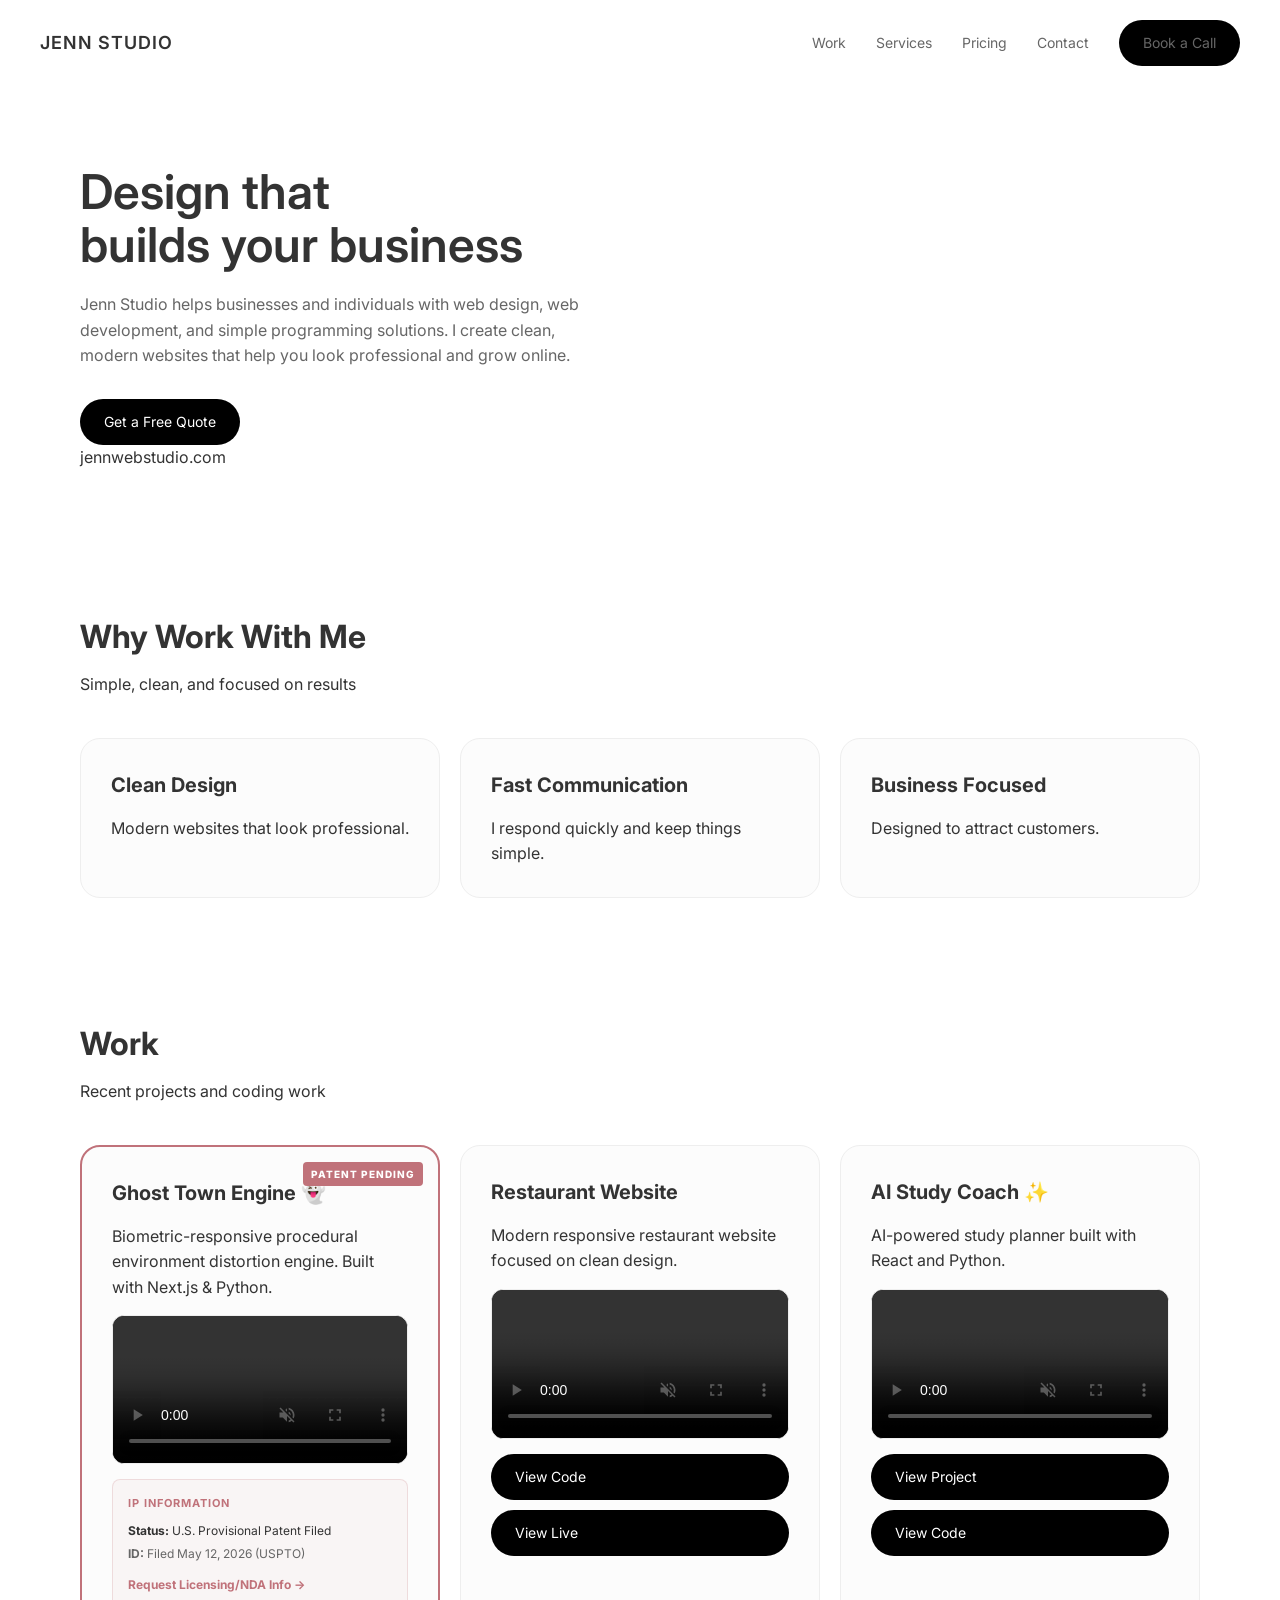
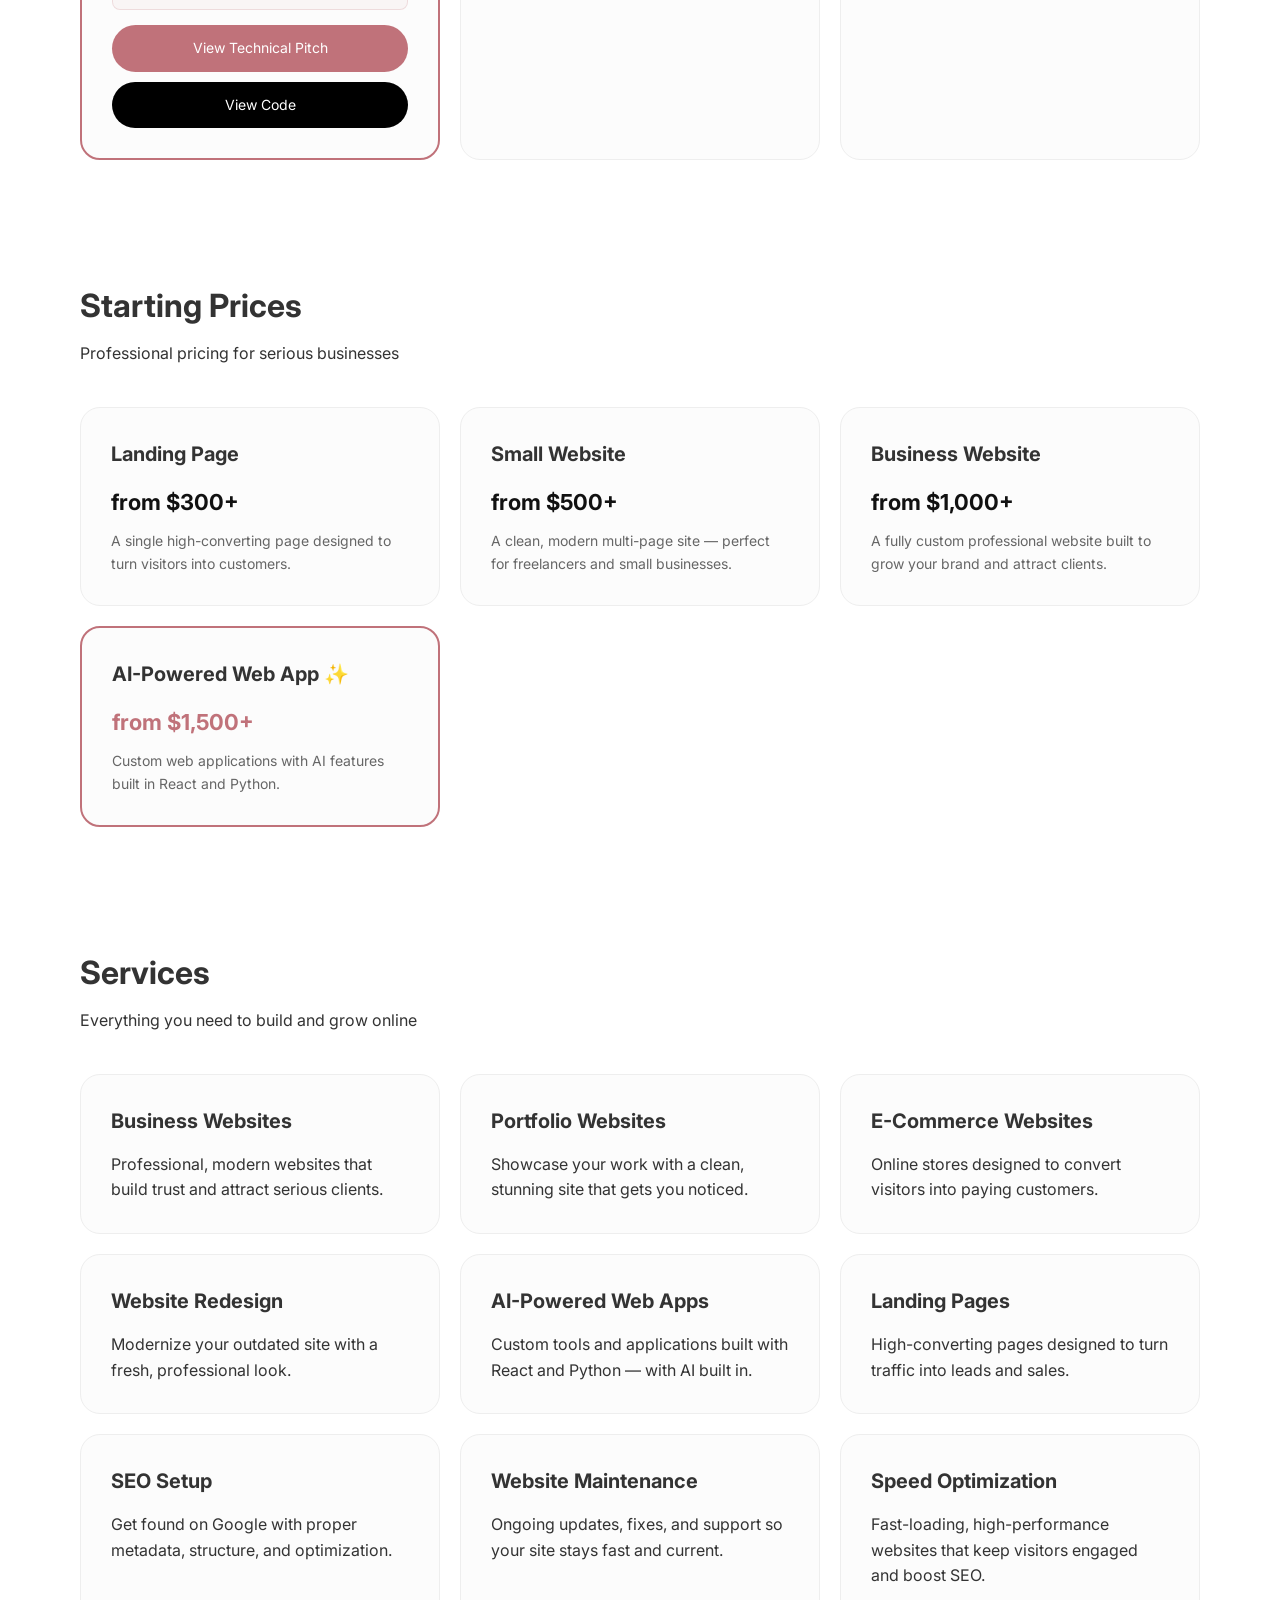
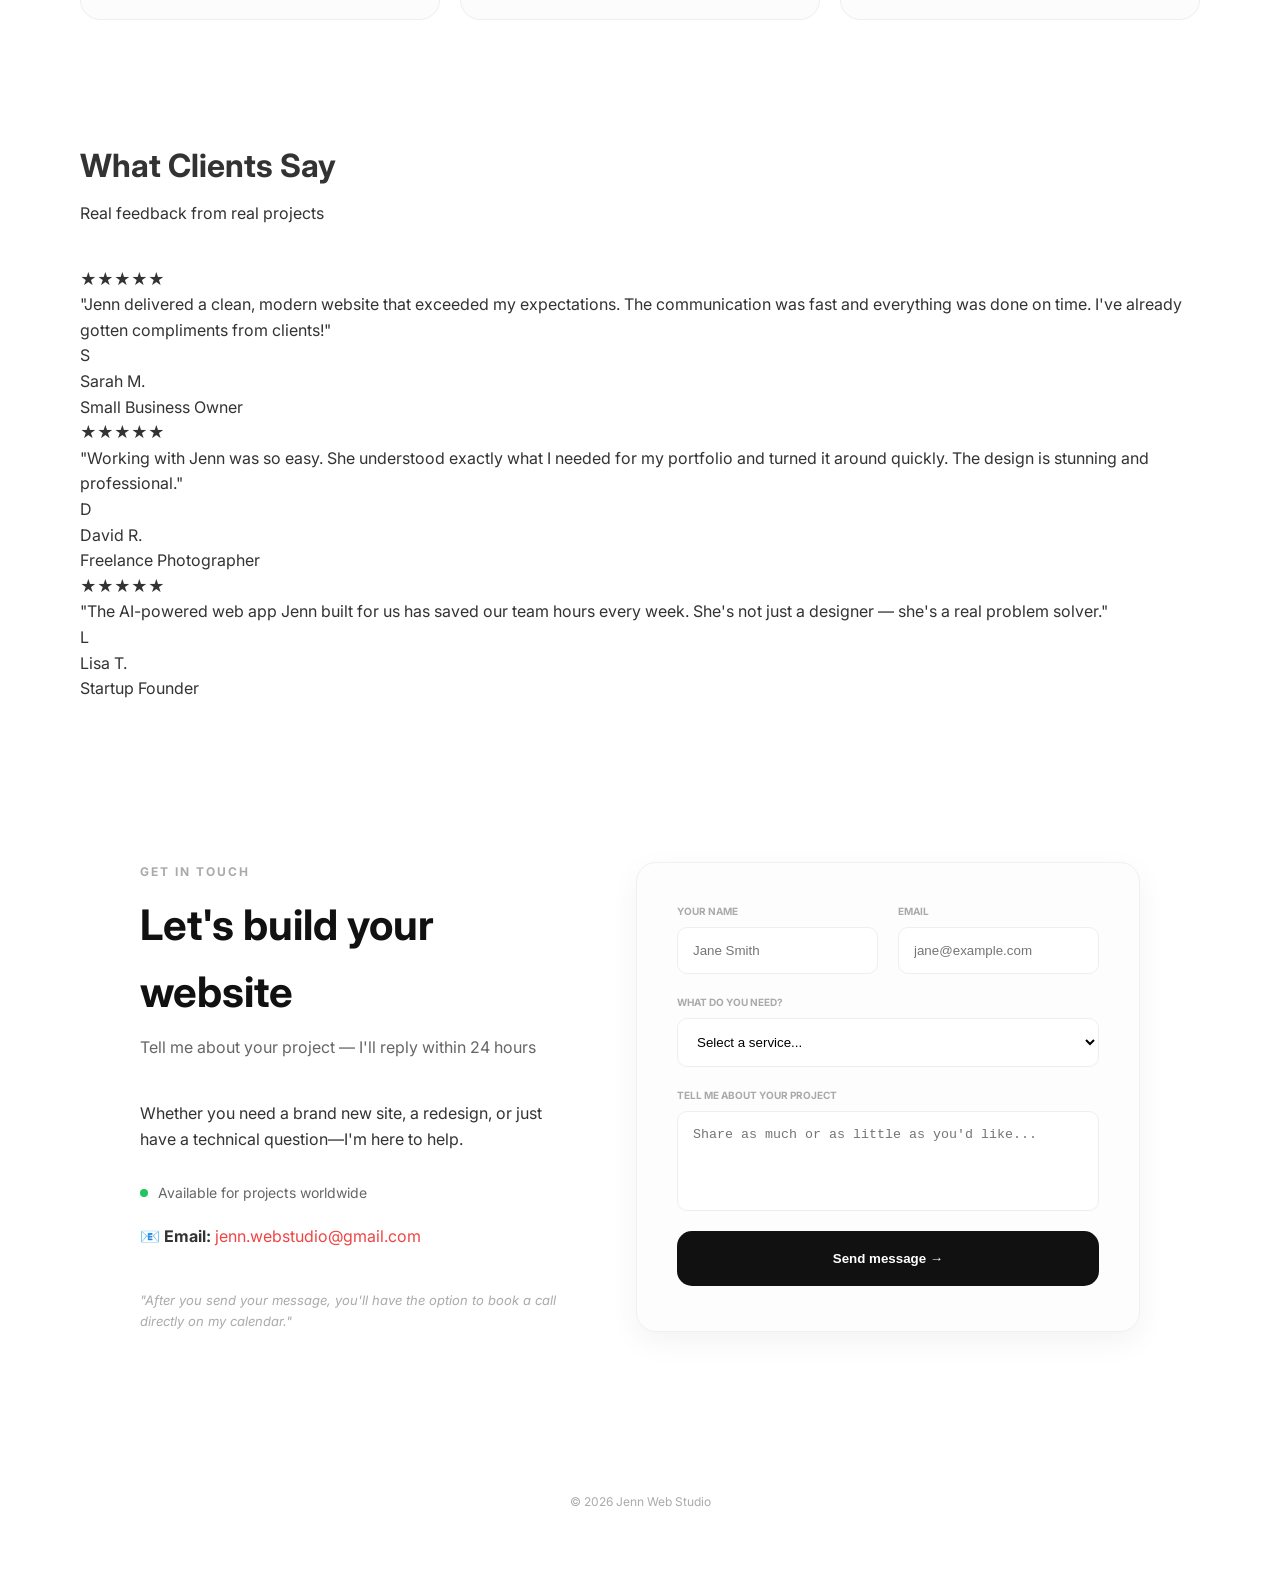
==== index.html @ c648a266 "Update index.html" ====
<!DOCTYPE html>
<html lang="en">
<head>
<meta charset="UTF-8" />
<meta name="viewport" content="width=device-width, initial-scale=1.0" />
<title>Jenn Web Studio | Freelance Web Designer</title>
<link rel="stylesheet" href="style.css" />
<link href="https://fonts.googleapis.com/css2?family=Inter:wght@300;400;500;600&display=swap" rel="stylesheet">
</head>
<body>

<header class="header">
  <nav class="nav">
    <div class="logo">JENN STUDIO</div>
    <ul class="nav-links">
      <li><a href="#work">Work</a></li>
      <li><a href="#services">Services</a></li>
      <li><a href="#pricing">Pricing</a></li>
      <li><a href="#contact">Contact</a></li>
      <!-- IMPROVED: Book a Call uses consistent btn class -->
      <li><a href="https://calendly.com/jenn-webstudio" target="_blank" class="btn btn-nav-pink">Book a Call</a></li>
    </ul>
  </nav>
</header>

<!-- IMPROVED: Hero now has a visual mockup on the right -->
<section class="hero">
  <div class="hero-left">
    <h1>Design that <br> builds your business</h1>
    <p>Jenn Studio helps businesses and individuals with web design, web development, and simple programming solutions. I create clean, modern websites that help you look professional and grow online.</p>
    <a href="#contact" class="btn">Get a Free Quote</a>
  </div>
  <div class="hero-right">
    <div class="hero-mockup">
      <div class="mockup-bar">
        <span class="dot red"></span><span class="dot yellow"></span><span class="dot green"></span>
        <span class="mockup-url">jennwebstudio.com</span>
      </div>
      <div class="mockup-body">
        <div class="mockup-nav"></div>
        <div class="mockup-hero-block">
          <div class="mockup-line long"></div>
          <div class="mockup-line medium"></div>
          <div class="mockup-line short"></div>
          <div class="mockup-btn-block"></div>
        </div>
        <div class="mockup-cards">
          <div class="mockup-card"></div>
          <div class="mockup-card accent"></div>
          <div class="mockup-card"></div>
        </div>
      </div>
    </div>
  </div>
</section>

<section class="section">
  <div class="section-header">
    <h2>Why Work With Me</h2>
    <p>Simple, clean, and focused on results</p>
  </div>
  <div class="services-grid">
    <div class="service-card"><h3>Clean Design</h3><p>Modern websites that look professional.</p></div>
    <div class="service-card"><h3>Fast Communication</h3><p>I respond quickly and keep things simple.</p></div>
    <div class="service-card"><h3>Business Focused</h3><p>Designed to attract customers.</p></div>
  </div>
</section>

<section id="work" class="section">
  <div class="section-header">
    <h2>Work</h2>
    <p>Recent projects and coding work</p>
  </div>
  <div class="services-grid">

    <!-- Ghost Town Engine -->
    <div class="service-card" style="border: 2px solid #c0727a; position: relative; display: flex; flex-direction: column; text-align: left;">
      <div style="position: absolute; top: 15px; right: 15px; background: #c0727a; color: #fff; font-size: 10px; font-weight: 800; padding: 4px 8px; border-radius: 4px; letter-spacing: 1px; z-index: 10;">
        PATENT PENDING
      </div>
      <h3>Ghost Town Engine 👻</h3>
      <p>Biometric-responsive procedural environment distortion engine. Built with Next.js & Python.</p>
      <video width="100%" height="auto" autoplay loop muted playsinline controls style="border-radius:12px; margin-top:15px; background: #000; object-fit: cover;">
        <source src="ghost-town-demo.mp4" type="video/mp4">
        Your browser does not support the video tag.
      </video>
      <div style="background: rgba(192, 114, 122, 0.05); border: 1px solid rgba(192, 114, 122, 0.2); border-radius: 8px; padding: 15px; margin-top: 15px;">
        <h4 style="color: #c0727a; font-size: 11px; text-transform: uppercase; margin-bottom: 8px; letter-spacing: 1px;">IP Information</h4>
        <p style="font-size: 12px; margin: 0; color: #333;"><strong>Status:</strong> U.S. Provisional Patent Filed</p>
        <p style="font-size: 12px; margin: 4px 0 0 0; color: #666;"><strong>ID:</strong> Filed May 12, 2026 (USPTO)</p>
        <a href="mailto:jenn.webstudio@gmail.com?subject=Inquiry: Ghost Town Engine Licensing" style="display: block; margin-top: 12px; color: #c0727a; font-size: 12px; font-weight: bold; text-decoration: none;">Request Licensing/NDA Info →</a>
      </div>
      <div style="display: flex; flex-direction: column; gap: 10px; margin-top: 15px;">
        <a href="https://canva.link/ghost-town-pitch" target="_blank" class="btn" style="background: #c0727a; color: #fff; text-align: center; display: block; width: 100%; box-sizing: border-box;">View Technical Pitch</a>
        <a href="https://github.com/jenniferweldon22-dot/ghost-town-engine" target="_blank" class="btn" style="text-align: center; display: block; width: 100%; box-sizing: border-box;">View Code</a>
      </div>
    </div>

    <!-- Restaurant Website -->
    <div class="service-card">
      <h3>Restaurant Website</h3>
      <p>Modern responsive restaurant website focused on clean design.</p>
      <video width="100%" autoplay loop muted playsinline controls style="border-radius:12px; margin-top:15px; background: #000;">
        <source src="images/the-well-demo.mp4" type="video/mp4">
        Your browser does not support the video tag.
      </video>
      <div style="display: flex; flex-direction: column; gap: 10px; margin-top: 15px;">
        <a href="https://github.com/jenniferweldon22-dot/restaurant-template" target="_blank" class="btn">View Code</a>
        <a href="https://jenniferweldon22-dot.github.io/restaurant-template" target="_blank" class="btn">View Live</a>
      </div>
    </div>

    <!-- AI Study Coach -->
    <div class="service-card">
      <h3>AI Study Coach ✨</h3>
      <p>AI-powered study planner built with React and Python.</p>
      <video width="100%" autoplay loop muted playsinline controls style="border-radius:12px; margin-top:15px; background: #000;">
        <source src="images/ai-study-coach-demo.mp4" type="video/mp4">
        Your browser does not support the video tag.
      </video>
      <div style="display: flex; flex-direction: column; gap: 10px; margin-top: 15px;">
        <a href="https://bridge-learn-ai.vercel.app" target="_blank" class="btn">View Project</a>
        <a href="https://github.com/jenniferweldon22-dot/AI-study-coach" target="_blank" class="btn">View Code</a>
      </div>
    </div>

  </div>
</section>

<section id="pricing" class="section">
  <div class="section-header">
    <h2>Starting Prices</h2>
    <p>Professional pricing for serious businesses</p>
  </div>
  <div class="services-grid">
    <div class="service-card">
      <h3>Landing Page</h3>
      <p style="font-size: 22px; font-weight: 700; color: #111; margin: 10px 0;">from $300+</p>
      <p style="color: #666; font-size: 14px;">A single high-converting page designed to turn visitors into customers.</p>
    </div>
    <div class="service-card">
      <h3>Small Website</h3>
      <p style="font-size: 22px; font-weight: 700; color: #111; margin: 10px 0;">from $500+</p>
      <p style="color: #666; font-size: 14px;">A clean, modern multi-page site — perfect for freelancers and small businesses.</p>
    </div>
    <div class="service-card">
      <h3>Business Website</h3>
      <p style="font-size: 22px; font-weight: 700; color: #111; margin: 10px 0;">from $1,000+</p>
      <p style="color: #666; font-size: 14px;">A fully custom professional website built to grow your brand and attract clients.</p>
    </div>
    <div class="service-card" style="border: 2px solid #c0727a;">
      <h3>AI-Powered Web App ✨</h3>
      <p style="font-size: 22px; font-weight: 700; color: #c0727a; margin: 10px 0;">from $1,500+</p>
      <p style="color: #666; font-size: 14px;">Custom web applications with AI features built in React and Python.</p>
    </div>
  </div>
</section>

<section id="services" class="section">
  <div class="section-header">
    <h2>Services</h2>
    <p>Everything you need to build and grow online</p>
  </div>
  <!-- IMPROVED: 9 cards so grid stays balanced (3x3) -->
  <div class="services-grid">
    <div class="service-card">
      <h3>Business Websites</h3>
      <p>Professional, modern websites that build trust and attract serious clients.</p>
    </div>
    <div class="service-card">
      <h3>Portfolio Websites</h3>
      <p>Showcase your work with a clean, stunning site that gets you noticed.</p>
    </div>
    <div class="service-card">
      <h3>E-Commerce Websites</h3>
      <p>Online stores designed to convert visitors into paying customers.</p>
    </div>
    <div class="service-card">
      <h3>Website Redesign</h3>
      <p>Modernize your outdated site with a fresh, professional look.</p>
    </div>
    <div class="service-card">
      <h3>AI-Powered Web Apps</h3>
      <p>Custom tools and applications built with React and Python — with AI built in.</p>
    </div>
    <div class="service-card">
      <h3>Landing Pages</h3>
      <p>High-converting pages designed to turn traffic into leads and sales.</p>
    </div>
    <div class="service-card">
      <h3>SEO Setup</h3>
      <p>Get found on Google with proper metadata, structure, and optimization.</p>
    </div>
    <div class="service-card">
      <h3>Website Maintenance</h3>
      <p>Ongoing updates, fixes, and support so your site stays fast and current.</p>
    </div>
    <!-- IMPROVED: 9th card to balance the grid -->
    <div class="service-card">
      <h3>Speed Optimization</h3>
      <p>Fast-loading, high-performance websites that keep visitors engaged and boost SEO.</p>
    </div>
  </div>
</section>

<!-- IMPROVED: Testimonials section -->
<section class="section testimonials-section">
  <div class="section-header">
    <h2>What Clients Say</h2>
    <p>Real feedback from real projects</p>
  </div>
  <div class="testimonials-grid">
    <div class="testimonial-card">
      <div class="stars">★★★★★</div>
      <p class="testimonial-text">"Jenn delivered a clean, modern website that exceeded my expectations. The communication was fast and everything was done on time. I've already gotten compliments from clients!"</p>
      <div class="testimonial-author">
        <div class="author-avatar">S</div>
        <div>
          <p class="author-name">Sarah M.</p>
          <p class="author-role">Small Business Owner</p>
        </div>
      </div>
    </div>
    <div class="testimonial-card">
      <div class="stars">★★★★★</div>
      <p class="testimonial-text">"Working with Jenn was so easy. She understood exactly what I needed for my portfolio and turned it around quickly. The design is stunning and professional."</p>
      <div class="testimonial-author">
        <div class="author-avatar">D</div>
        <div>
          <p class="author-name">David R.</p>
          <p class="author-role">Freelance Photographer</p>
        </div>
      </div>
    </div>
    <div class="testimonial-card">
      <div class="stars">★★★★★</div>
      <p class="testimonial-text">"The AI-powered web app Jenn built for us has saved our team hours every week. She's not just a designer — she's a real problem solver."</p>
      <div class="testimonial-author">
        <div class="author-avatar">L</div>
        <div>
          <p class="author-name">Lisa T.</p>
          <p class="author-role">Startup Founder</p>
        </div>
      </div>
    </div>
  </div>
</section>

<section id="contact" class="section" style="background-color: #fff; padding: 100px 20px;">
  <div style="max-width: 1000px; margin: 0 auto; display: grid; grid-template-columns: 1fr 1fr; gap: 60px; text-align: left;">
    <div>
      <p style="text-transform: uppercase; font-size: 12px; font-weight: bold; color: #aaa; letter-spacing: 2px;">Get in touch</p>
      <h2 style="font-size: 42px; margin: 10px 0; color: #111;">Let's build your website</h2>
      <p style="color: #666; margin-bottom: 40px;">Tell me about your project — I'll reply within 24 hours</p>
      <p style="line-height: 1.6; color: #333; margin-bottom: 30px;">Whether you need a brand new site, a redesign, or just have a technical question—I'm here to help.</p>
      <div style="display: flex; align-items: center; gap: 10px; margin-bottom: 20px;">
        <span style="display: inline-block; width: 8px; height: 8px; background: #22c55e; border-radius: 50%;"></span>
        <p style="font-size: 14px; color: #666;">Available for projects worldwide</p>
      </div>
      <p><strong>📧 Email:</strong> <a href="mailto:jenn.webstudio@gmail.com" style="color: #ef4444; text-decoration: none;">jenn.webstudio@gmail.com</a></p>
      <p style="font-style: italic; color: #aaa; font-size: 13px; margin-top: 40px;">"After you send your message, you'll have the option to book a call directly on my calendar."</p>
    </div>

    <div style="background: #fdfdfd; padding: 40px; border-radius: 20px; box-shadow: 0 10px 30px rgba(0,0,0,0.05); border: 1px solid #f0f0f0;">

      <div id="form-success" style="display: none; text-align: center; padding: 40px 20px;">
        <div style="font-size: 48px; margin-bottom: 16px;">✅</div>
        <h3 style="color: #111; margin-bottom: 10px;">Message Sent!</h3>
        <p style="color: #666; margin-bottom: 24px;">Thank you! Your message has been sent. I'll get back to you within 24 hours.</p>
        <a href="https://calendly.com/jenn-webstudio" target="_blank" class="btn" style="background: #c0727a; color: #fff; font-weight: 700; display: inline-block; padding: 14px 28px; border-radius: 12px; text-decoration: none;">📅 Book a Call While You Wait</a>
      </div>

      <form id="contact-form" style="display: flex; flex-direction: column; gap: 20px;">
        <div style="display: grid; grid-template-columns: 1fr 1fr; gap: 20px;">
          <div style="display: flex; flex-direction: column; gap: 8px;">
            <label style="font-size: 10px; text-transform: uppercase; font-weight: bold; color: #aaa;">Your Name</label>
            <input type="text" placeholder="Jane Smith" style="padding: 15px; border-radius: 10px; border: 1px solid #eee; background: #fff;">
          </div>
          <div style="display: flex; flex-direction: column; gap: 8px;">
            <label style="font-size: 10px; text-transform: uppercase; font-weight: bold; color: #aaa;">Email</label>
            <input type="email" placeholder="jane@example.com" style="padding: 15px; border-radius: 10px; border: 1px solid #eee; background: #fff;">
          </div>
        </div>
        <div style="display: flex; flex-direction: column; gap: 8px;">
          <label style="font-size: 10px; text-transform: uppercase; font-weight: bold; color: #aaa;">What do you need?</label>
          <select style="padding: 15px; border-radius: 10px; border: 1px solid #eee; background: #fff;">
            <option>Select a service...</option>
            <option>Business Website</option>
            <option>Portfolio Website</option>
            <option>E-Commerce Website</option>
            <option>Website Redesign</option>
            <option>AI-Powered Web App</option>
            <option>Landing Page</option>
            <option>SEO Setup</option>
            <option>Website Maintenance</option>
            <option>Speed Optimization</option>
            <option>Consultation</option>
          </select>
        </div>
        <div style="display: flex; flex-direction: column; gap: 8px;">
          <label style="font-size: 10px; text-transform: uppercase; font-weight: bold; color: #aaa;">Tell me about your project</label>
          <textarea placeholder="Share as much or as little as you'd like..." style="padding: 15px; border-radius: 10px; border: 1px solid #eee; background: #fff; height: 100px; resize: none;"></textarea>
        </div>
        <button type="submit" style="background: #111; color: #fff; padding: 20px; border-radius: 15px; border: none; font-weight: bold; cursor: pointer; display: flex; align-items: center; justify-content: center; gap: 10px;">
          Send message →
        </button>
      </form>
    </div>
  </div>
</section>

<footer style="padding: 60px; text-align:center; color:#aaa; font-size:12px;">
  © 2026 Jenn Web Studio
</footer>

<script>
  document.getElementById('contact-form').addEventListener('submit', function(e) {
    e.preventDefault();
    document.getElementById('contact-form').style.display = 'none';
    document.getElementById('form-success').style.display = 'block';
  });
</script>

</body>
</html>
---- style.css ----
/* RESET & BASE STYLES */
* {
  margin: 0;
  padding: 0;
  box-sizing: border-box;
}

body {
  font-family: 'Inter', sans-serif;
  line-height: 1.6;
  color: #333;
  background-color: #fff;
}

/* NAVIGATION */
.header {
  padding: 20px 40px;
  background: white;
}

.nav {
  display: flex;
  justify-content: space-between;
  align-items: center;
  max-width: 1200px;
  margin: 0 auto;
}

.logo {
  font-weight: 600;
  font-size: 18px;
  letter-spacing: 1px;
}

.nav-links {
  display: flex;
  list-style: none;
  gap: 30px;
  align-items: center;
}

.nav-links a {
  text-decoration: none;
  color: #666;
  font-size: 14px;
}

/* HERO SECTION */
.hero {
  padding: 80px 40px;
  max-width: 1200px;
  margin: 0 auto;
}

.hero h1 {
  font-size: 48px;
  font-weight: 600;
  margin-bottom: 20px;
  line-height: 1.1;
}

.hero p {
  font-size: 16px;
  color: #666;
  max-width: 500px;
  margin-bottom: 30px;
}

/* BUTTONS */
.btn {
  display: inline-block;
  padding: 12px 24px;
  background: #000;
  color: #fff;
  text-decoration: none;
  border-radius: 50px;
  font-size: 14px;
  transition: opacity 0.2s;
}

.btn:hover {
  opacity: 0.8;
}

.btn-pink {
  display: inline-block;
  padding: 12px 24px;
  background: #c0727a;
  color: #fff;
  text-decoration: none;
  border-radius: 50px;
  font-size: 14px;
  font-weight: 700;
  transition: opacity 0.2s;
  border: none;
  cursor: pointer;
}

.btn-pink:hover {
  opacity: 0.85;
}

/* SECTIONS */
.section {
  padding: 60px 40px;
  max-width: 1200px;
  margin: 0 auto;
}

.section-header {
  margin-bottom: 40px;
}

.section-header h2 {
  font-size: 32px;
  margin-bottom: 10px;
}

/* GRID & CARDS */
.services-grid {
  display: grid;
  grid-template-columns: repeat(auto-fit, minmax(300px, 1fr));
  gap: 20px;
}

.service-card {
  padding: 30px;
  background: #fcfcfc;
  border: 1px solid #eee;
  border-radius: 20px;
}

.service-card h3 {
  margin-bottom: 15px;
  font-size: 20px;
}

/* FEATURED CARD (Ghost Town) */
.service-card.featured {
  border: 2px solid #c0727a;
}

/* PATENT BADGE */
.patent-badge {
  position: absolute;
  top: 15px;
  right: 15px;
  background: #c0727a;
  color: #fff;
  font-size: 10px;
  font-weight: 800;
  padding: 4px 8px;
  border-radius: 4px;
  letter-spacing: 1px;
  z-index: 10;
}

/* IP INFORMATION BOX */
.ip-box {
  background: rgba(192, 114, 122, 0.05);
  border: 1px solid rgba(192, 114, 122, 0.2);
  border-radius: 8px;
  padding: 15px;
  margin-top: 15px;
}

.ip-box h4 {
  color: #c0727a;
  font-size: 11px;
  text-transform: uppercase;
  margin-bottom: 8px;
  letter-spacing: 1px;
}

.ip-box p {
  font-size: 12px;
  margin: 0;
  color: #333;
}

.ip-box p + p {
  margin-top: 4px;
  color: #666;
}

.ip-box a {
  display: block;
  margin-top: 12px;
  color: #c0727a;
  font-size: 12px;
  font-weight: bold;
  text-decoration: none;
}

.ip-box a:hover {
  text-decoration: underline;
}

/* VIDEO/IMAGE BOX */
video, img {
  border-radius: 12px;
  border: 1px solid #eee;
  display: block;
}

/* CONTACT BOX */
.contact-box {
  background: #f9f9f9;
  padding: 40px;
  border-radius: 24px;
  text-align: center;
}

.contact-box a {
  color: #000;
  text-decoration: none;
}

/* FORM SUCCESS MESSAGE */
#form-success {
  text-align: center;
  padding: 40px 20px;
}

#form-success h3 {
  color: #111;
  margin-bottom: 10px;
}

#form-success p {
  color: #666;
  margin-bottom: 24px;
}
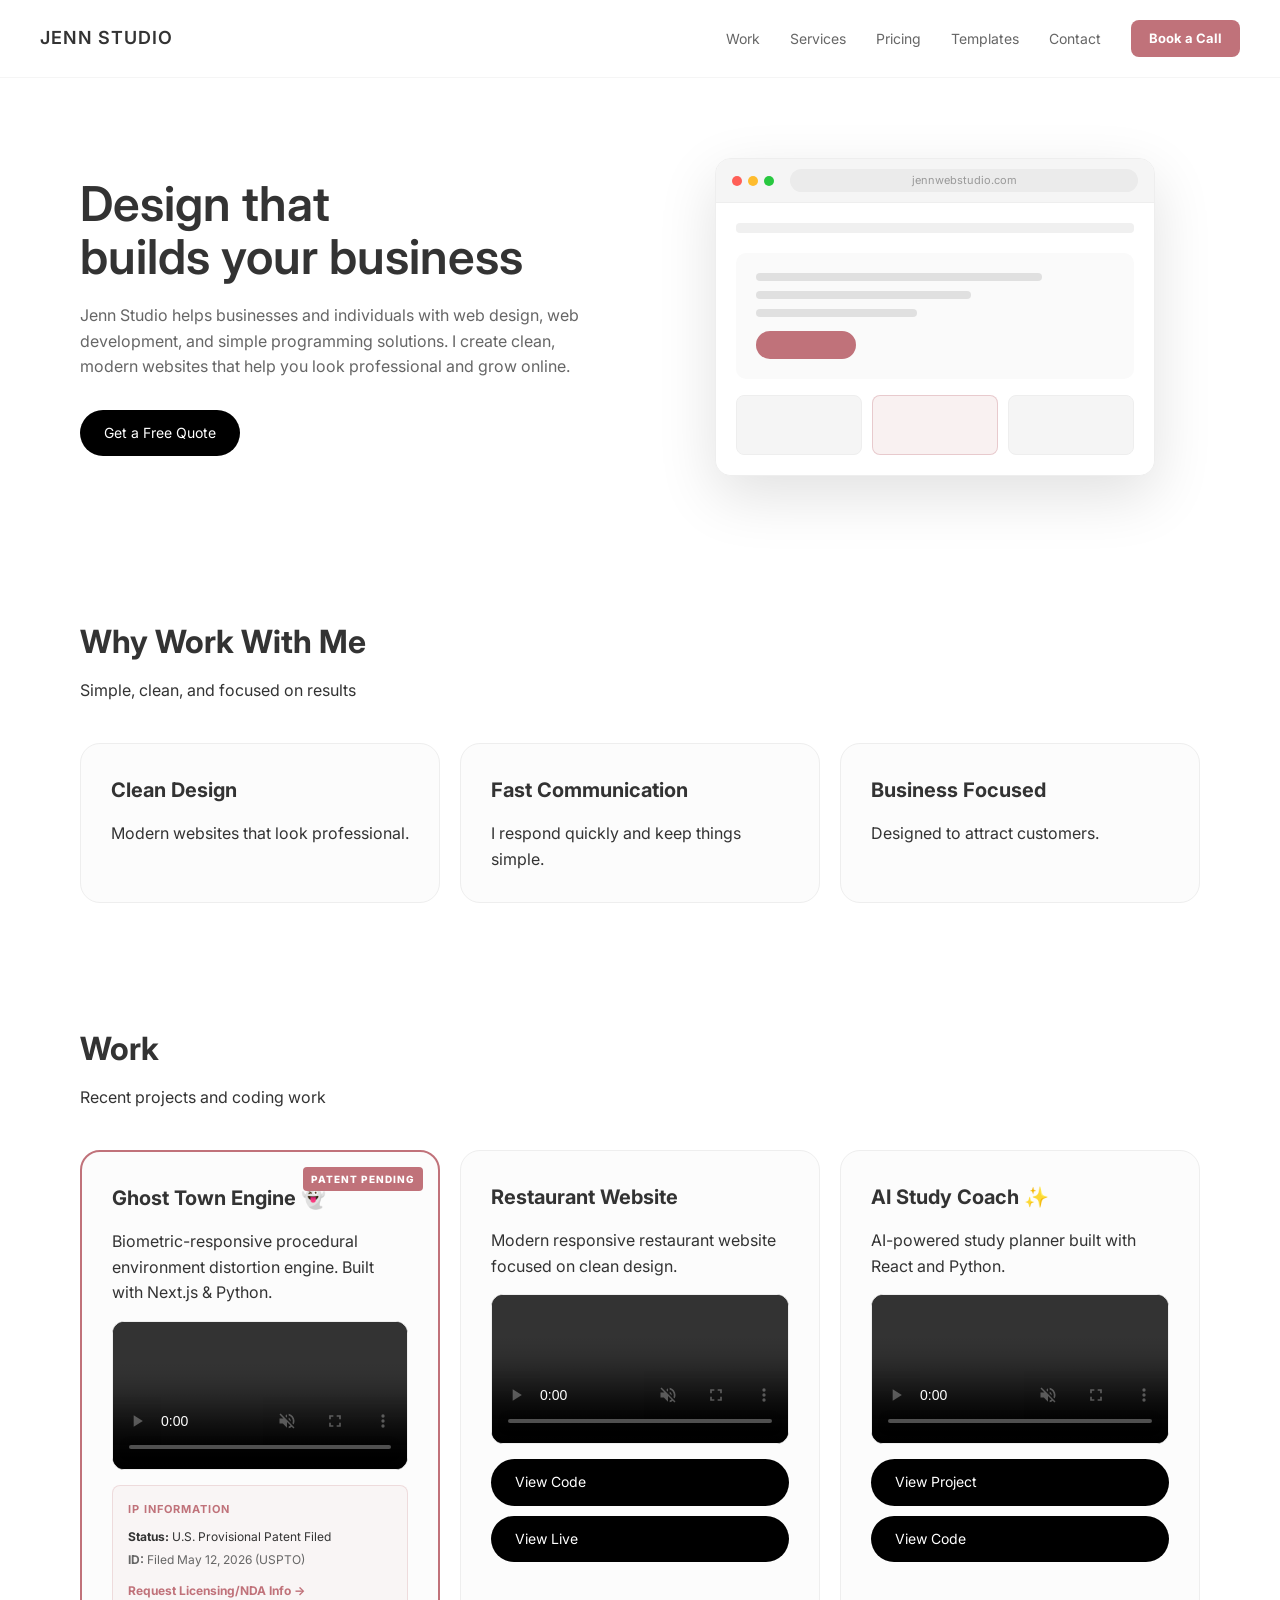
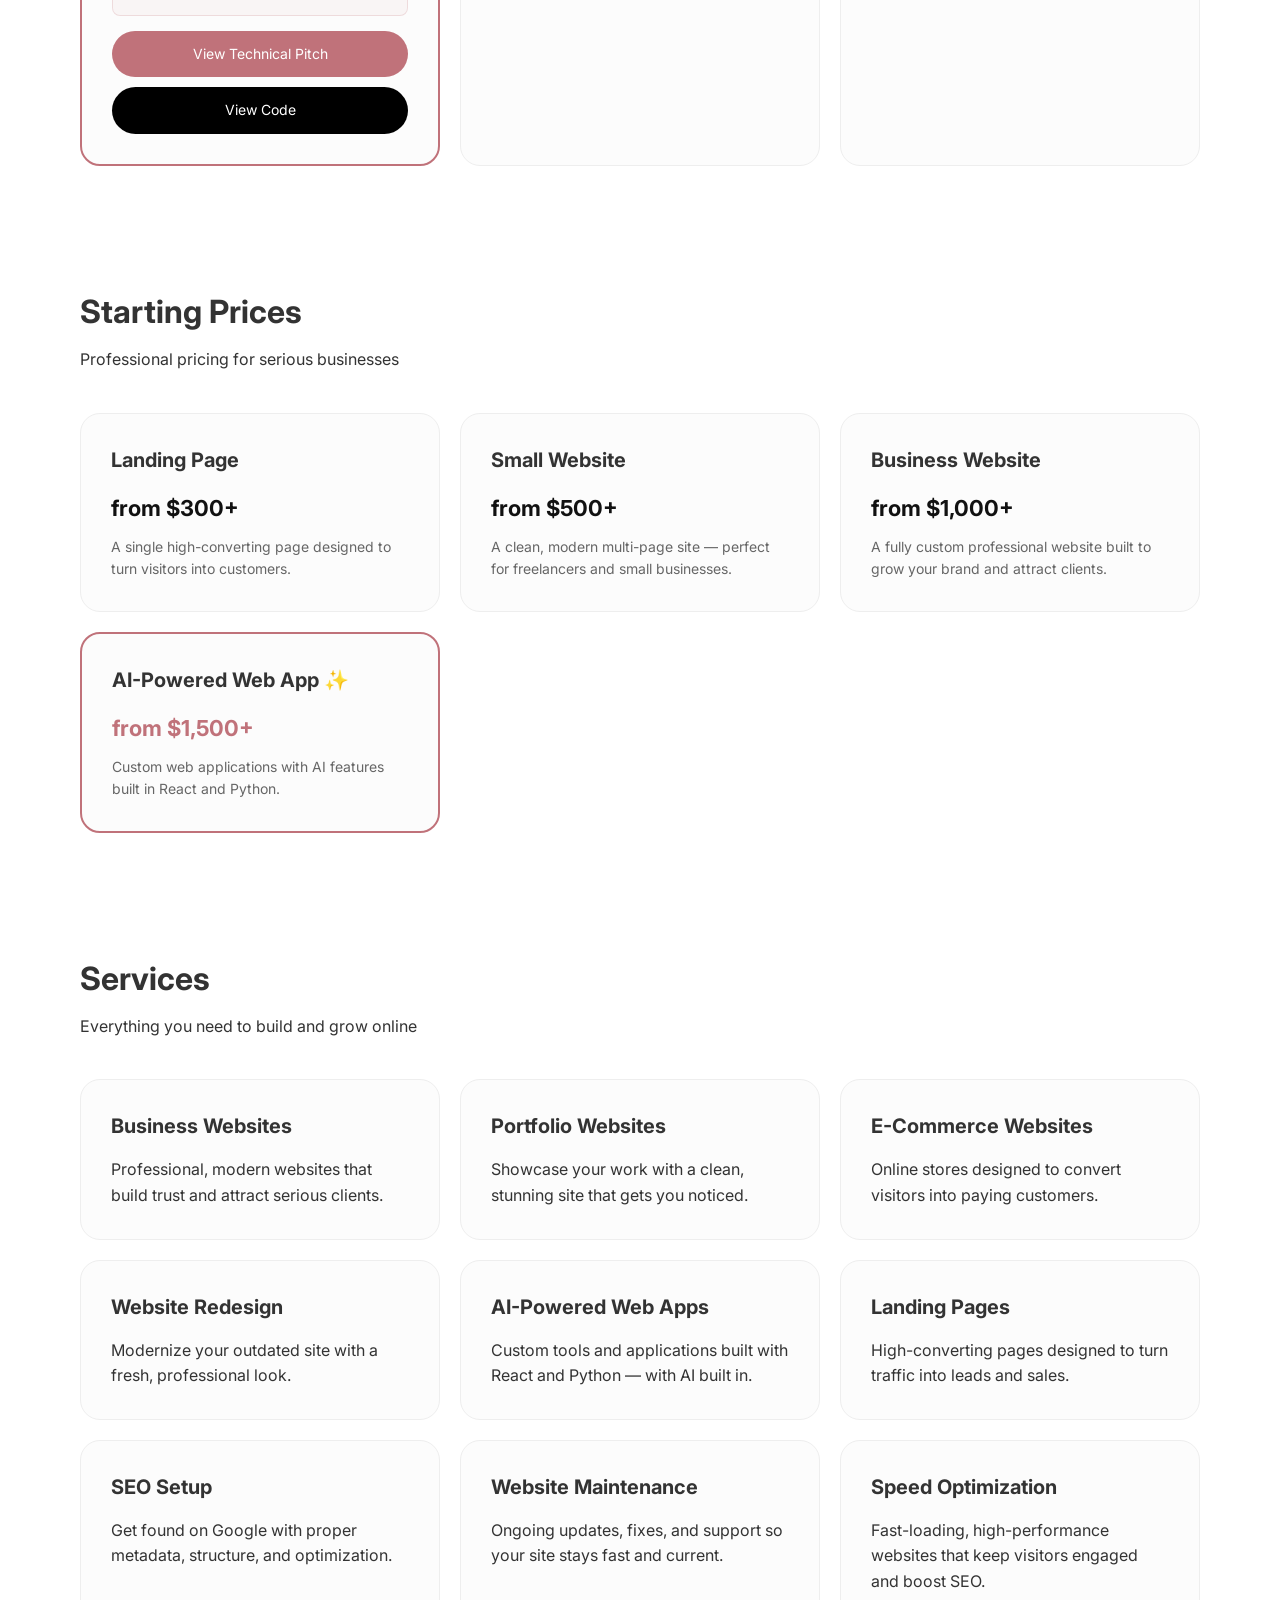
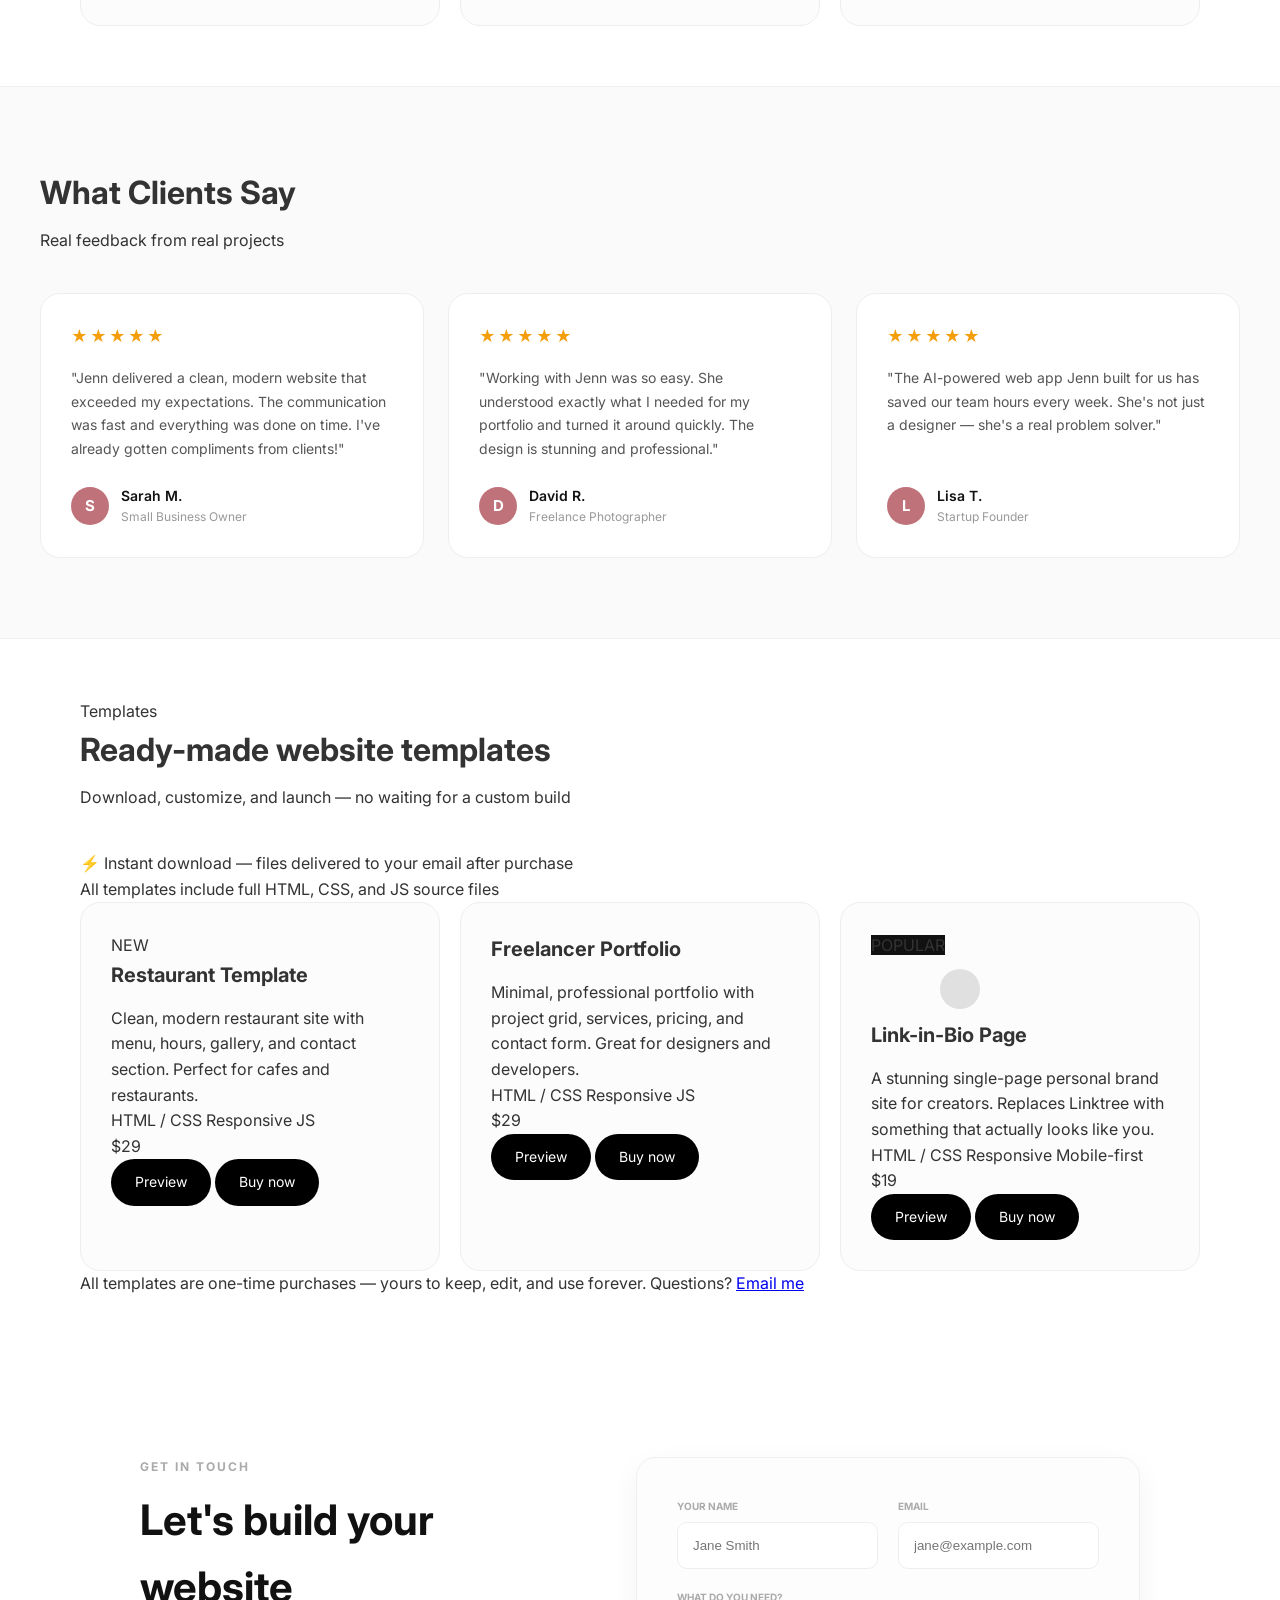
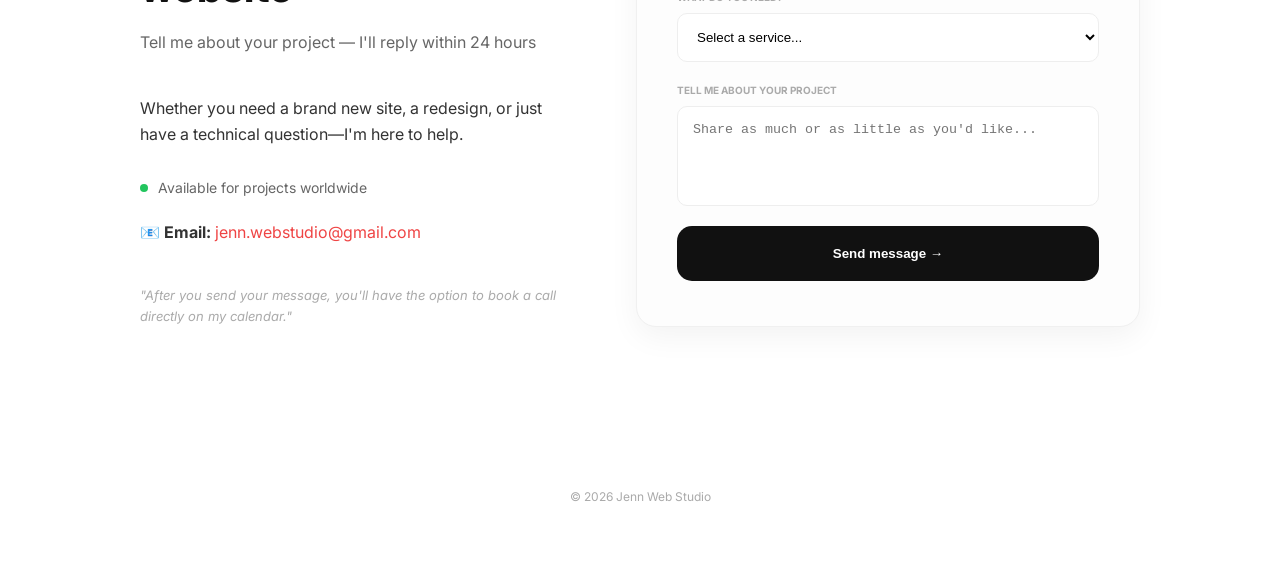
==== commit 83d9b657: "Update index.html" ====
--- a/index.html
+++ b/index.html
@@ -16,14 +16,13 @@
       <li><a href="#work">Work</a></li>
       <li><a href="#services">Services</a></li>
       <li><a href="#pricing">Pricing</a></li>
+      <li><a href="#templates">Templates</a></li>
       <li><a href="#contact">Contact</a></li>
-      <!-- IMPROVED: Book a Call uses consistent btn class -->
       <li><a href="https://calendly.com/jenn-webstudio" target="_blank" class="btn btn-nav-pink">Book a Call</a></li>
     </ul>
   </nav>
 </header>
 
-<!-- IMPROVED: Hero now has a visual mockup on the right -->
 <section class="hero">
   <div class="hero-left">
     <h1>Design that <br> builds your business</h1>
@@ -73,7 +72,6 @@
   </div>
   <div class="services-grid">
 
-    <!-- Ghost Town Engine -->
     <div class="service-card" style="border: 2px solid #c0727a; position: relative; display: flex; flex-direction: column; text-align: left;">
       <div style="position: absolute; top: 15px; right: 15px; background: #c0727a; color: #fff; font-size: 10px; font-weight: 800; padding: 4px 8px; border-radius: 4px; letter-spacing: 1px; z-index: 10;">
         PATENT PENDING
@@ -96,7 +94,6 @@
       </div>
     </div>
 
-    <!-- Restaurant Website -->
     <div class="service-card">
       <h3>Restaurant Website</h3>
       <p>Modern responsive restaurant website focused on clean design.</p>
@@ -110,7 +107,6 @@
       </div>
     </div>
 
-    <!-- AI Study Coach -->
     <div class="service-card">
       <h3>AI Study Coach ✨</h3>
       <p>AI-powered study planner built with React and Python.</p>
@@ -161,7 +157,6 @@
     <h2>Services</h2>
     <p>Everything you need to build and grow online</p>
   </div>
-  <!-- IMPROVED: 9 cards so grid stays balanced (3x3) -->
   <div class="services-grid">
     <div class="service-card">
       <h3>Business Websites</h3>
@@ -195,7 +190,6 @@
       <h3>Website Maintenance</h3>
       <p>Ongoing updates, fixes, and support so your site stays fast and current.</p>
     </div>
-    <!-- IMPROVED: 9th card to balance the grid -->
     <div class="service-card">
       <h3>Speed Optimization</h3>
       <p>Fast-loading, high-performance websites that keep visitors engaged and boost SEO.</p>
@@ -203,7 +197,6 @@
   </div>
 </section>
 
-<!-- IMPROVED: Testimonials section -->
 <section class="section testimonials-section">
   <div class="section-header">
     <h2>What Clients Say</h2>
@@ -245,6 +238,135 @@
     </div>
   </div>
 </section>
+
+<!-- ===================== TEMPLATES SECTION ===================== -->
+<section id="templates" class="section templates-section">
+  <div class="templates-inner">
+    <div class="section-header">
+      <p class="templates-label">Templates</p>
+      <h2>Ready-made website templates</h2>
+      <p>Download, customize, and launch — no waiting for a custom build</p>
+    </div>
+
+    <div class="templates-banner">
+      <div class="templates-banner-text">
+        <p class="templates-banner-title">⚡ Instant download — files delivered to your email after purchase</p>
+        <p class="templates-banner-sub">All templates include full HTML, CSS, and JS source files</p>
+      </div>
+    </div>
+
+    <div class="services-grid">
+
+      <!-- Template 1: Restaurant -->
+      <div class="service-card template-card">
+        <div class="template-preview">
+          <span class="template-badge">NEW</span>
+          <div class="template-mockup">
+            <div class="t-mock-nav"></div>
+            <div class="t-mock-hero">
+              <div class="t-mock-line" style="width:75%"></div>
+              <div class="t-mock-line" style="width:55%"></div>
+              <div class="t-mock-cta"></div>
+            </div>
+            <div class="t-mock-cards">
+              <div class="t-mock-card"></div>
+              <div class="t-mock-card"></div>
+              <div class="t-mock-card"></div>
+            </div>
+          </div>
+        </div>
+        <div class="template-body">
+          <h3>Restaurant Template</h3>
+          <p>Clean, modern restaurant site with menu, hours, gallery, and contact section. Perfect for cafes and restaurants.</p>
+          <div class="template-tags">
+            <span class="template-tag">HTML / CSS</span>
+            <span class="template-tag">Responsive</span>
+            <span class="template-tag">JS</span>
+          </div>
+          <div class="template-footer">
+            <span class="template-price">$29</span>
+            <div class="template-actions">
+              <a href="https://jenniferweldon22-dot.github.io/restaurant-template" target="_blank" class="btn btn-outline-sm">Preview</a>
+              <a href="https://buy.stripe.com/5kQ7sKgVo52C97h8Ax1gs00" target="_blank" class="btn btn-pink-sm">Buy now</a>
+            </div>
+          </div>
+        </div>
+      </div>
+
+      <!-- Template 2: Freelancer Portfolio -->
+      <div class="service-card template-card">
+        <div class="template-preview template-preview-alt">
+          <div class="template-mockup">
+            <div class="t-mock-nav"></div>
+            <div class="t-mock-hero">
+              <div class="t-mock-line" style="width:80%"></div>
+              <div class="t-mock-line" style="width:60%"></div>
+              <div class="t-mock-line" style="width:45%"></div>
+              <div class="t-mock-cta"></div>
+            </div>
+            <div class="t-mock-cards">
+              <div class="t-mock-card"></div>
+              <div class="t-mock-card"></div>
+              <div class="t-mock-card"></div>
+            </div>
+          </div>
+        </div>
+        <div class="template-body">
+          <h3>Freelancer Portfolio</h3>
+          <p>Minimal, professional portfolio with project grid, services, pricing, and contact form. Great for designers and developers.</p>
+          <div class="template-tags">
+            <span class="template-tag">HTML / CSS</span>
+            <span class="template-tag">Responsive</span>
+            <span class="template-tag">JS</span>
+          </div>
+          <div class="template-footer">
+            <span class="template-price">$29</span>
+            <div class="template-actions">
+              <a href="#" target="_blank" class="btn btn-outline-sm">Preview</a>
+              <a href="YOUR_STRIPE_LINK_FREELANCER" target="_blank" class="btn btn-pink-sm">Buy now</a>
+            </div>
+          </div>
+        </div>
+      </div>
+
+      <!-- Template 3: Link-in-Bio -->
+      <div class="service-card template-card">
+        <div class="template-preview">
+          <span class="template-badge" style="background:#111;">POPULAR</span>
+          <div class="template-mockup" style="max-width:60%;">
+            <div class="t-mock-nav" style="width:40%; margin:0 auto 10px;"></div>
+            <div style="width:40px; height:40px; border-radius:50%; background:#e0e0e0; margin:0 auto 8px;"></div>
+            <div class="t-mock-line" style="width:60%; margin:0 auto 5px;"></div>
+            <div class="t-mock-line" style="width:45%; margin:0 auto 10px;"></div>
+            <div class="t-mock-link-btn"></div>
+            <div class="t-mock-link-btn"></div>
+            <div class="t-mock-link-btn"></div>
+          </div>
+        </div>
+        <div class="template-body">
+          <h3>Link-in-Bio Page</h3>
+          <p>A stunning single-page personal brand site for creators. Replaces Linktree with something that actually looks like you.</p>
+          <div class="template-tags">
+            <span class="template-tag">HTML / CSS</span>
+            <span class="template-tag">Responsive</span>
+            <span class="template-tag">Mobile-first</span>
+          </div>
+          <div class="template-footer">
+            <span class="template-price">$19</span>
+            <div class="template-actions">
+              <a href="#" target="_blank" class="btn btn-outline-sm">Preview</a>
+              <a href="YOUR_STRIPE_LINK_LINKINBIO" target="_blank" class="btn btn-pink-sm">Buy now</a>
+            </div>
+          </div>
+        </div>
+      </div>
+
+    </div>
+
+    <p class="templates-note">All templates are one-time purchases — yours to keep, edit, and use forever. Questions? <a href="mailto:jenn.webstudio@gmail.com">Email me</a></p>
+  </div>
+</section>
+<!-- ===================== END TEMPLATES ===================== -->
 
 <section id="contact" class="section" style="background-color: #fff; padding: 100px 20px;">
   <div style="max-width: 1000px; margin: 0 auto; display: grid; grid-template-columns: 1fr 1fr; gap: 60px; text-align: left;">
@@ -323,4 +445,3 @@
 
 </body>
 </html>
-
--- a/style.css
+++ b/style.css
@@ -16,6 +16,10 @@
 .header {
   padding: 20px 40px;
   background: white;
+  position: sticky;
+  top: 0;
+  z-index: 100;
+  border-bottom: 1px solid #f5f5f5;
 }
 
 .nav {
@@ -43,6 +47,24 @@
   text-decoration: none;
   color: #666;
   font-size: 14px;
+}
+
+/* Book a Call nav button */
+.btn-nav-pink {
+  padding: 8px 18px !important;
+  font-size: 13px !important;
+  background: #c0727a !important;
+  color: #fff !important;
+  border-radius: 8px !important;
+  font-weight: 700 !important;
+  text-decoration: none !important;
+  white-space: nowrap;
+  display: inline-block;
+  transition: opacity 0.2s;
+}
+
+.btn-nav-pink:hover {
+  opacity: 0.85;
 }
 
 /* HERO SECTION */
@@ -50,6 +72,10 @@
   padding: 80px 40px;
   max-width: 1200px;
   margin: 0 auto;
+  display: grid;
+  grid-template-columns: 1fr 1fr;
+  gap: 60px;
+  align-items: center;
 }
 
 .hero h1 {
@@ -64,6 +90,108 @@
   color: #666;
   max-width: 500px;
   margin-bottom: 30px;
+}
+
+/* HERO MOCKUP */
+.hero-right {
+  display: flex;
+  justify-content: center;
+  align-items: center;
+}
+
+.hero-mockup {
+  width: 100%;
+  max-width: 440px;
+  background: #fff;
+  border-radius: 16px;
+  box-shadow: 0 20px 60px rgba(0,0,0,0.12);
+  overflow: hidden;
+  border: 1px solid #eee;
+}
+
+.mockup-bar {
+  background: #f5f5f5;
+  padding: 10px 16px;
+  display: flex;
+  align-items: center;
+  gap: 6px;
+  border-bottom: 1px solid #eee;
+}
+
+.dot {
+  width: 10px;
+  height: 10px;
+  border-radius: 50%;
+  display: inline-block;
+}
+.dot.red    { background: #ff5f57; }
+.dot.yellow { background: #febc2e; }
+.dot.green  { background: #28c840; }
+
+.mockup-url {
+  margin-left: 10px;
+  font-size: 11px;
+  color: #999;
+  background: #ebebeb;
+  padding: 3px 12px;
+  border-radius: 20px;
+  flex: 1;
+  text-align: center;
+}
+
+.mockup-body {
+  padding: 20px;
+  background: #fff;
+}
+
+.mockup-nav {
+  height: 10px;
+  background: #f0f0f0;
+  border-radius: 4px;
+  margin-bottom: 20px;
+}
+
+.mockup-hero-block {
+  background: #fafafa;
+  border-radius: 10px;
+  padding: 20px;
+  margin-bottom: 16px;
+}
+
+.mockup-line {
+  height: 8px;
+  background: #e0e0e0;
+  border-radius: 4px;
+  margin-bottom: 10px;
+}
+.mockup-line.long   { width: 80%; }
+.mockup-line.medium { width: 60%; }
+.mockup-line.short  { width: 45%; }
+
+.mockup-btn-block {
+  width: 100px;
+  height: 28px;
+  background: #c0727a;
+  border-radius: 20px;
+  margin-top: 14px;
+}
+
+.mockup-cards {
+  display: grid;
+  grid-template-columns: repeat(3, 1fr);
+  gap: 10px;
+}
+
+.mockup-card {
+  height: 60px;
+  background: #f5f5f5;
+  border-radius: 8px;
+  border: 1px solid #eee;
+}
+
+.mockup-card.accent {
+  background: rgba(192, 114, 122, 0.1);
+  border-color: rgba(192, 114, 122, 0.3);
 }
 
 /* BUTTONS */
@@ -119,7 +247,7 @@
 /* GRID & CARDS */
 .services-grid {
   display: grid;
-  grid-template-columns: repeat(auto-fit, minmax(300px, 1fr));
+  grid-template-columns: repeat(3, 1fr);
   gap: 20px;
 }
 
@@ -230,4 +358,199 @@
 #form-success p {
   color: #666;
   margin-bottom: 24px;
-}+}
+
+/* TESTIMONIALS SECTION */
+.testimonials-section {
+  background: #fafafa;
+  max-width: 100%;
+  padding: 80px 40px;
+  border-top: 1px solid #f0f0f0;
+  border-bottom: 1px solid #f0f0f0;
+}
+
+.testimonials-section .section-header {
+  max-width: 1200px;
+  margin: 0 auto 40px auto;
+}
+
+.testimonials-grid {
+  display: grid;
+  grid-template-columns: repeat(3, 1fr);
+  gap: 24px;
+  max-width: 1200px;
+  margin: 0 auto;
+}
+
+.testimonial-card {
+  background: #fff;
+  border: 1px solid #eee;
+  border-radius: 20px;
+  padding: 30px;
+  display: flex;
+  flex-direction: column;
+  gap: 16px;
+}
+
+.stars {
+  color: #f59e0b;
+  font-size: 16px;
+  letter-spacing: 2px;
+}
+
+.testimonial-text {
+  font-size: 14px;
+  color: #555;
+  line-height: 1.7;
+  flex: 1;
+}
+
+.testimonial-author {
+  display: flex;
+  align-items: center;
+  gap: 12px;
+  margin-top: 8px;
+}
+
+.author-avatar {
+  width: 38px;
+  height: 38px;
+  background: #c0727a;
+  color: #fff;
+  border-radius: 50%;
+  display: flex;
+  align-items: center;
+  justify-content: center;
+  font-weight: 700;
+  font-size: 15px;
+  flex-shrink: 0;
+}
+
+.author-name {
+  font-weight: 600;
+  font-size: 14px;
+  color: #111;
+  margin: 0;
+}
+
+.author-role {
+  font-size: 12px;
+  color: #999;
+  margin: 0;
+}
+
+/* ================================
+   RESPONSIVE — TABLET (max 900px)
+   ================================ */
+@media (max-width: 900px) {
+  .hero {
+    grid-template-columns: 1fr;
+    padding: 50px 30px;
+    gap: 30px;
+  }
+
+  .hero-right {
+    display: none;
+  }
+
+  .services-grid {
+    grid-template-columns: repeat(2, 1fr);
+  }
+
+  .testimonials-grid {
+    grid-template-columns: repeat(2, 1fr);
+  }
+
+  .section {
+    padding: 50px 30px;
+  }
+
+  .testimonials-section {
+    padding: 60px 30px;
+  }
+}
+
+/* ================================
+   RESPONSIVE — MOBILE (max 600px)
+   ================================ */
+@media (max-width: 600px) {
+  /* Header & Nav */
+  .header {
+    padding: 14px 16px;
+  }
+
+  .nav-links {
+    gap: 10px;
+  }
+
+  .nav-links a {
+    font-size: 11px;
+  }
+
+  .btn-nav-pink {
+    padding: 6px 10px !important;
+    font-size: 11px !important;
+  }
+
+  /* Hide Services & Pricing links on small screens to prevent overflow */
+  .nav-links li:nth-child(2),
+  .nav-links li:nth-child(3) {
+    display: none;
+  }
+
+  /* Hero */
+  .hero {
+    padding: 30px 16px;
+    grid-template-columns: 1fr;
+  }
+
+  .hero h1 {
+    font-size: 28px;
+  }
+
+  .hero p {
+    font-size: 14px;
+  }
+
+  /* Sections */
+  .section {
+    padding: 40px 16px;
+  }
+
+  .section-header h2 {
+    font-size: 26px;
+  }
+
+  /* Grids — single column */
+  .services-grid {
+    grid-template-columns: 1fr;
+  }
+
+  .testimonials-grid {
+    grid-template-columns: 1fr;
+  }
+
+  .testimonials-section {
+    padding: 40px 16px;
+  }
+
+  /* Contact section — stack vertically */
+  #contact > div {
+    grid-template-columns: 1fr !important;
+    gap: 30px !important;
+  }
+
+  #contact h2 {
+    font-size: 28px !important;
+  }
+
+  /* Form name/email row — stack on mobile */
+  #contact-form > div:first-child {
+    grid-template-columns: 1fr !important;
+  }
+
+  /* Cards */
+  .service-card {
+    padding: 20px;
+  }
+}
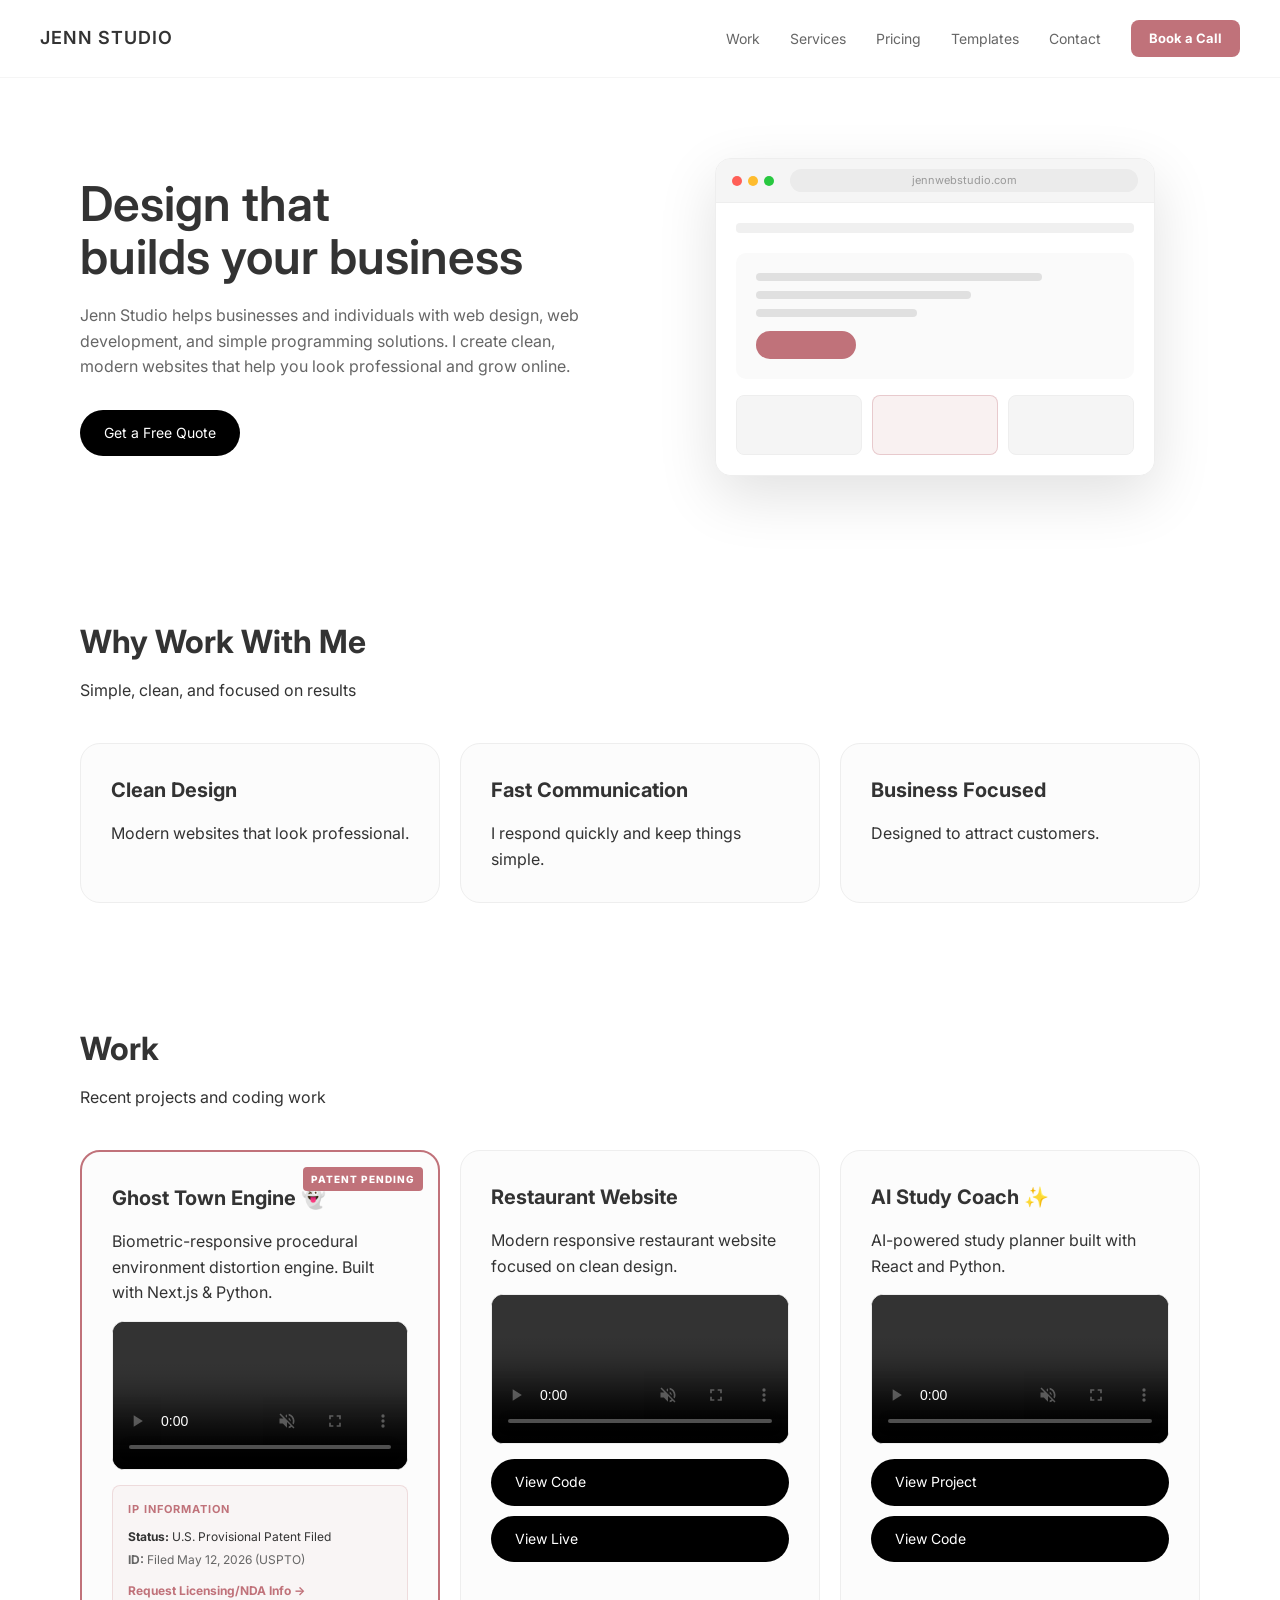
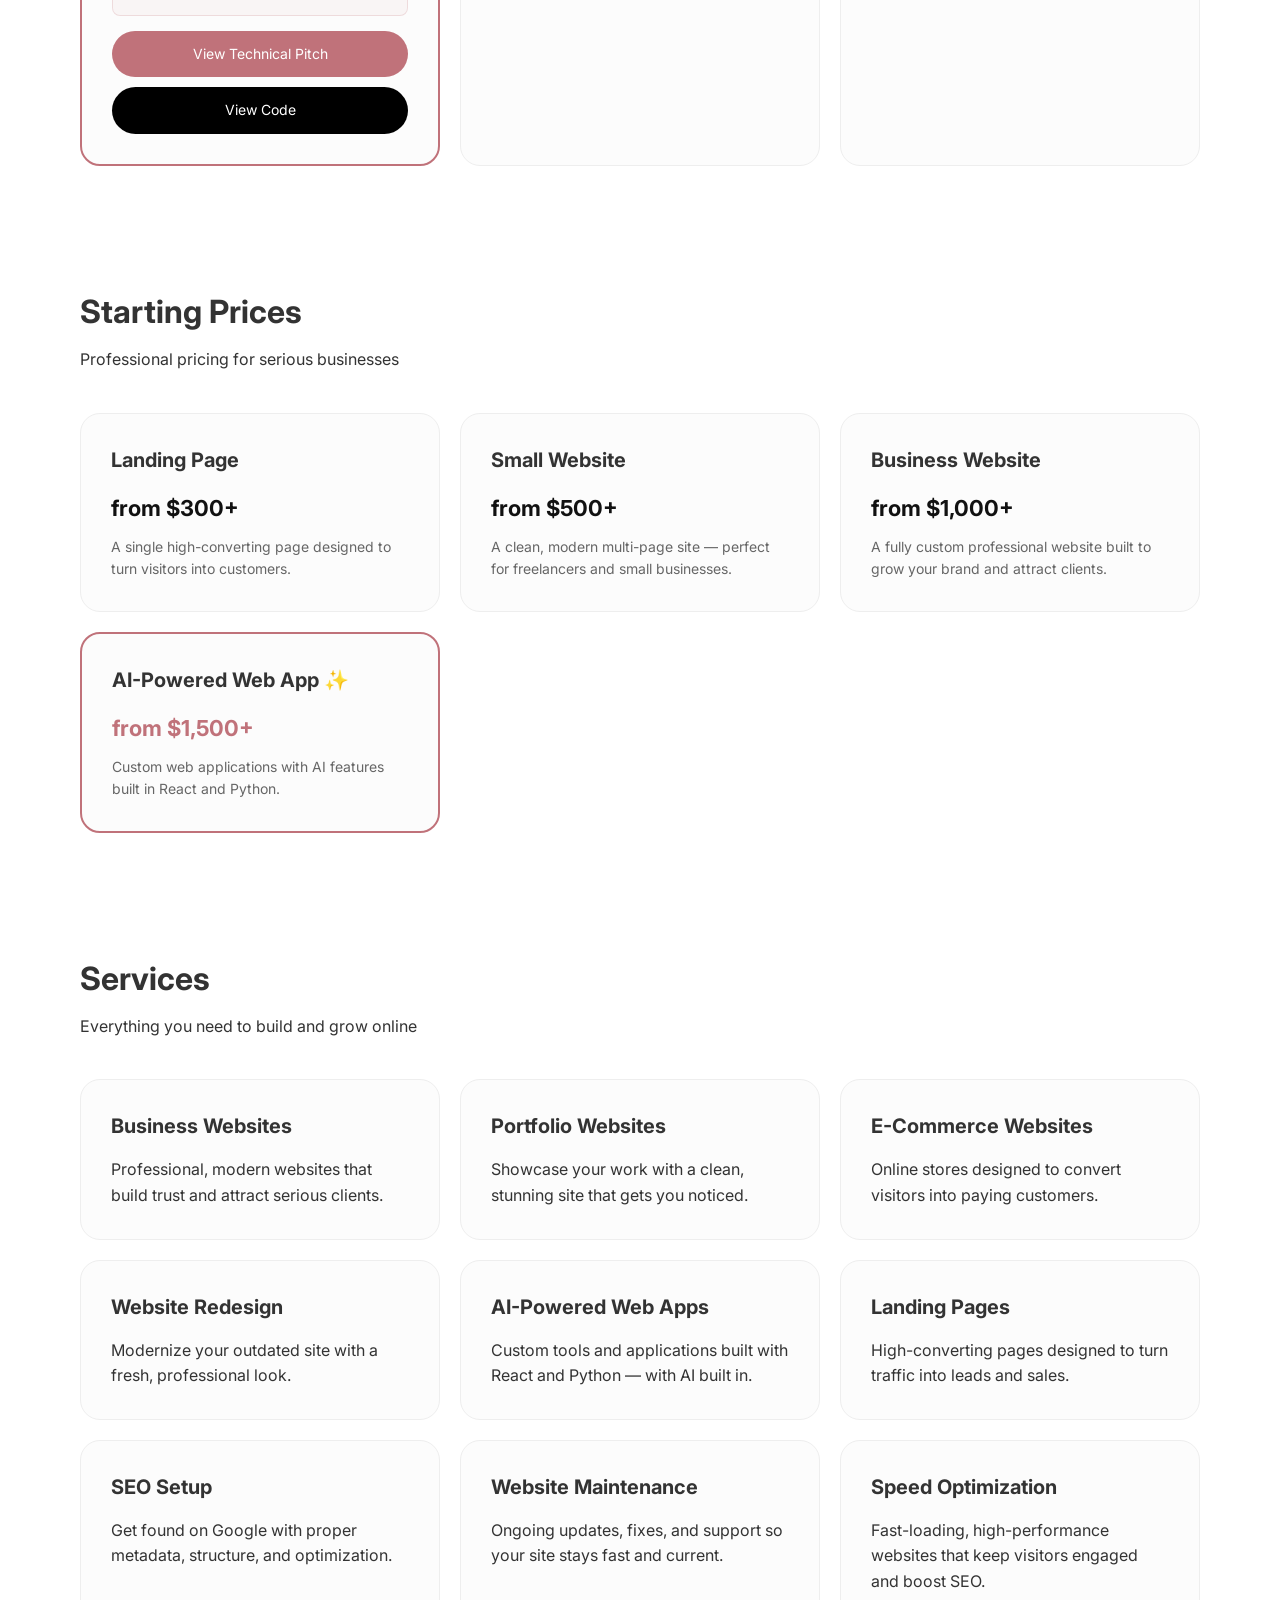
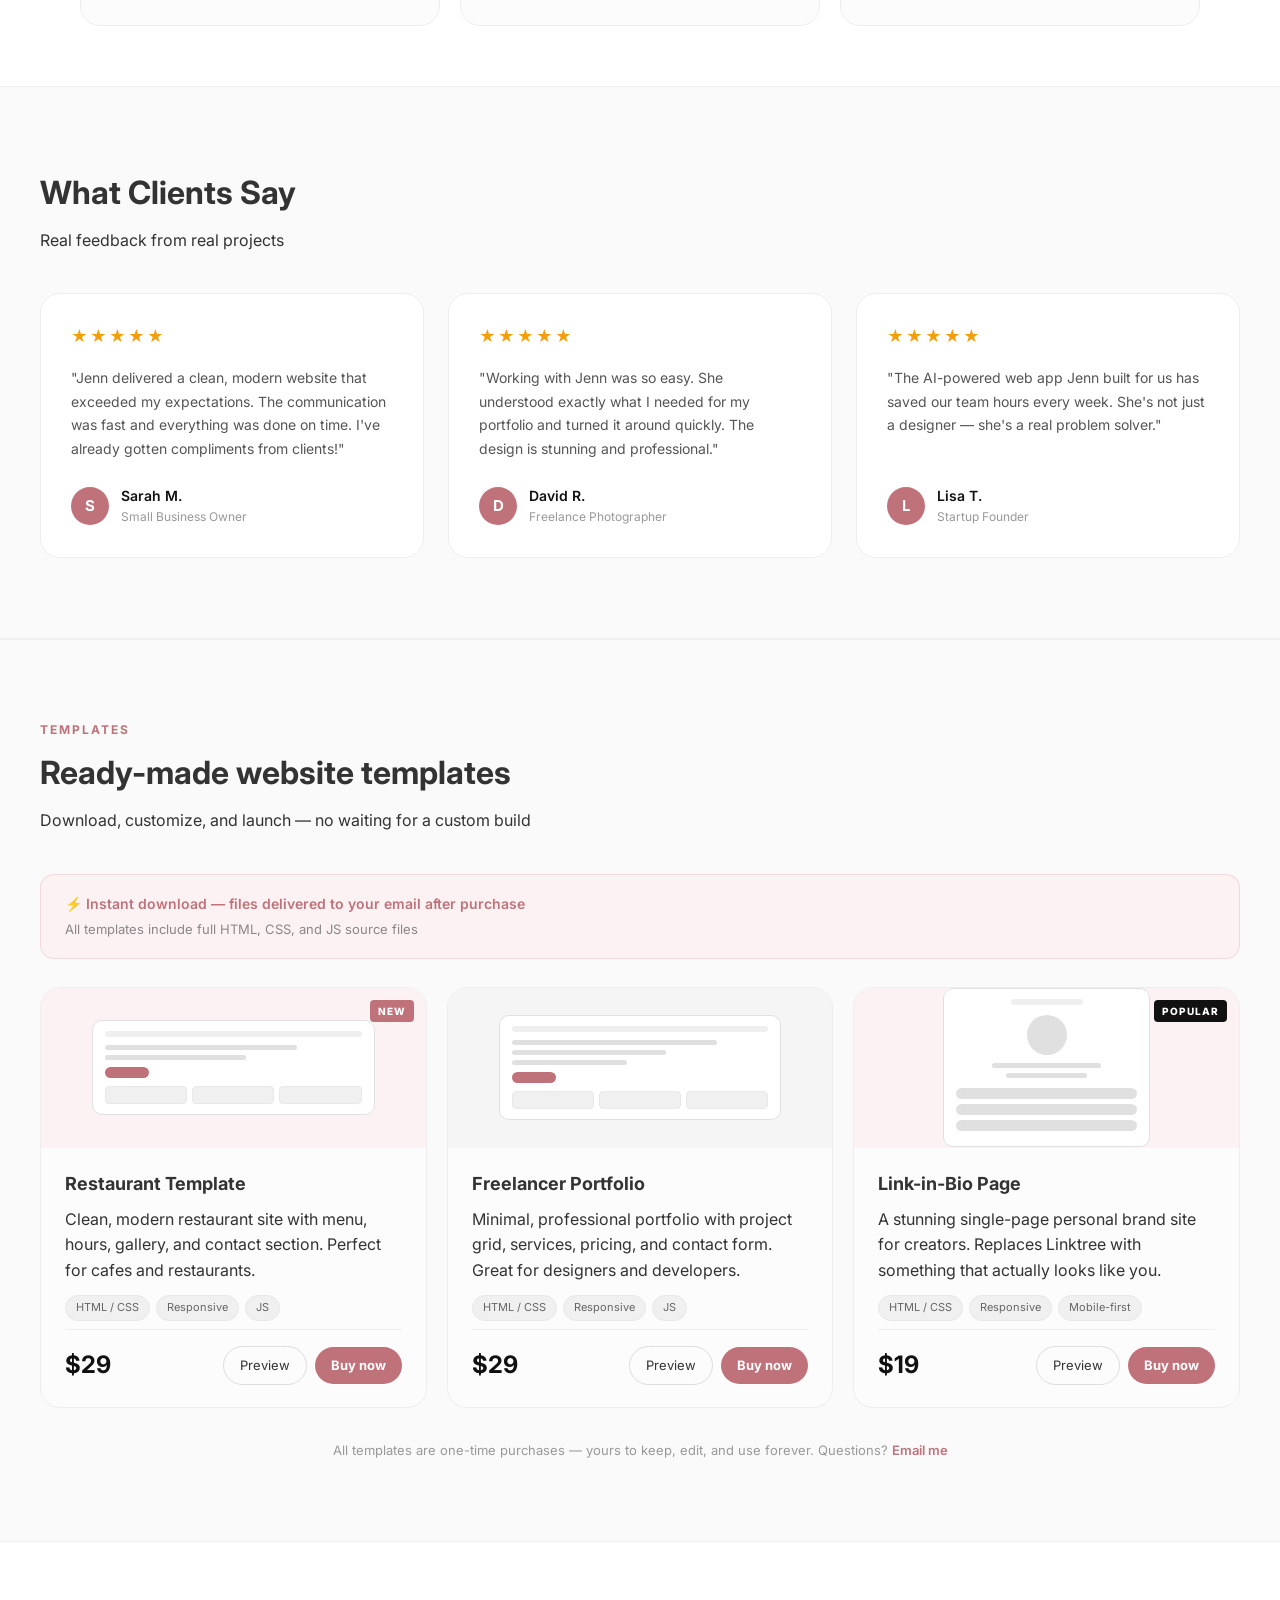
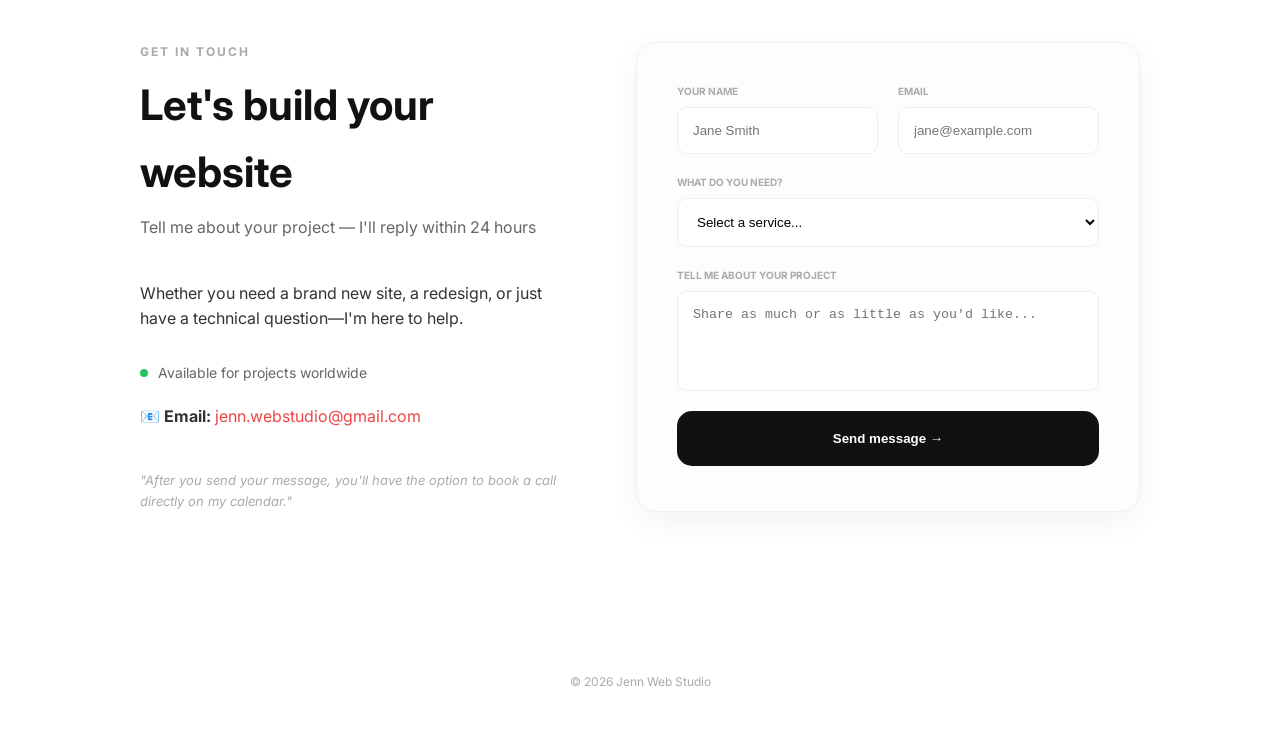
==== commit 6de872f8: "Update index.html" ====
--- a/index.html
+++ b/index.html
@@ -3,7 +3,59 @@
 <head>
 <meta charset="UTF-8" />
 <meta name="viewport" content="width=device-width, initial-scale=1.0" />
-<title>Jenn Web Studio | Freelance Web Designer</title>
+
+<!-- Primary Meta Tags -->
+<title>Jenn Web Studio | Freelance Web Designer & Developer</title>
+<meta name="title" content="Jenn Web Studio | Freelance Web Designer & Developer" />
+<meta name="description" content="Clean, modern websites and AI-powered web apps for businesses and individuals. Custom web design, portfolios, e-commerce, and ready-made templates from $19. Get a free quote." />
+<meta name="keywords" content="freelance web designer, web developer, custom websites, website templates, AI web apps, landing pages, portfolio websites, restaurant website template, freelancer portfolio template" />
+<meta name="author" content="Jenn Web Studio" />
+<meta name="robots" content="index, follow" />
+<link rel="canonical" href="https://www.jennwebstudio.com/" />
+
+<!-- Open Graph / Facebook -->
+<meta property="og:type" content="website" />
+<meta property="og:url" content="https://www.jennwebstudio.com/" />
+<meta property="og:title" content="Jenn Web Studio | Freelance Web Designer & Developer" />
+<meta property="og:description" content="Clean, modern websites and AI-powered web apps for businesses and individuals. Custom web design and ready-made templates from $19." />
+<meta property="og:site_name" content="Jenn Web Studio" />
+
+<!-- Twitter -->
+<meta property="twitter:card" content="summary_large_image" />
+<meta property="twitter:url" content="https://www.jennwebstudio.com/" />
+<meta property="twitter:title" content="Jenn Web Studio | Freelance Web Designer & Developer" />
+<meta property="twitter:description" content="Clean, modern websites and AI-powered web apps for businesses and individuals. Custom web design and ready-made templates from $19." />
+
+<!-- Structured Data: Local Business / Professional Service -->
+<script type="application/ld+json">
+{
+  "@context": "https://schema.org",
+  "@type": "ProfessionalService",
+  "name": "Jenn Web Studio",
+  "description": "Freelance web design, web development, and AI-powered web applications. Custom websites and ready-made templates for businesses and individuals.",
+  "url": "https://www.jennwebstudio.com",
+  "email": "jenn.webstudio@gmail.com",
+  "priceRange": "$19 - $1500+",
+  "areaServed": "Worldwide",
+  "serviceType": [
+    "Web Design",
+    "Web Development",
+    "AI-Powered Web Apps",
+    "Landing Pages",
+    "E-Commerce Websites",
+    "Website Templates",
+    "SEO Setup",
+    "Website Maintenance"
+  ],
+  "offers": {
+    "@type": "AggregateOffer",
+    "lowPrice": "19",
+    "highPrice": "1500",
+    "priceCurrency": "USD"
+  }
+}
+</script>
+
 <link rel="stylesheet" href="style.css" />
 <link href="https://fonts.googleapis.com/css2?family=Inter:wght@300;400;500;600&display=swap" rel="stylesheet">
 </head>
--- a/style.css
+++ b/style.css
@@ -225,6 +225,44 @@
 }
 
 .btn-pink:hover {
+  opacity: 0.85;
+}
+
+/* Small button variants for template cards */
+.btn-outline-sm {
+  display: inline-block;
+  padding: 8px 16px;
+  background: transparent;
+  color: #333;
+  text-decoration: none;
+  border-radius: 50px;
+  font-size: 13px;
+  border: 1px solid #ddd;
+  transition: all 0.2s;
+  white-space: nowrap;
+}
+
+.btn-outline-sm:hover {
+  background: #f5f5f5;
+  opacity: 1;
+}
+
+.btn-pink-sm {
+  display: inline-block;
+  padding: 8px 16px;
+  background: #c0727a;
+  color: #fff;
+  text-decoration: none;
+  border-radius: 50px;
+  font-size: 13px;
+  font-weight: 700;
+  border: none;
+  transition: opacity 0.2s;
+  cursor: pointer;
+  white-space: nowrap;
+}
+
+.btn-pink-sm:hover {
   opacity: 0.85;
 }
 
@@ -440,6 +478,217 @@
 }
 
 /* ================================
+   TEMPLATES SECTION
+   ================================ */
+.templates-section {
+  background: #fafafa;
+  max-width: 100%;
+  padding: 80px 40px;
+  border-top: 1px solid #f0f0f0;
+  border-bottom: 1px solid #f0f0f0;
+}
+
+.templates-inner {
+  max-width: 1200px;
+  margin: 0 auto;
+}
+
+.templates-label {
+  text-transform: uppercase;
+  font-size: 12px;
+  font-weight: 700;
+  color: #c0727a;
+  letter-spacing: 2px;
+  margin-bottom: 8px;
+}
+
+.templates-banner {
+  background: #fdf2f3;
+  border: 1px solid rgba(192, 114, 122, 0.2);
+  border-radius: 14px;
+  padding: 18px 24px;
+  margin-bottom: 28px;
+  display: flex;
+  align-items: center;
+}
+
+.templates-banner-title {
+  font-size: 14px;
+  color: #c0727a;
+  font-weight: 600;
+  margin-bottom: 4px;
+}
+
+.templates-banner-sub {
+  font-size: 13px;
+  color: #888;
+  margin: 0;
+}
+
+/* Template cards override base service-card padding */
+.template-card {
+  padding: 0;
+  overflow: hidden;
+  display: flex;
+  flex-direction: column;
+}
+
+/* Coloured preview area at top of each card */
+.template-preview {
+  background: #fdf2f3;
+  height: 160px;
+  display: flex;
+  align-items: center;
+  justify-content: center;
+  position: relative;
+  padding: 20px;
+}
+
+.template-preview-alt {
+  background: #f5f5f5;
+}
+
+/* NEW / POPULAR badge */
+.template-badge {
+  position: absolute;
+  top: 12px;
+  right: 12px;
+  background: #c0727a;
+  color: #fff;
+  font-size: 10px;
+  font-weight: 800;
+  padding: 3px 8px;
+  border-radius: 4px;
+  letter-spacing: 1px;
+}
+
+/* Mini browser mockup inside preview */
+.template-mockup {
+  width: 82%;
+  background: #fff;
+  border-radius: 10px;
+  border: 1px solid #e0e0e0;
+  padding: 10px 12px;
+}
+
+.t-mock-nav {
+  height: 6px;
+  background: #efefef;
+  border-radius: 3px;
+  margin-bottom: 8px;
+}
+
+.t-mock-hero {
+  margin-bottom: 8px;
+}
+
+.t-mock-line {
+  height: 5px;
+  background: #e0e0e0;
+  border-radius: 3px;
+  margin-bottom: 5px;
+}
+
+.t-mock-cta {
+  width: 44px;
+  height: 11px;
+  background: #c0727a;
+  border-radius: 20px;
+  margin-top: 7px;
+}
+
+.t-mock-cards {
+  display: grid;
+  grid-template-columns: repeat(3, 1fr);
+  gap: 5px;
+}
+
+.t-mock-card {
+  height: 18px;
+  background: #f0f0f0;
+  border-radius: 4px;
+  border: 1px solid #e8e8e8;
+}
+
+.t-mock-link-btn {
+  height: 11px;
+  background: #e0e0e0;
+  border-radius: 20px;
+  margin-bottom: 5px;
+}
+
+/* Card body */
+.template-body {
+  padding: 22px 24px;
+  display: flex;
+  flex-direction: column;
+  gap: 8px;
+  flex: 1;
+}
+
+.template-body h3 {
+  margin-bottom: 0;
+  font-size: 18px;
+}
+
+/* Tags */
+.template-tags {
+  display: flex;
+  gap: 6px;
+  flex-wrap: wrap;
+  margin-top: 4px;
+}
+
+.template-tag {
+  font-size: 11px;
+  background: #f0f0f0;
+  color: #666;
+  padding: 3px 10px;
+  border-radius: 20px;
+  border: 1px solid #e8e8e8;
+}
+
+/* Price + buttons row */
+.template-footer {
+  display: flex;
+  align-items: center;
+  justify-content: space-between;
+  margin-top: auto;
+  padding-top: 16px;
+  border-top: 1px solid #eee;
+}
+
+.template-price {
+  font-size: 24px;
+  font-weight: 700;
+  color: #111;
+}
+
+.template-actions {
+  display: flex;
+  gap: 8px;
+  align-items: center;
+}
+
+/* Note at the bottom of templates section */
+.templates-note {
+  text-align: center;
+  margin-top: 32px;
+  font-size: 13px;
+  color: #999;
+}
+
+.templates-note a {
+  color: #c0727a;
+  text-decoration: none;
+  font-weight: 600;
+}
+
+.templates-note a:hover {
+  text-decoration: underline;
+}
+
+/* ================================
    RESPONSIVE — TABLET (max 900px)
    ================================ */
 @media (max-width: 900px) {
@@ -468,6 +717,10 @@
   .testimonials-section {
     padding: 60px 30px;
   }
+
+  .templates-section {
+    padding: 60px 30px;
+  }
 }
 
 /* ================================
@@ -492,9 +745,10 @@
     font-size: 11px !important;
   }
 
-  /* Hide Services & Pricing links on small screens to prevent overflow */
+  /* Hide Services, Pricing & Templates links on small screens to prevent overflow */
   .nav-links li:nth-child(2),
-  .nav-links li:nth-child(3) {
+  .nav-links li:nth-child(3),
+  .nav-links li:nth-child(4) {
     display: none;
   }
 
@@ -534,6 +788,10 @@
     padding: 40px 16px;
   }
 
+  .templates-section {
+    padding: 40px 16px;
+  }
+
   /* Contact section — stack vertically */
   #contact > div {
     grid-template-columns: 1fr !important;
@@ -553,4 +811,15 @@
   .service-card {
     padding: 20px;
   }
-}
+
+  /* Template card body needs its own padding override */
+  .template-card {
+    padding: 0;
+  }
+
+  .template-footer {
+    flex-direction: column;
+    align-items: flex-start;
+    gap: 12px;
+  }
+}
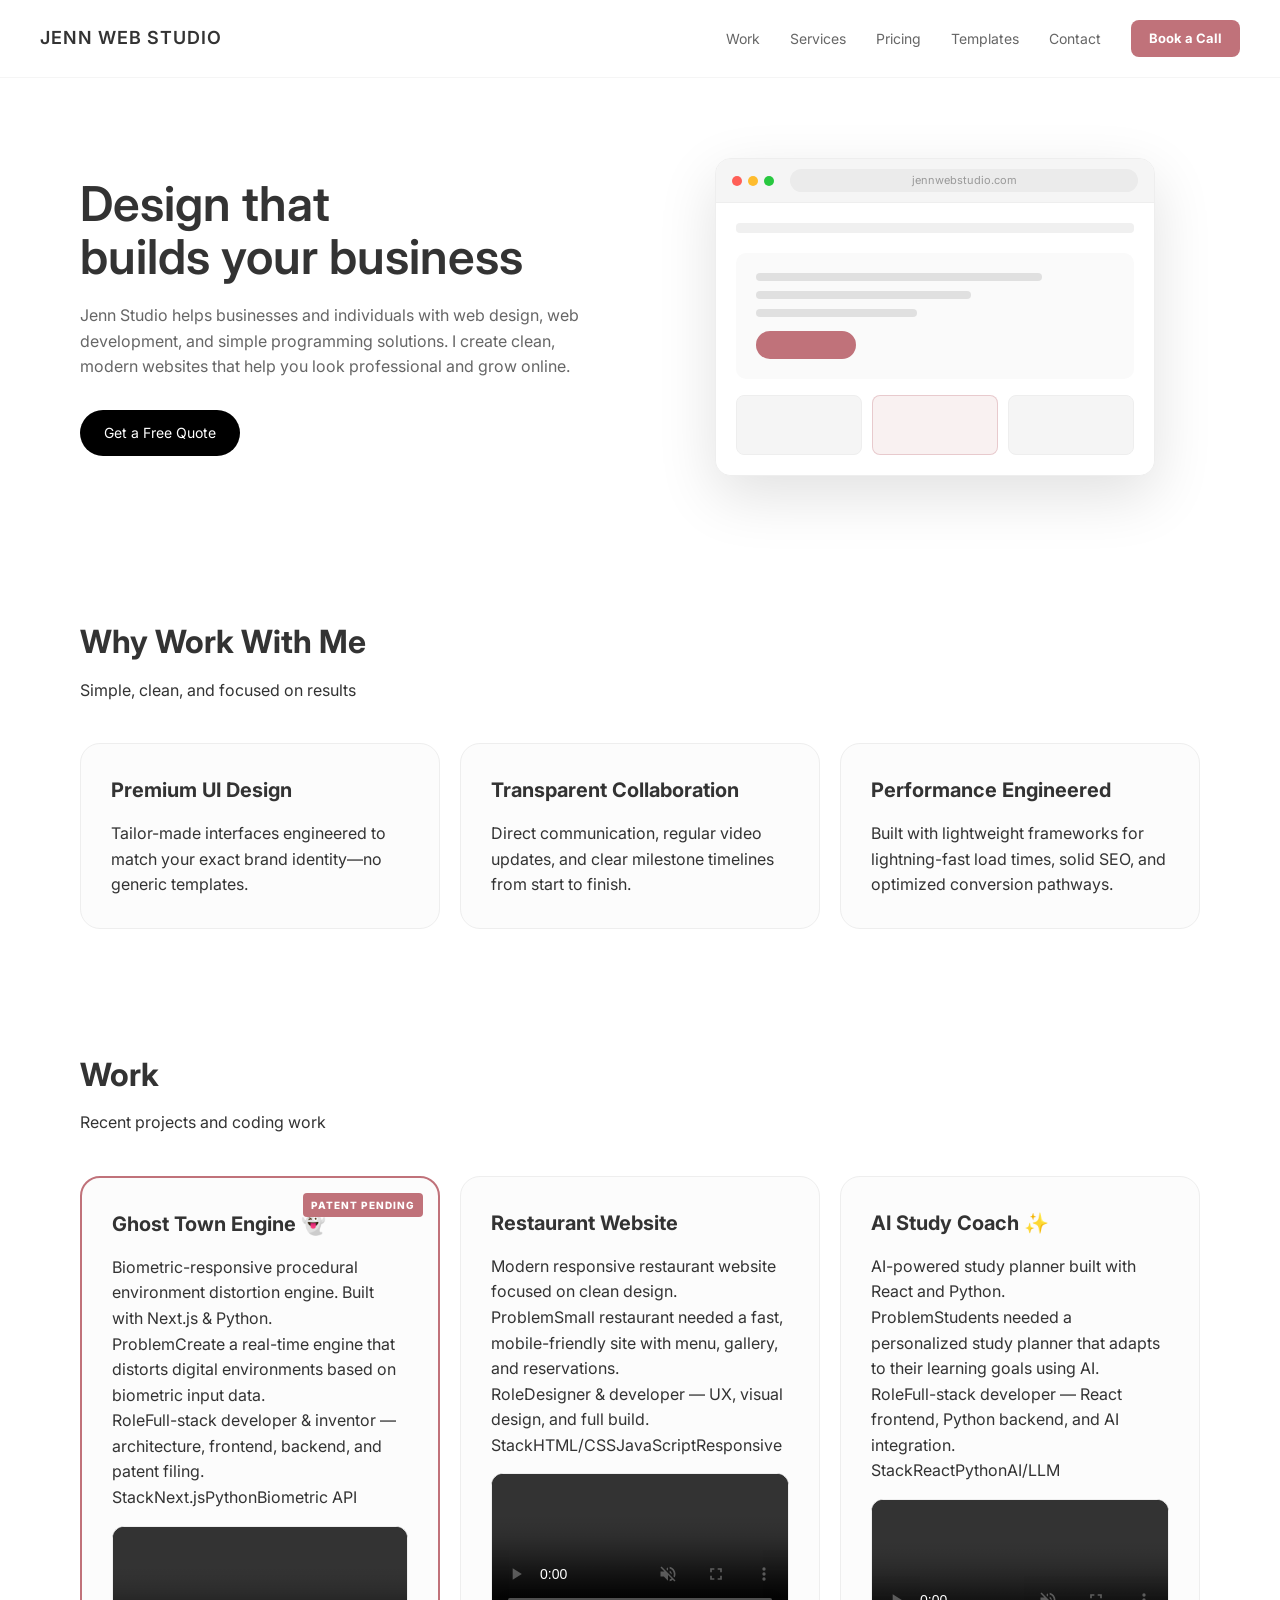
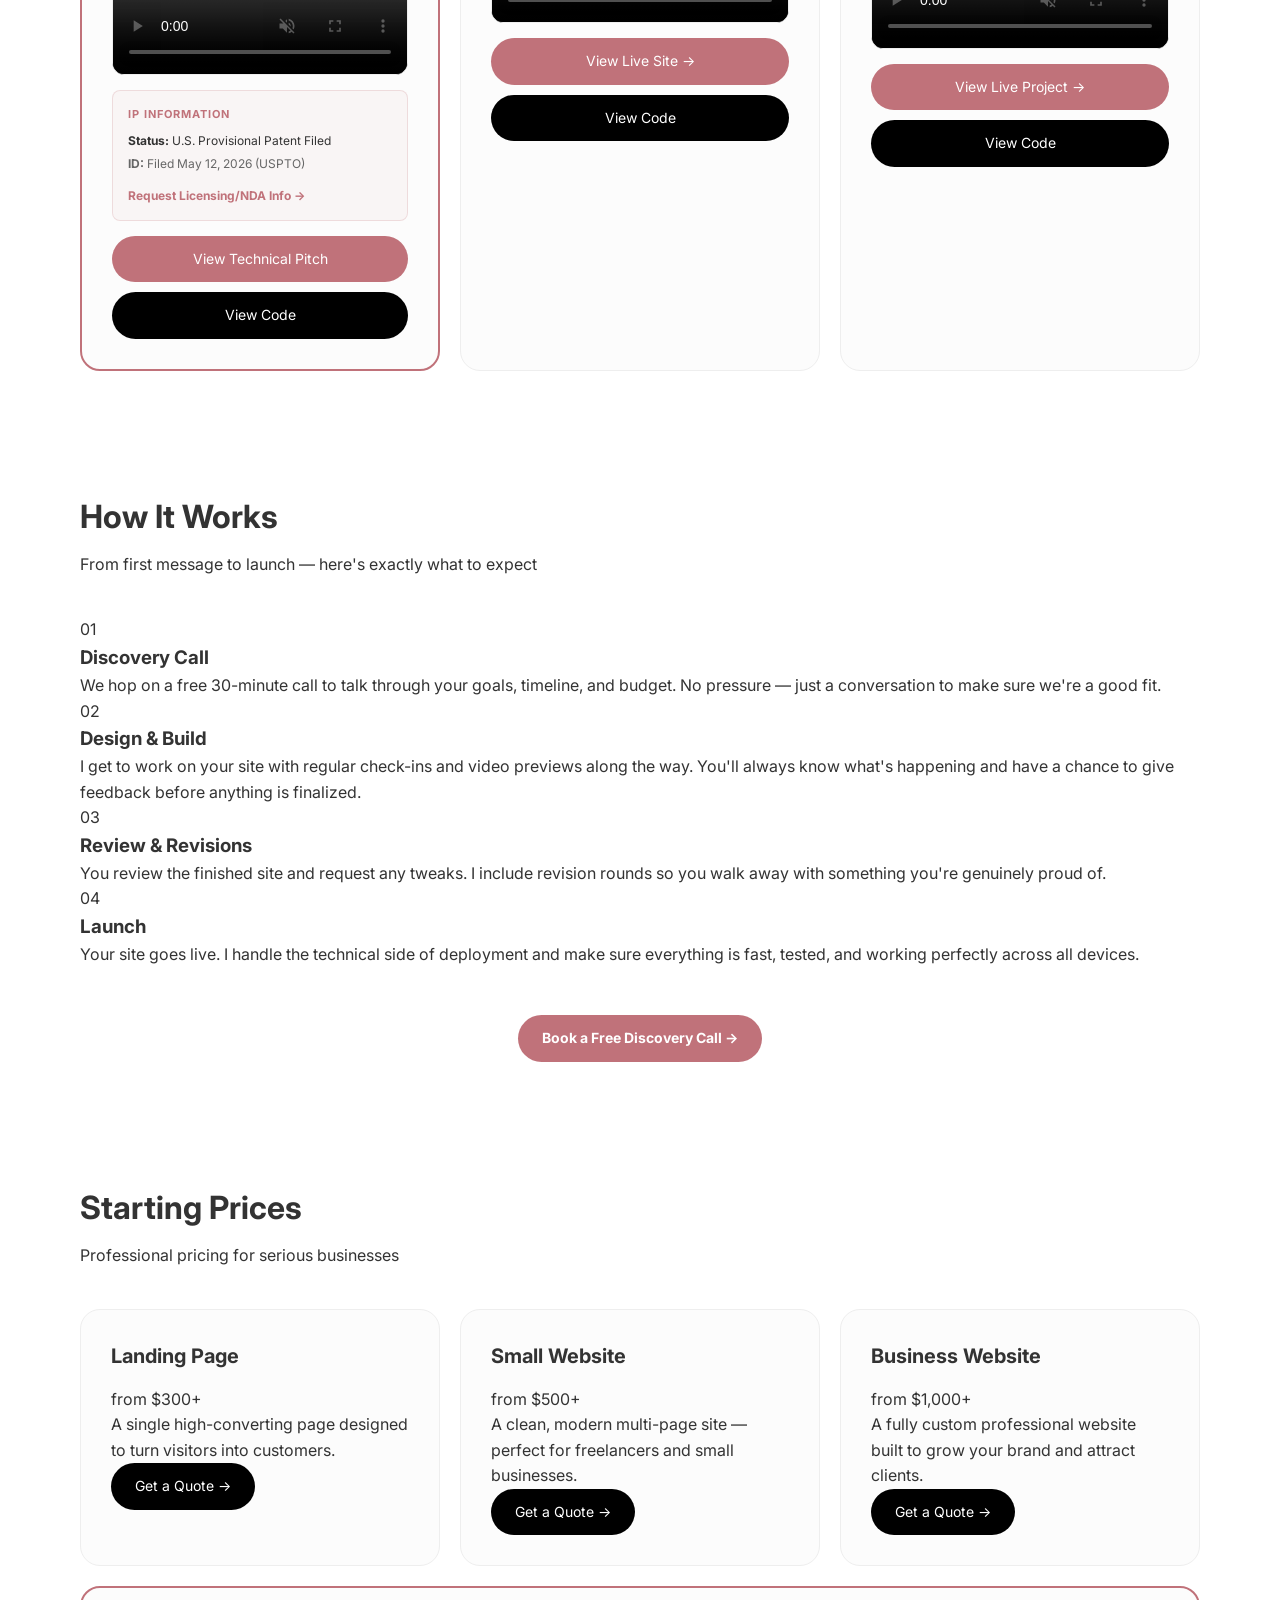
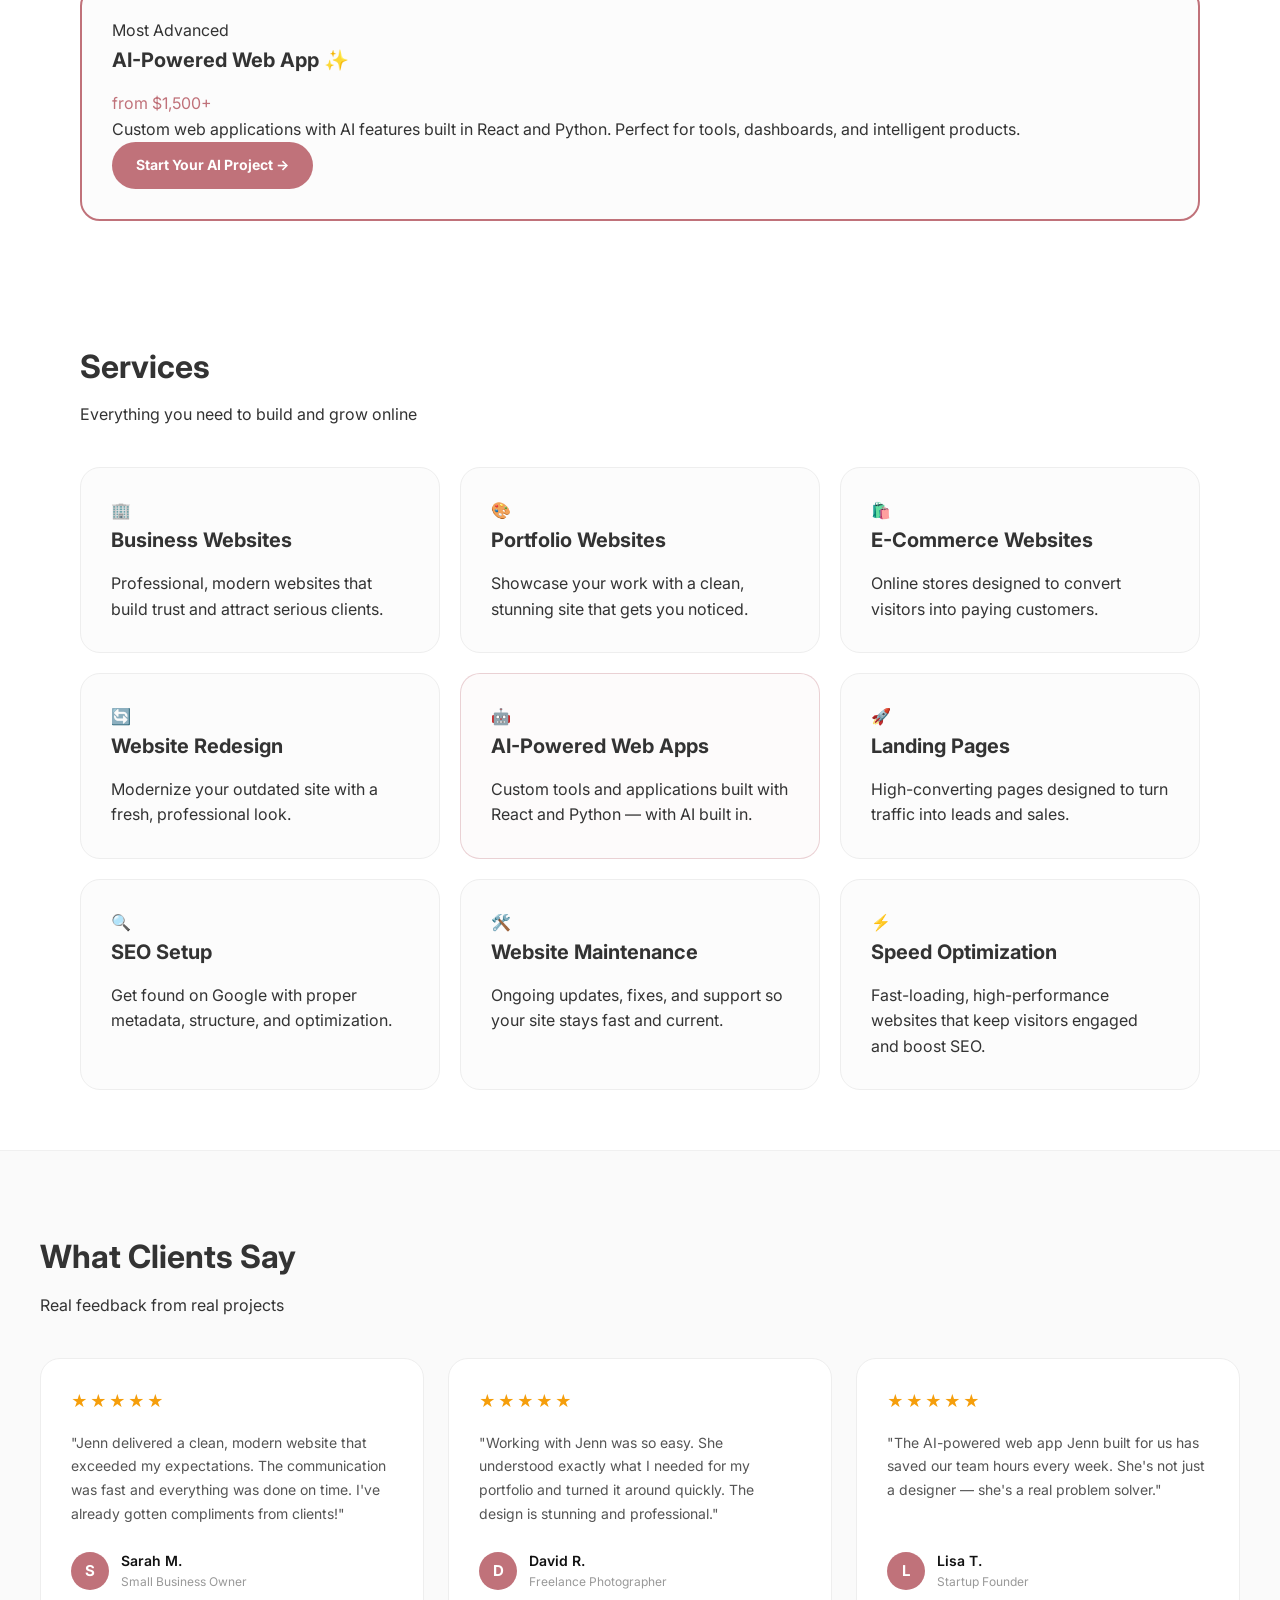
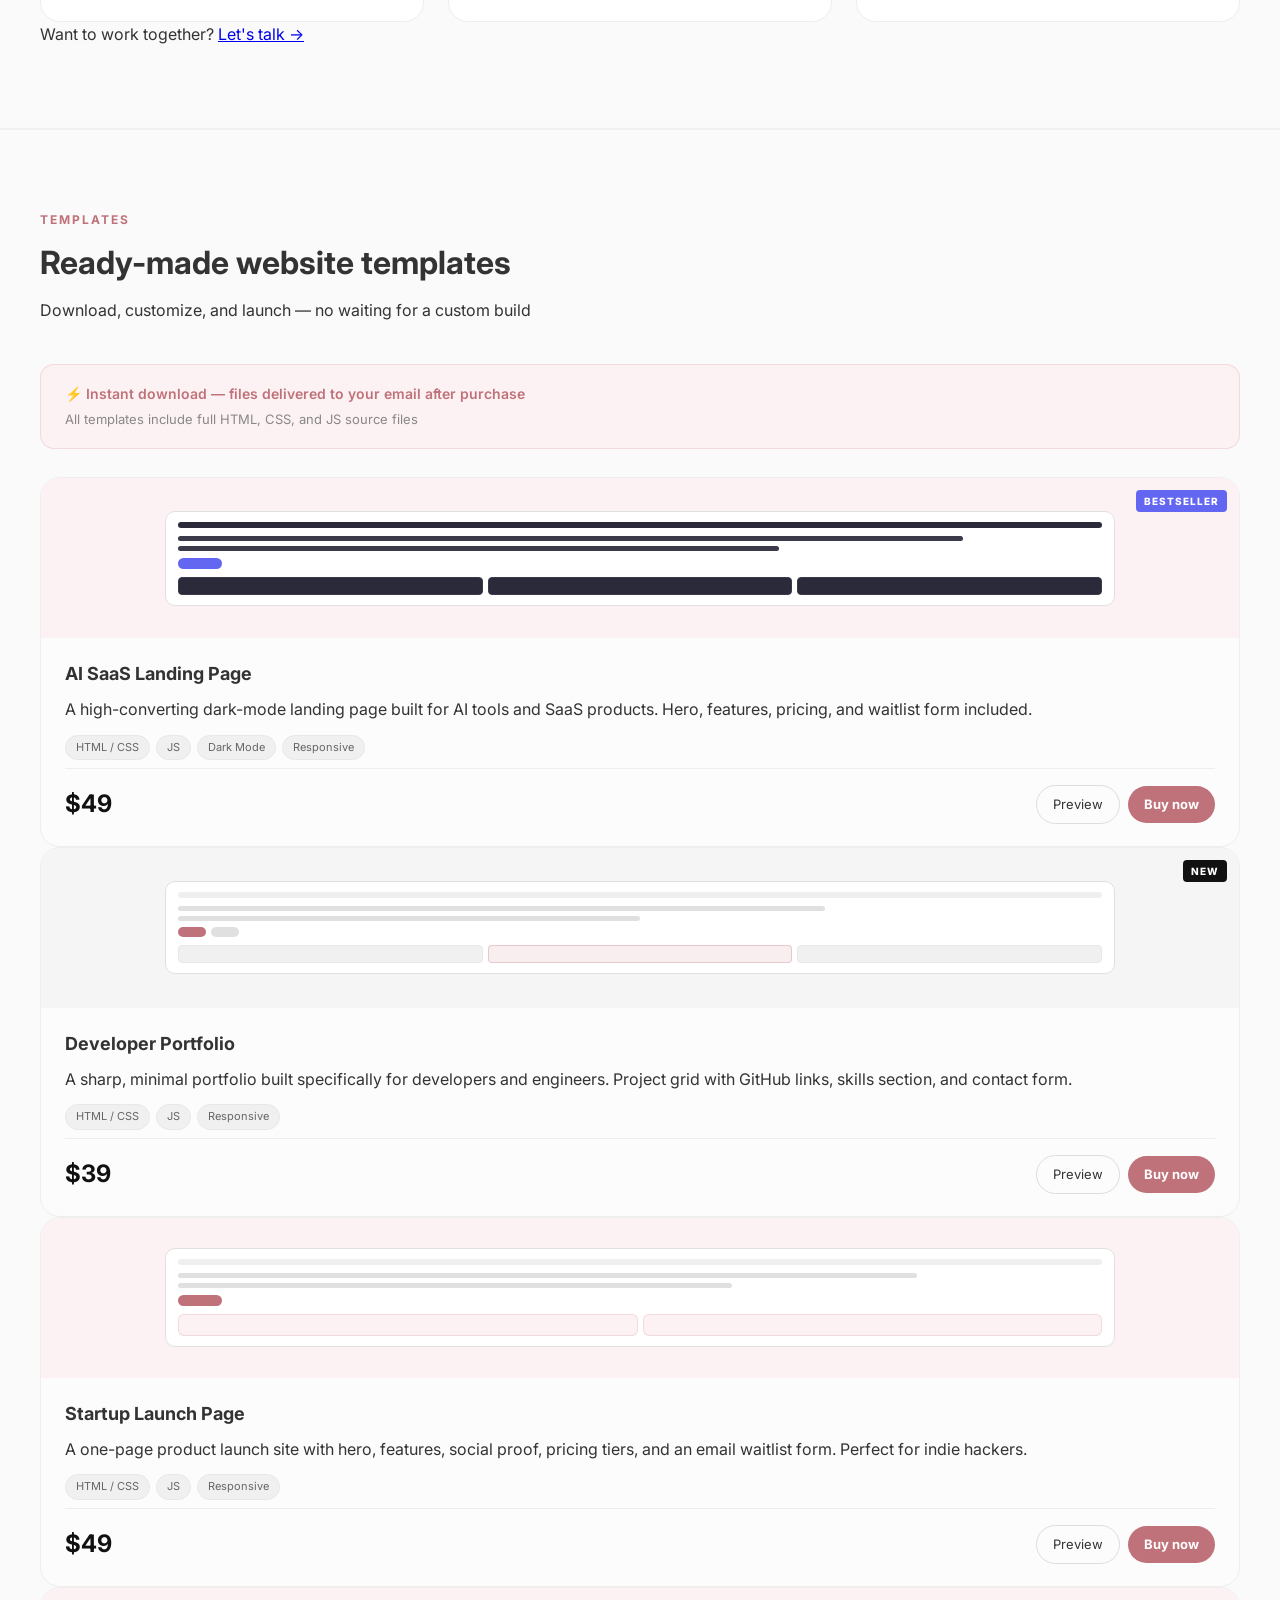
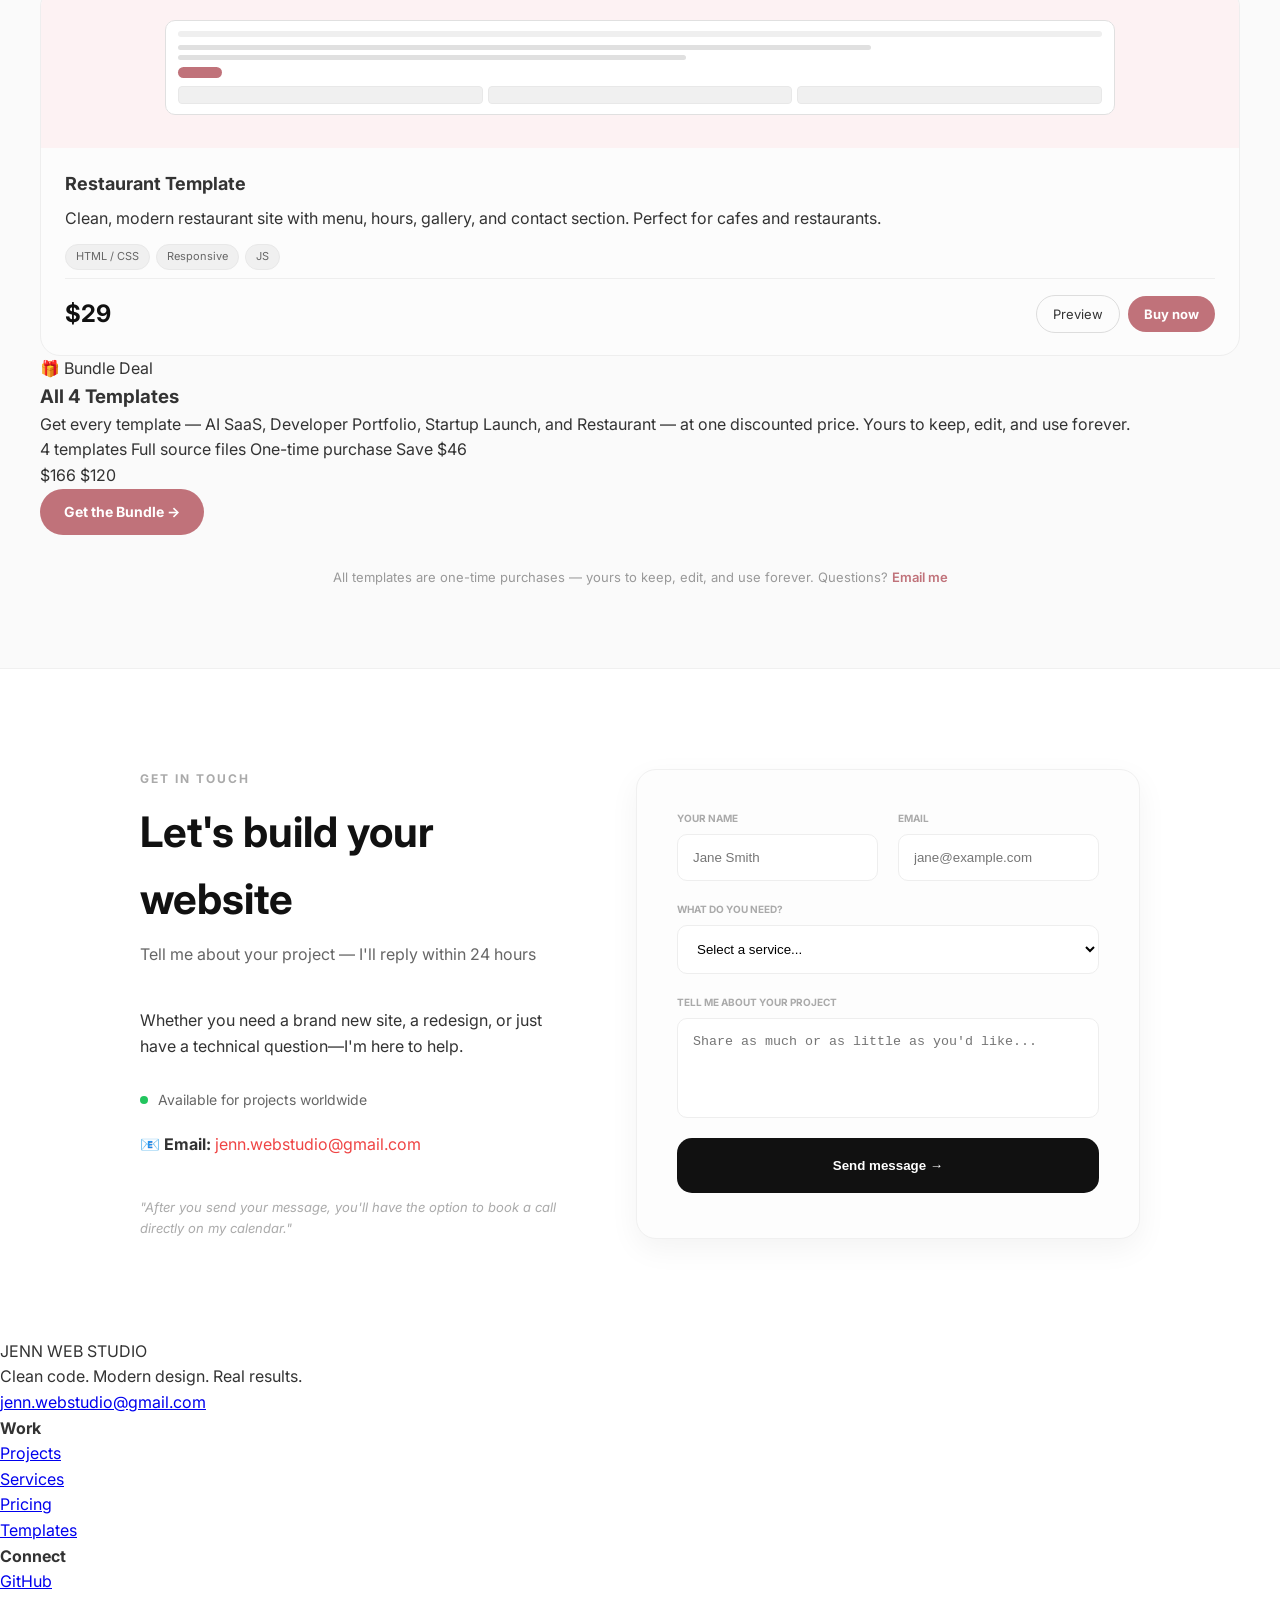
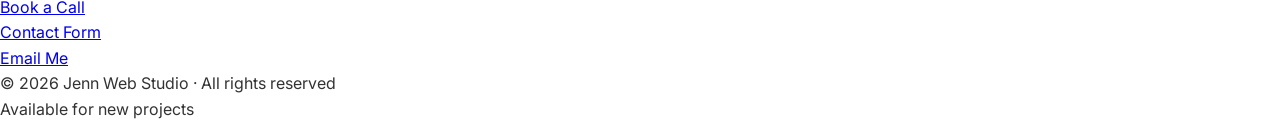
==== commit aacf166d: "Update index.html" ====
--- a/index.html
+++ b/index.html
@@ -3,8 +3,6 @@
 <head>
 <meta charset="UTF-8" />
 <meta name="viewport" content="width=device-width, initial-scale=1.0" />
-
-<!-- Primary Meta Tags -->
 <title>Jenn Web Studio | Freelance Web Designer & Developer</title>
 <meta name="title" content="Jenn Web Studio | Freelance Web Designer & Developer" />
 <meta name="description" content="Clean, modern websites and AI-powered web apps for businesses and individuals. Custom web design, portfolios, e-commerce, and ready-made templates from $19. Get a free quote." />
@@ -12,21 +10,15 @@
 <meta name="author" content="Jenn Web Studio" />
 <meta name="robots" content="index, follow" />
 <link rel="canonical" href="https://www.jennwebstudio.com/" />
-
-<!-- Open Graph / Facebook -->
 <meta property="og:type" content="website" />
 <meta property="og:url" content="https://www.jennwebstudio.com/" />
 <meta property="og:title" content="Jenn Web Studio | Freelance Web Designer & Developer" />
 <meta property="og:description" content="Clean, modern websites and AI-powered web apps for businesses and individuals. Custom web design and ready-made templates from $19." />
 <meta property="og:site_name" content="Jenn Web Studio" />
-
-<!-- Twitter -->
 <meta property="twitter:card" content="summary_large_image" />
 <meta property="twitter:url" content="https://www.jennwebstudio.com/" />
 <meta property="twitter:title" content="Jenn Web Studio | Freelance Web Designer & Developer" />
 <meta property="twitter:description" content="Clean, modern websites and AI-powered web apps for businesses and individuals. Custom web design and ready-made templates from $19." />
-
-<!-- Structured Data: Local Business / Professional Service -->
 <script type="application/ld+json">
 {
   "@context": "https://schema.org",
@@ -37,33 +29,19 @@
   "email": "jenn.webstudio@gmail.com",
   "priceRange": "$19 - $1500+",
   "areaServed": "Worldwide",
-  "serviceType": [
-    "Web Design",
-    "Web Development",
-    "AI-Powered Web Apps",
-    "Landing Pages",
-    "E-Commerce Websites",
-    "Website Templates",
-    "SEO Setup",
-    "Website Maintenance"
-  ],
-  "offers": {
-    "@type": "AggregateOffer",
-    "lowPrice": "19",
-    "highPrice": "1500",
-    "priceCurrency": "USD"
-  }
+  "serviceType": ["Web Design","Web Development","AI-Powered Web Apps","Landing Pages","E-Commerce Websites","Website Templates","SEO Setup","Website Maintenance"],
+  "offers": {"@type":"AggregateOffer","lowPrice":"19","highPrice":"1500","priceCurrency":"USD"}
 }
 </script>
-
 <link rel="stylesheet" href="style.css" />
 <link href="https://fonts.googleapis.com/css2?family=Inter:wght@300;400;500;600&display=swap" rel="stylesheet">
 </head>
 <body>
 
+<!-- ===================== HEADER ===================== -->
 <header class="header">
   <nav class="nav">
-    <div class="logo">JENN STUDIO</div>
+    <div class="logo">JENN WEB STUDIO</div>
     <ul class="nav-links">
       <li><a href="#work">Work</a></li>
       <li><a href="#services">Services</a></li>
@@ -75,13 +53,21 @@
   </nav>
 </header>
 
+<!-- ===================== HERO — #1: real project screenshot swap-ready ===================== -->
 <section class="hero">
   <div class="hero-left">
-    <h1>Design that <br> builds your business</h1>
+    <h1>Design that<br>builds your business</h1>
     <p>Jenn Studio helps businesses and individuals with web design, web development, and simple programming solutions. I create clean, modern websites that help you look professional and grow online.</p>
     <a href="#contact" class="btn">Get a Free Quote</a>
   </div>
   <div class="hero-right">
+    <!--
+      #1 HERO IMAGE:
+      Replace the mockup below with a real screenshot of your best project.
+      Swap out the mockup div for:
+        <img src="images/your-project-screenshot.png" alt="Project screenshot" class="hero-screenshot" />
+      The .hero-screenshot class is already defined in style.css.
+    -->
     <div class="hero-mockup">
       <div class="mockup-bar">
         <span class="dot red"></span><span class="dot yellow"></span><span class="dot green"></span>
@@ -105,18 +91,29 @@
   </div>
 </section>
 
+<!-- WHY WORK WITH ME -->
 <section class="section">
   <div class="section-header">
     <h2>Why Work With Me</h2>
     <p>Simple, clean, and focused on results</p>
   </div>
   <div class="services-grid">
-    <div class="service-card"><h3>Clean Design</h3><p>Modern websites that look professional.</p></div>
-    <div class="service-card"><h3>Fast Communication</h3><p>I respond quickly and keep things simple.</p></div>
-    <div class="service-card"><h3>Business Focused</h3><p>Designed to attract customers.</p></div>
-  </div>
-</section>
-
+    <div class="service-card">
+      <h3>Premium UI Design</h3>
+      <p>Tailor-made interfaces engineered to match your exact brand identity—no generic templates.</p>
+    </div>
+    <div class="service-card">
+      <h3>Transparent Collaboration</h3>
+      <p>Direct communication, regular video updates, and clear milestone timelines from start to finish.</p>
+    </div>
+    <div class="service-card">
+      <h3>Performance Engineered</h3>
+      <p>Built with lightweight frameworks for lightning-fast load times, solid SEO, and optimized conversion pathways.</p>
+    </div>
+  </div>
+</section>
+
+<!-- ===================== WORK — #6: expanded case studies ===================== -->
 <section id="work" class="section">
   <div class="section-header">
     <h2>Work</h2>
@@ -125,16 +122,20 @@
   <div class="services-grid">
 
     <div class="service-card" style="border: 2px solid #c0727a; position: relative; display: flex; flex-direction: column; text-align: left;">
-      <div style="position: absolute; top: 15px; right: 15px; background: #c0727a; color: #fff; font-size: 10px; font-weight: 800; padding: 4px 8px; border-radius: 4px; letter-spacing: 1px; z-index: 10;">
-        PATENT PENDING
-      </div>
+      <div style="position: absolute; top: 15px; right: 15px; background: #c0727a; color: #fff; font-size: 10px; font-weight: 800; padding: 4px 8px; border-radius: 4px; letter-spacing: 1px; z-index: 10;">PATENT PENDING</div>
       <h3>Ghost Town Engine 👻</h3>
       <p>Biometric-responsive procedural environment distortion engine. Built with Next.js & Python.</p>
+      <!-- Case study details -->
+      <div class="case-study-meta">
+        <div class="case-study-row"><span class="case-label">Problem</span><span>Create a real-time engine that distorts digital environments based on biometric input data.</span></div>
+        <div class="case-study-row"><span class="case-label">Role</span><span>Full-stack developer & inventor — architecture, frontend, backend, and patent filing.</span></div>
+        <div class="case-study-row"><span class="case-label">Stack</span><span class="tech-tags"><span class="tech-tag">Next.js</span><span class="tech-tag">Python</span><span class="tech-tag">Biometric API</span></span></div>
+      </div>
       <video width="100%" height="auto" autoplay loop muted playsinline controls style="border-radius:12px; margin-top:15px; background: #000; object-fit: cover;">
         <source src="ghost-town-demo.mp4" type="video/mp4">
         Your browser does not support the video tag.
       </video>
-      <div style="background: rgba(192, 114, 122, 0.05); border: 1px solid rgba(192, 114, 122, 0.2); border-radius: 8px; padding: 15px; margin-top: 15px;">
+      <div style="background: rgba(192,114,122,0.05); border: 1px solid rgba(192,114,122,0.2); border-radius: 8px; padding: 15px; margin-top: 15px;">
         <h4 style="color: #c0727a; font-size: 11px; text-transform: uppercase; margin-bottom: 8px; letter-spacing: 1px;">IP Information</h4>
         <p style="font-size: 12px; margin: 0; color: #333;"><strong>Status:</strong> U.S. Provisional Patent Filed</p>
         <p style="font-size: 12px; margin: 4px 0 0 0; color: #666;"><strong>ID:</strong> Filed May 12, 2026 (USPTO)</p>
@@ -146,109 +147,185 @@
       </div>
     </div>
 
-    <div class="service-card">
+    <div class="service-card" style="display: flex; flex-direction: column;">
       <h3>Restaurant Website</h3>
       <p>Modern responsive restaurant website focused on clean design.</p>
+      <div class="case-study-meta">
+        <div class="case-study-row"><span class="case-label">Problem</span><span>Small restaurant needed a fast, mobile-friendly site with menu, gallery, and reservations.</span></div>
+        <div class="case-study-row"><span class="case-label">Role</span><span>Designer & developer — UX, visual design, and full build.</span></div>
+        <div class="case-study-row"><span class="case-label">Stack</span><span class="tech-tags"><span class="tech-tag">HTML/CSS</span><span class="tech-tag">JavaScript</span><span class="tech-tag">Responsive</span></span></div>
+      </div>
       <video width="100%" autoplay loop muted playsinline controls style="border-radius:12px; margin-top:15px; background: #000;">
         <source src="images/the-well-demo.mp4" type="video/mp4">
         Your browser does not support the video tag.
       </video>
       <div style="display: flex; flex-direction: column; gap: 10px; margin-top: 15px;">
-        <a href="https://github.com/jenniferweldon22-dot/restaurant-template" target="_blank" class="btn">View Code</a>
-        <a href="https://jenniferweldon22-dot.github.io/restaurant-template" target="_blank" class="btn">View Live</a>
-      </div>
-    </div>
-
-    <div class="service-card">
+        <a href="https://jenniferweldon22-dot.github.io/restaurant-template" target="_blank" class="btn" style="background: #c0727a; color: #fff; text-align: center;">View Live Site →</a>
+        <a href="https://github.com/jenniferweldon22-dot/restaurant-template" target="_blank" class="btn" style="text-align: center;">View Code</a>
+      </div>
+    </div>
+
+    <div class="service-card" style="display: flex; flex-direction: column;">
       <h3>AI Study Coach ✨</h3>
       <p>AI-powered study planner built with React and Python.</p>
+      <div class="case-study-meta">
+        <div class="case-study-row"><span class="case-label">Problem</span><span>Students needed a personalized study planner that adapts to their learning goals using AI.</span></div>
+        <div class="case-study-row"><span class="case-label">Role</span><span>Full-stack developer — React frontend, Python backend, and AI integration.</span></div>
+        <div class="case-study-row"><span class="case-label">Stack</span><span class="tech-tags"><span class="tech-tag">React</span><span class="tech-tag">Python</span><span class="tech-tag">AI/LLM</span></span></div>
+      </div>
       <video width="100%" autoplay loop muted playsinline controls style="border-radius:12px; margin-top:15px; background: #000;">
         <source src="images/ai-study-coach-demo.mp4" type="video/mp4">
         Your browser does not support the video tag.
       </video>
       <div style="display: flex; flex-direction: column; gap: 10px; margin-top: 15px;">
-        <a href="https://bridge-learn-ai.vercel.app" target="_blank" class="btn">View Project</a>
-        <a href="https://github.com/jenniferweldon22-dot/AI-study-coach" target="_blank" class="btn">View Code</a>
-      </div>
-    </div>
-
-  </div>
-</section>
-
+        <a href="https://bridge-learn-ai.vercel.app" target="_blank" class="btn" style="background: #c0727a; color: #fff; text-align: center;">View Live Project →</a>
+        <a href="https://github.com/jenniferweldon22-dot/AI-study-coach" target="_blank" class="btn" style="text-align: center;">View Code</a>
+      </div>
+    </div>
+
+  </div>
+</section>
+
+<!-- ===================== HOW IT WORKS — #7: new process section ===================== -->
+<section class="section process-section">
+  <div class="section-header">
+    <h2>How It Works</h2>
+    <p>From first message to launch — here's exactly what to expect</p>
+  </div>
+  <div class="process-steps">
+    <div class="process-step">
+      <div class="process-number">01</div>
+      <div class="process-content">
+        <h3>Discovery Call</h3>
+        <p>We hop on a free 30-minute call to talk through your goals, timeline, and budget. No pressure — just a conversation to make sure we're a good fit.</p>
+      </div>
+    </div>
+    <div class="process-connector"></div>
+    <div class="process-step">
+      <div class="process-number">02</div>
+      <div class="process-content">
+        <h3>Design & Build</h3>
+        <p>I get to work on your site with regular check-ins and video previews along the way. You'll always know what's happening and have a chance to give feedback before anything is finalized.</p>
+      </div>
+    </div>
+    <div class="process-connector"></div>
+    <div class="process-step">
+      <div class="process-number">03</div>
+      <div class="process-content">
+        <h3>Review & Revisions</h3>
+        <p>You review the finished site and request any tweaks. I include revision rounds so you walk away with something you're genuinely proud of.</p>
+      </div>
+    </div>
+    <div class="process-connector"></div>
+    <div class="process-step">
+      <div class="process-number">04</div>
+      <div class="process-content">
+        <h3>Launch</h3>
+        <p>Your site goes live. I handle the technical side of deployment and make sure everything is fast, tested, and working perfectly across all devices.</p>
+      </div>
+    </div>
+  </div>
+  <div style="text-align:center; margin-top: 48px;">
+    <a href="https://calendly.com/jenn-webstudio" target="_blank" class="btn btn-pink">Book a Free Discovery Call →</a>
+  </div>
+</section>
+
+<!-- ===================== PRICING — #4 & #9: CTAs on every card, AI card full-width ===================== -->
 <section id="pricing" class="section">
   <div class="section-header">
     <h2>Starting Prices</h2>
     <p>Professional pricing for serious businesses</p>
   </div>
   <div class="services-grid">
-    <div class="service-card">
+    <div class="service-card pricing-card">
       <h3>Landing Page</h3>
-      <p style="font-size: 22px; font-weight: 700; color: #111; margin: 10px 0;">from $300+</p>
-      <p style="color: #666; font-size: 14px;">A single high-converting page designed to turn visitors into customers.</p>
-    </div>
-    <div class="service-card">
+      <p class="price">from $300+</p>
+      <p class="price-desc">A single high-converting page designed to turn visitors into customers.</p>
+      <a href="#contact" class="btn btn-pricing">Get a Quote →</a>
+    </div>
+    <div class="service-card pricing-card">
       <h3>Small Website</h3>
-      <p style="font-size: 22px; font-weight: 700; color: #111; margin: 10px 0;">from $500+</p>
-      <p style="color: #666; font-size: 14px;">A clean, modern multi-page site — perfect for freelancers and small businesses.</p>
-    </div>
-    <div class="service-card">
+      <p class="price">from $500+</p>
+      <p class="price-desc">A clean, modern multi-page site — perfect for freelancers and small businesses.</p>
+      <a href="#contact" class="btn btn-pricing">Get a Quote →</a>
+    </div>
+    <div class="service-card pricing-card">
       <h3>Business Website</h3>
-      <p style="font-size: 22px; font-weight: 700; color: #111; margin: 10px 0;">from $1,000+</p>
-      <p style="color: #666; font-size: 14px;">A fully custom professional website built to grow your brand and attract clients.</p>
-    </div>
-    <div class="service-card" style="border: 2px solid #c0727a;">
-      <h3>AI-Powered Web App ✨</h3>
-      <p style="font-size: 22px; font-weight: 700; color: #c0727a; margin: 10px 0;">from $1,500+</p>
-      <p style="color: #666; font-size: 14px;">Custom web applications with AI features built in React and Python.</p>
-    </div>
-  </div>
-</section>
-
+      <p class="price">from $1,000+</p>
+      <p class="price-desc">A fully custom professional website built to grow your brand and attract clients.</p>
+      <a href="#contact" class="btn btn-pricing">Get a Quote →</a>
+    </div>
+  </div>
+  <!-- AI card full-width row on its own -->
+  <div class="pricing-ai-card service-card" style="border: 2px solid #c0727a; margin-top: 20px;">
+    <div class="pricing-ai-inner">
+      <div>
+        <div class="pricing-ai-label">Most Advanced</div>
+        <h3>AI-Powered Web App ✨</h3>
+        <p class="price" style="color: #c0727a;">from $1,500+</p>
+        <p class="price-desc">Custom web applications with AI features built in React and Python. Perfect for tools, dashboards, and intelligent products.</p>
+      </div>
+      <a href="#contact" class="btn btn-pink pricing-ai-cta">Start Your AI Project →</a>
+    </div>
+  </div>
+</section>
+
+<!-- ===================== SERVICES — #5: icons added ===================== -->
 <section id="services" class="section">
   <div class="section-header">
     <h2>Services</h2>
     <p>Everything you need to build and grow online</p>
   </div>
   <div class="services-grid">
-    <div class="service-card">
+    <div class="service-card service-card-icon">
+      <div class="service-icon">🏢</div>
       <h3>Business Websites</h3>
       <p>Professional, modern websites that build trust and attract serious clients.</p>
     </div>
-    <div class="service-card">
+    <div class="service-card service-card-icon">
+      <div class="service-icon">🎨</div>
       <h3>Portfolio Websites</h3>
       <p>Showcase your work with a clean, stunning site that gets you noticed.</p>
     </div>
-    <div class="service-card">
+    <div class="service-card service-card-icon">
+      <div class="service-icon">🛍️</div>
       <h3>E-Commerce Websites</h3>
       <p>Online stores designed to convert visitors into paying customers.</p>
     </div>
-    <div class="service-card">
+    <div class="service-card service-card-icon">
+      <div class="service-icon">🔄</div>
       <h3>Website Redesign</h3>
       <p>Modernize your outdated site with a fresh, professional look.</p>
     </div>
-    <div class="service-card">
+    <div class="service-card service-card-icon" style="border: 1px solid rgba(192,114,122,0.3); background: rgba(192,114,122,0.03);">
+      <div class="service-icon">🤖</div>
       <h3>AI-Powered Web Apps</h3>
       <p>Custom tools and applications built with React and Python — with AI built in.</p>
     </div>
-    <div class="service-card">
+    <div class="service-card service-card-icon">
+      <div class="service-icon">🚀</div>
       <h3>Landing Pages</h3>
       <p>High-converting pages designed to turn traffic into leads and sales.</p>
     </div>
-    <div class="service-card">
+    <div class="service-card service-card-icon">
+      <div class="service-icon">🔍</div>
       <h3>SEO Setup</h3>
       <p>Get found on Google with proper metadata, structure, and optimization.</p>
     </div>
-    <div class="service-card">
+    <div class="service-card service-card-icon">
+      <div class="service-icon">🛠️</div>
       <h3>Website Maintenance</h3>
       <p>Ongoing updates, fixes, and support so your site stays fast and current.</p>
     </div>
-    <div class="service-card">
+    <div class="service-card service-card-icon">
+      <div class="service-icon">⚡</div>
       <h3>Speed Optimization</h3>
       <p>Fast-loading, high-performance websites that keep visitors engaged and boost SEO.</p>
     </div>
   </div>
 </section>
 
+<!-- ===================== TESTIMONIALS — #3: LinkedIn links added ===================== -->
 <section class="section testimonials-section">
   <div class="section-header">
     <h2>What Clients Say</h2>
@@ -263,6 +340,9 @@
         <div>
           <p class="author-name">Sarah M.</p>
           <p class="author-role">Small Business Owner</p>
+          <!-- #3: Add LinkedIn URL here when available:
+          <a href="https://linkedin.com/in/sarah-m" class="author-linkedin" target="_blank">LinkedIn ↗</a>
+          -->
         </div>
       </div>
     </div>
@@ -274,6 +354,7 @@
         <div>
           <p class="author-name">David R.</p>
           <p class="author-role">Freelance Photographer</p>
+          <!-- <a href="https://linkedin.com/in/david-r" class="author-linkedin" target="_blank">LinkedIn ↗</a> -->
         </div>
       </div>
     </div>
@@ -285,13 +366,15 @@
         <div>
           <p class="author-name">Lisa T.</p>
           <p class="author-role">Startup Founder</p>
-        </div>
-      </div>
-    </div>
-  </div>
-</section>
-
-<!-- ===================== TEMPLATES SECTION ===================== -->
+          <!-- <a href="https://linkedin.com/in/lisa-t" class="author-linkedin" target="_blank">LinkedIn ↗</a> -->
+        </div>
+      </div>
+    </div>
+  </div>
+  <p class="testimonials-cta-note">Want to work together? <a href="#contact">Let's talk →</a></p>
+</section>
+
+<!-- ===================== TEMPLATES ===================== -->
 <section id="templates" class="section templates-section">
   <div class="templates-inner">
     <div class="section-header">
@@ -299,7 +382,6 @@
       <h2>Ready-made website templates</h2>
       <p>Download, customize, and launch — no waiting for a custom build</p>
     </div>
-
     <div class="templates-banner">
       <div class="templates-banner-text">
         <p class="templates-banner-title">⚡ Instant download — files delivered to your email after purchase</p>
@@ -307,12 +389,122 @@
       </div>
     </div>
 
-    <div class="services-grid">
-
-      <!-- Template 1: Restaurant -->
+    <!-- 4-template grid -->
+    <div class="templates-grid-4">
+
+      <!-- Template 1: AI SaaS Landing Page -->
+      <div class="service-card template-card">
+        <div class="template-preview template-preview-dark">
+          <span class="template-badge" style="background: #6366f1;">BESTSELLER</span>
+          <div class="template-mockup template-mockup-dark">
+            <div class="t-mock-nav" style="background:#2a2a3a;"></div>
+            <div class="t-mock-hero">
+              <div class="t-mock-line" style="width:85%; background:#3a3a4a;"></div>
+              <div class="t-mock-line" style="width:65%; background:#3a3a4a;"></div>
+              <div class="t-mock-cta" style="background:#6366f1;"></div>
+            </div>
+            <div class="t-mock-cards">
+              <div class="t-mock-card" style="background:#2a2a3a; border-color:#3a3a4a;"></div>
+              <div class="t-mock-card" style="background:#2a2a3a; border-color:#3a3a4a;"></div>
+              <div class="t-mock-card" style="background:#2a2a3a; border-color:#3a3a4a;"></div>
+            </div>
+          </div>
+        </div>
+        <div class="template-body">
+          <h3>AI SaaS Landing Page</h3>
+          <p>A high-converting dark-mode landing page built for AI tools and SaaS products. Hero, features, pricing, and waitlist form included.</p>
+          <div class="template-tags">
+            <span class="template-tag">HTML / CSS</span>
+            <span class="template-tag">JS</span>
+            <span class="template-tag">Dark Mode</span>
+            <span class="template-tag">Responsive</span>
+          </div>
+          <div class="template-footer">
+            <span class="template-price">$49</span>
+            <div class="template-actions">
+              <a href="#" target="_blank" class="btn btn-outline-sm">Preview</a>
+              <a href="YOUR_STRIPE_LINK_AI_SAAS" target="_blank" class="btn btn-pink-sm">Buy now</a>
+            </div>
+          </div>
+        </div>
+      </div>
+
+      <!-- Template 2: Developer Portfolio -->
+      <div class="service-card template-card">
+        <div class="template-preview template-preview-alt">
+          <span class="template-badge" style="background:#111;">NEW</span>
+          <div class="template-mockup">
+            <div class="t-mock-nav"></div>
+            <div class="t-mock-hero">
+              <div class="t-mock-line" style="width:70%;"></div>
+              <div class="t-mock-line" style="width:50%;"></div>
+              <div style="display:flex; gap:5px; margin-top:6px;">
+                <div style="width:28px;height:10px;background:#c0727a;border-radius:10px;"></div>
+                <div style="width:28px;height:10px;background:#e0e0e0;border-radius:10px;"></div>
+              </div>
+            </div>
+            <div class="t-mock-cards">
+              <div class="t-mock-card"></div>
+              <div class="t-mock-card" style="background:rgba(192,114,122,0.12);border-color:rgba(192,114,122,0.3);"></div>
+              <div class="t-mock-card"></div>
+            </div>
+          </div>
+        </div>
+        <div class="template-body">
+          <h3>Developer Portfolio</h3>
+          <p>A sharp, minimal portfolio built specifically for developers and engineers. Project grid with GitHub links, skills section, and contact form.</p>
+          <div class="template-tags">
+            <span class="template-tag">HTML / CSS</span>
+            <span class="template-tag">JS</span>
+            <span class="template-tag">Responsive</span>
+          </div>
+          <div class="template-footer">
+            <span class="template-price">$39</span>
+            <div class="template-actions">
+              <a href="#" target="_blank" class="btn btn-outline-sm">Preview</a>
+              <a href="YOUR_STRIPE_LINK_DEV_PORTFOLIO" target="_blank" class="btn btn-pink-sm">Buy now</a>
+            </div>
+          </div>
+        </div>
+      </div>
+
+      <!-- Template 3: Startup / Product Launch -->
       <div class="service-card template-card">
         <div class="template-preview">
-          <span class="template-badge">NEW</span>
+          <div class="template-mockup">
+            <div class="t-mock-nav"></div>
+            <div class="t-mock-hero">
+              <div class="t-mock-line" style="width:80%;"></div>
+              <div class="t-mock-line" style="width:60%;"></div>
+              <div class="t-mock-cta"></div>
+            </div>
+            <div style="display:flex; gap:5px; margin-top:6px;">
+              <div style="flex:1;height:22px;background:#fdf2f3;border-radius:6px;border:1px solid rgba(192,114,122,0.2);"></div>
+              <div style="flex:1;height:22px;background:#fdf2f3;border-radius:6px;border:1px solid rgba(192,114,122,0.2);"></div>
+            </div>
+          </div>
+        </div>
+        <div class="template-body">
+          <h3>Startup Launch Page</h3>
+          <p>A one-page product launch site with hero, features, social proof, pricing tiers, and an email waitlist form. Perfect for indie hackers.</p>
+          <div class="template-tags">
+            <span class="template-tag">HTML / CSS</span>
+            <span class="template-tag">JS</span>
+            <span class="template-tag">Responsive</span>
+          </div>
+          <div class="template-footer">
+            <span class="template-price">$49</span>
+            <div class="template-actions">
+              <a href="#" target="_blank" class="btn btn-outline-sm">Preview</a>
+              <a href="YOUR_STRIPE_LINK_STARTUP" target="_blank" class="btn btn-pink-sm">Buy now</a>
+            </div>
+          </div>
+        </div>
+      </div>
+
+      <!-- Template 4: Restaurant -->
+      <div class="service-card template-card">
+        <div class="template-preview template-preview-warm">
           <div class="template-mockup">
             <div class="t-mock-nav"></div>
             <div class="t-mock-hero">
@@ -320,11 +512,7 @@
               <div class="t-mock-line" style="width:55%"></div>
               <div class="t-mock-cta"></div>
             </div>
-            <div class="t-mock-cards">
-              <div class="t-mock-card"></div>
-              <div class="t-mock-card"></div>
-              <div class="t-mock-card"></div>
-            </div>
+            <div class="t-mock-cards"><div class="t-mock-card"></div><div class="t-mock-card"></div><div class="t-mock-card"></div></div>
           </div>
         </div>
         <div class="template-body">
@@ -345,81 +533,35 @@
         </div>
       </div>
 
-      <!-- Template 2: Freelancer Portfolio -->
-      <div class="service-card template-card">
-        <div class="template-preview template-preview-alt">
-          <div class="template-mockup">
-            <div class="t-mock-nav"></div>
-            <div class="t-mock-hero">
-              <div class="t-mock-line" style="width:80%"></div>
-              <div class="t-mock-line" style="width:60%"></div>
-              <div class="t-mock-line" style="width:45%"></div>
-              <div class="t-mock-cta"></div>
-            </div>
-            <div class="t-mock-cards">
-              <div class="t-mock-card"></div>
-              <div class="t-mock-card"></div>
-              <div class="t-mock-card"></div>
-            </div>
-          </div>
-        </div>
-        <div class="template-body">
-          <h3>Freelancer Portfolio</h3>
-          <p>Minimal, professional portfolio with project grid, services, pricing, and contact form. Great for designers and developers.</p>
-          <div class="template-tags">
-            <span class="template-tag">HTML / CSS</span>
-            <span class="template-tag">Responsive</span>
-            <span class="template-tag">JS</span>
-          </div>
-          <div class="template-footer">
-            <span class="template-price">$29</span>
-            <div class="template-actions">
-              <a href="#" target="_blank" class="btn btn-outline-sm">Preview</a>
-              <a href="YOUR_STRIPE_LINK_FREELANCER" target="_blank" class="btn btn-pink-sm">Buy now</a>
-            </div>
-          </div>
-        </div>
-      </div>
-
-      <!-- Template 3: Link-in-Bio -->
-      <div class="service-card template-card">
-        <div class="template-preview">
-          <span class="template-badge" style="background:#111;">POPULAR</span>
-          <div class="template-mockup" style="max-width:60%;">
-            <div class="t-mock-nav" style="width:40%; margin:0 auto 10px;"></div>
-            <div style="width:40px; height:40px; border-radius:50%; background:#e0e0e0; margin:0 auto 8px;"></div>
-            <div class="t-mock-line" style="width:60%; margin:0 auto 5px;"></div>
-            <div class="t-mock-line" style="width:45%; margin:0 auto 10px;"></div>
-            <div class="t-mock-link-btn"></div>
-            <div class="t-mock-link-btn"></div>
-            <div class="t-mock-link-btn"></div>
-          </div>
-        </div>
-        <div class="template-body">
-          <h3>Link-in-Bio Page</h3>
-          <p>A stunning single-page personal brand site for creators. Replaces Linktree with something that actually looks like you.</p>
-          <div class="template-tags">
-            <span class="template-tag">HTML / CSS</span>
-            <span class="template-tag">Responsive</span>
-            <span class="template-tag">Mobile-first</span>
-          </div>
-          <div class="template-footer">
-            <span class="template-price">$19</span>
-            <div class="template-actions">
-              <a href="#" target="_blank" class="btn btn-outline-sm">Preview</a>
-              <a href="YOUR_STRIPE_LINK_LINKINBIO" target="_blank" class="btn btn-pink-sm">Buy now</a>
-            </div>
-          </div>
-        </div>
-      </div>
-
+    </div>
+
+    <!-- Bundle deal -->
+    <div class="bundle-card">
+      <div class="bundle-left">
+        <div class="bundle-badge">🎁 Bundle Deal</div>
+        <h3>All 4 Templates</h3>
+        <p>Get every template — AI SaaS, Developer Portfolio, Startup Launch, and Restaurant — at one discounted price. Yours to keep, edit, and use forever.</p>
+        <div class="bundle-tags">
+          <span class="bundle-tag">4 templates</span>
+          <span class="bundle-tag">Full source files</span>
+          <span class="bundle-tag">One-time purchase</span>
+          <span class="bundle-tag">Save $46</span>
+        </div>
+      </div>
+      <div class="bundle-right">
+        <div class="bundle-pricing">
+          <span class="bundle-original">$166</span>
+          <span class="bundle-price">$120</span>
+        </div>
+        <a href="YOUR_STRIPE_LINK_BUNDLE" target="_blank" class="btn btn-pink bundle-cta">Get the Bundle →</a>
+      </div>
     </div>
 
     <p class="templates-note">All templates are one-time purchases — yours to keep, edit, and use forever. Questions? <a href="mailto:jenn.webstudio@gmail.com">Email me</a></p>
   </div>
 </section>
-<!-- ===================== END TEMPLATES ===================== -->
-
+
+<!-- ===================== CONTACT ===================== -->
 <section id="contact" class="section" style="background-color: #fff; padding: 100px 20px;">
   <div style="max-width: 1000px; margin: 0 auto; display: grid; grid-template-columns: 1fr 1fr; gap: 60px; text-align: left;">
     <div>
@@ -434,57 +576,83 @@
       <p><strong>📧 Email:</strong> <a href="mailto:jenn.webstudio@gmail.com" style="color: #ef4444; text-decoration: none;">jenn.webstudio@gmail.com</a></p>
       <p style="font-style: italic; color: #aaa; font-size: 13px; margin-top: 40px;">"After you send your message, you'll have the option to book a call directly on my calendar."</p>
     </div>
-
     <div style="background: #fdfdfd; padding: 40px; border-radius: 20px; box-shadow: 0 10px 30px rgba(0,0,0,0.05); border: 1px solid #f0f0f0;">
-
       <div id="form-success" style="display: none; text-align: center; padding: 40px 20px;">
         <div style="font-size: 48px; margin-bottom: 16px;">✅</div>
         <h3 style="color: #111; margin-bottom: 10px;">Message Sent!</h3>
-        <p style="color: #666; margin-bottom: 24px;">Thank you! Your message has been sent. I'll get back to you within 24 hours.</p>
+        <p style="color: #666; margin-bottom: 24px;">Thank you! I'll get back to you within 24 hours.</p>
         <a href="https://calendly.com/jenn-webstudio" target="_blank" class="btn" style="background: #c0727a; color: #fff; font-weight: 700; display: inline-block; padding: 14px 28px; border-radius: 12px; text-decoration: none;">📅 Book a Call While You Wait</a>
       </div>
-
       <form id="contact-form" style="display: flex; flex-direction: column; gap: 20px;">
         <div style="display: grid; grid-template-columns: 1fr 1fr; gap: 20px;">
           <div style="display: flex; flex-direction: column; gap: 8px;">
             <label style="font-size: 10px; text-transform: uppercase; font-weight: bold; color: #aaa;">Your Name</label>
-            <input type="text" placeholder="Jane Smith" style="padding: 15px; border-radius: 10px; border: 1px solid #eee; background: #fff;">
+            <input type="text" name="name" required placeholder="Jane Smith" style="padding: 15px; border-radius: 10px; border: 1px solid #eee; background: #fff;">
           </div>
           <div style="display: flex; flex-direction: column; gap: 8px;">
             <label style="font-size: 10px; text-transform: uppercase; font-weight: bold; color: #aaa;">Email</label>
-            <input type="email" placeholder="jane@example.com" style="padding: 15px; border-radius: 10px; border: 1px solid #eee; background: #fff;">
+            <input type="email" name="email" required placeholder="jane@example.com" style="padding: 15px; border-radius: 10px; border: 1px solid #eee; background: #fff;">
           </div>
         </div>
         <div style="display: flex; flex-direction: column; gap: 8px;">
           <label style="font-size: 10px; text-transform: uppercase; font-weight: bold; color: #aaa;">What do you need?</label>
-          <select style="padding: 15px; border-radius: 10px; border: 1px solid #eee; background: #fff;">
-            <option>Select a service...</option>
-            <option>Business Website</option>
-            <option>Portfolio Website</option>
-            <option>E-Commerce Website</option>
-            <option>Website Redesign</option>
-            <option>AI-Powered Web App</option>
-            <option>Landing Page</option>
-            <option>SEO Setup</option>
-            <option>Website Maintenance</option>
-            <option>Speed Optimization</option>
-            <option>Consultation</option>
+          <select name="service" required style="padding: 15px; border-radius: 10px; border: 1px solid #eee; background: #fff;">
+            <option value="">Select a service...</option>
+            <option value="Business Website">Business Website</option>
+            <option value="Portfolio Website">Portfolio Website</option>
+            <option value="E-Commerce Website">E-Commerce Website</option>
+            <option value="Website Redesign">Website Redesign</option>
+            <option value="AI-Powered Web App">AI-Powered Web App</option>
+            <option value="Landing Page">Landing Page</option>
+            <option value="SEO Setup">SEO Setup</option>
+            <option value="Website Maintenance">Website Maintenance</option>
+            <option value="Speed Optimization">Speed Optimization</option>
+            <option value="Consultation">Consultation</option>
           </select>
         </div>
         <div style="display: flex; flex-direction: column; gap: 8px;">
           <label style="font-size: 10px; text-transform: uppercase; font-weight: bold; color: #aaa;">Tell me about your project</label>
-          <textarea placeholder="Share as much or as little as you'd like..." style="padding: 15px; border-radius: 10px; border: 1px solid #eee; background: #fff; height: 100px; resize: none;"></textarea>
-        </div>
-        <button type="submit" style="background: #111; color: #fff; padding: 20px; border-radius: 15px; border: none; font-weight: bold; cursor: pointer; display: flex; align-items: center; justify-content: center; gap: 10px;">
-          Send message →
-        </button>
+          <textarea name="message" required placeholder="Share as much or as little as you'd like..." style="padding: 15px; border-radius: 10px; border: 1px solid #eee; background: #fff; height: 100px; resize: none;"></textarea>
+        </div>
+        <button type="submit" style="background: #111; color: #fff; padding: 20px; border-radius: 15px; border: none; font-weight: bold; cursor: pointer; display: flex; align-items: center; justify-content: center; gap: 10px;">Send message →</button>
       </form>
     </div>
   </div>
 </section>
 
-<footer style="padding: 60px; text-align:center; color:#aaa; font-size:12px;">
-  © 2026 Jenn Web Studio
+<!-- ===================== FOOTER — #8: full footer ===================== -->
+<footer class="site-footer">
+  <div class="footer-inner">
+    <div class="footer-brand">
+      <div class="footer-logo">JENN WEB STUDIO</div>
+      <p class="footer-tagline">Clean code. Modern design. Real results.</p>
+      <p class="footer-email"><a href="mailto:jenn.webstudio@gmail.com">jenn.webstudio@gmail.com</a></p>
+    </div>
+    <div class="footer-nav">
+      <div class="footer-col">
+        <h4>Work</h4>
+        <ul>
+          <li><a href="#work">Projects</a></li>
+          <li><a href="#services">Services</a></li>
+          <li><a href="#pricing">Pricing</a></li>
+          <li><a href="#templates">Templates</a></li>
+        </ul>
+      </div>
+      <div class="footer-col">
+        <h4>Connect</h4>
+        <ul>
+          <li><a href="https://github.com/jenniferweldon22-dot" target="_blank">GitHub</a></li>
+          <li><a href="https://calendly.com/jenn-webstudio" target="_blank">Book a Call</a></li>
+          <li><a href="#contact">Contact Form</a></li>
+          <li><a href="mailto:jenn.webstudio@gmail.com">Email Me</a></li>
+        </ul>
+      </div>
+    </div>
+  </div>
+  <div class="footer-bottom">
+    <p>© 2026 Jenn Web Studio · All rights reserved</p>
+    <p class="footer-available"><span class="avail-dot"></span> Available for new projects</p>
+  </div>
 </footer>
 
 <script>
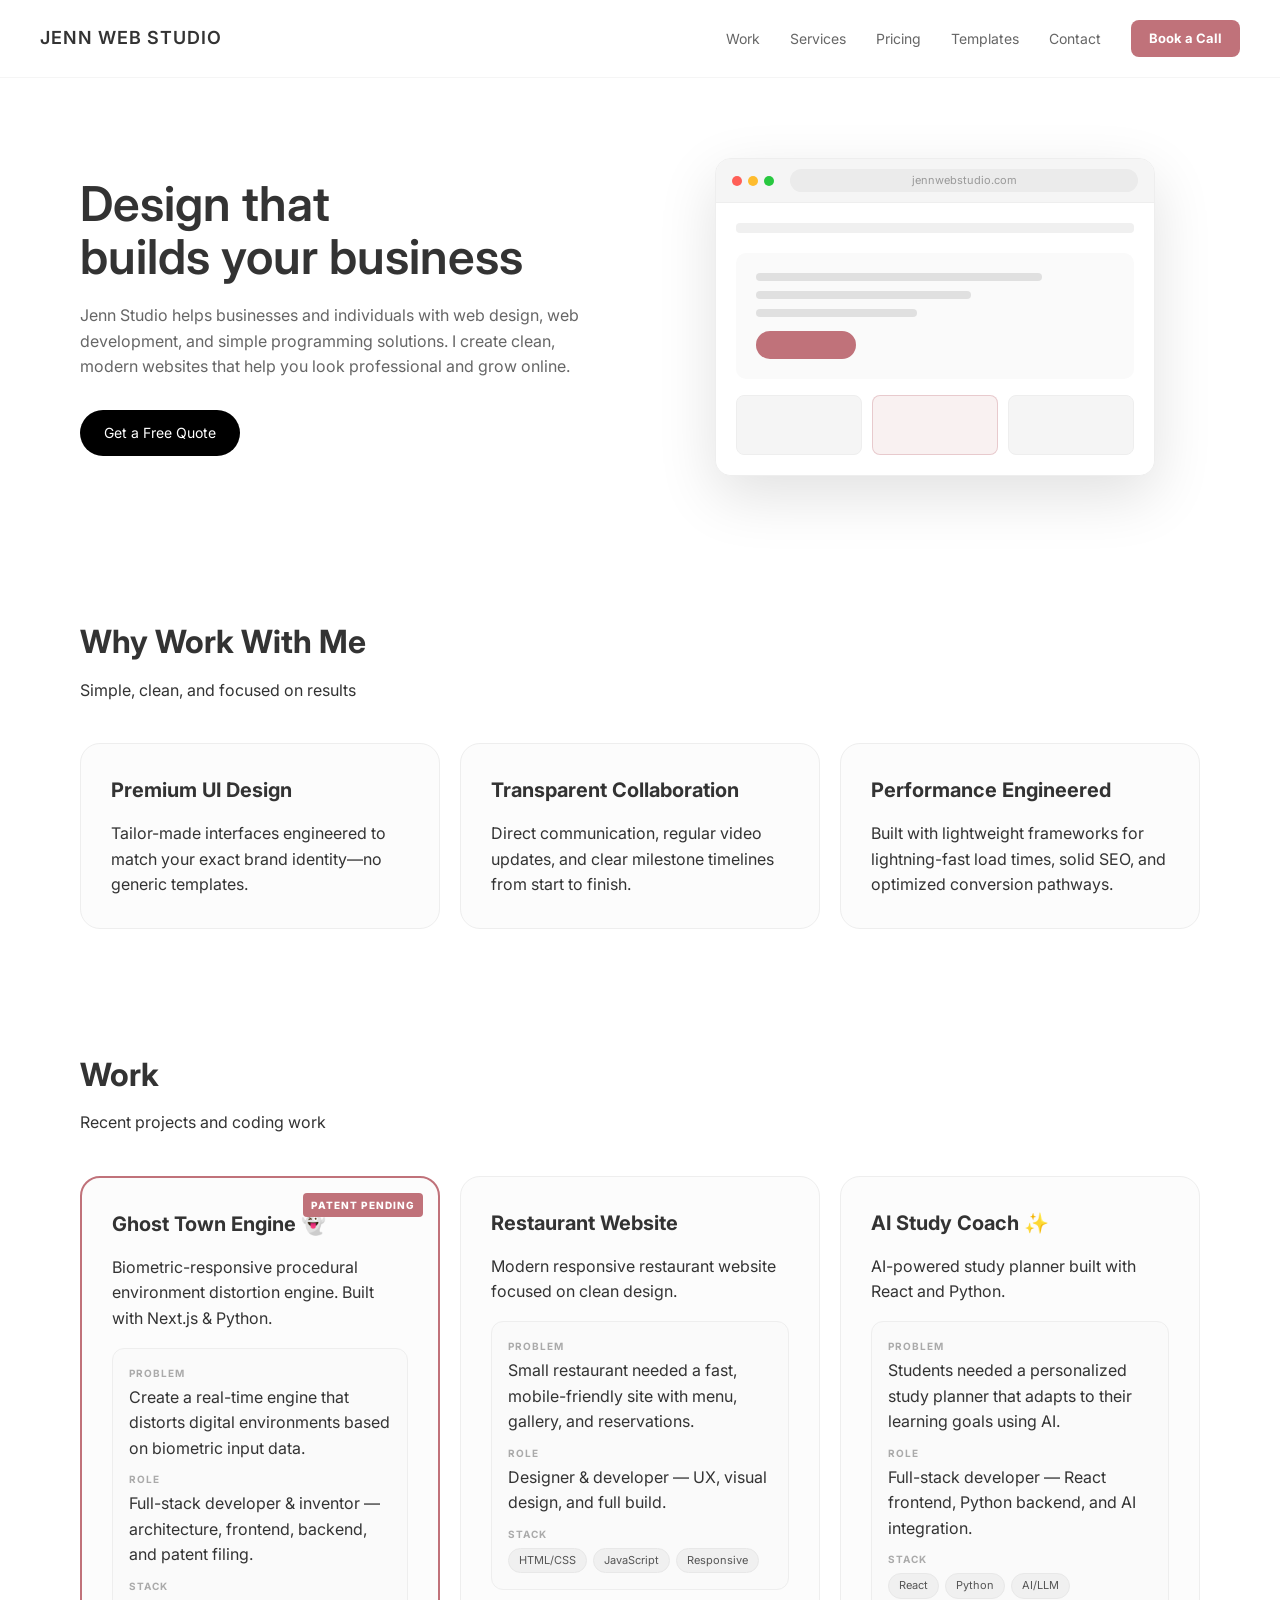
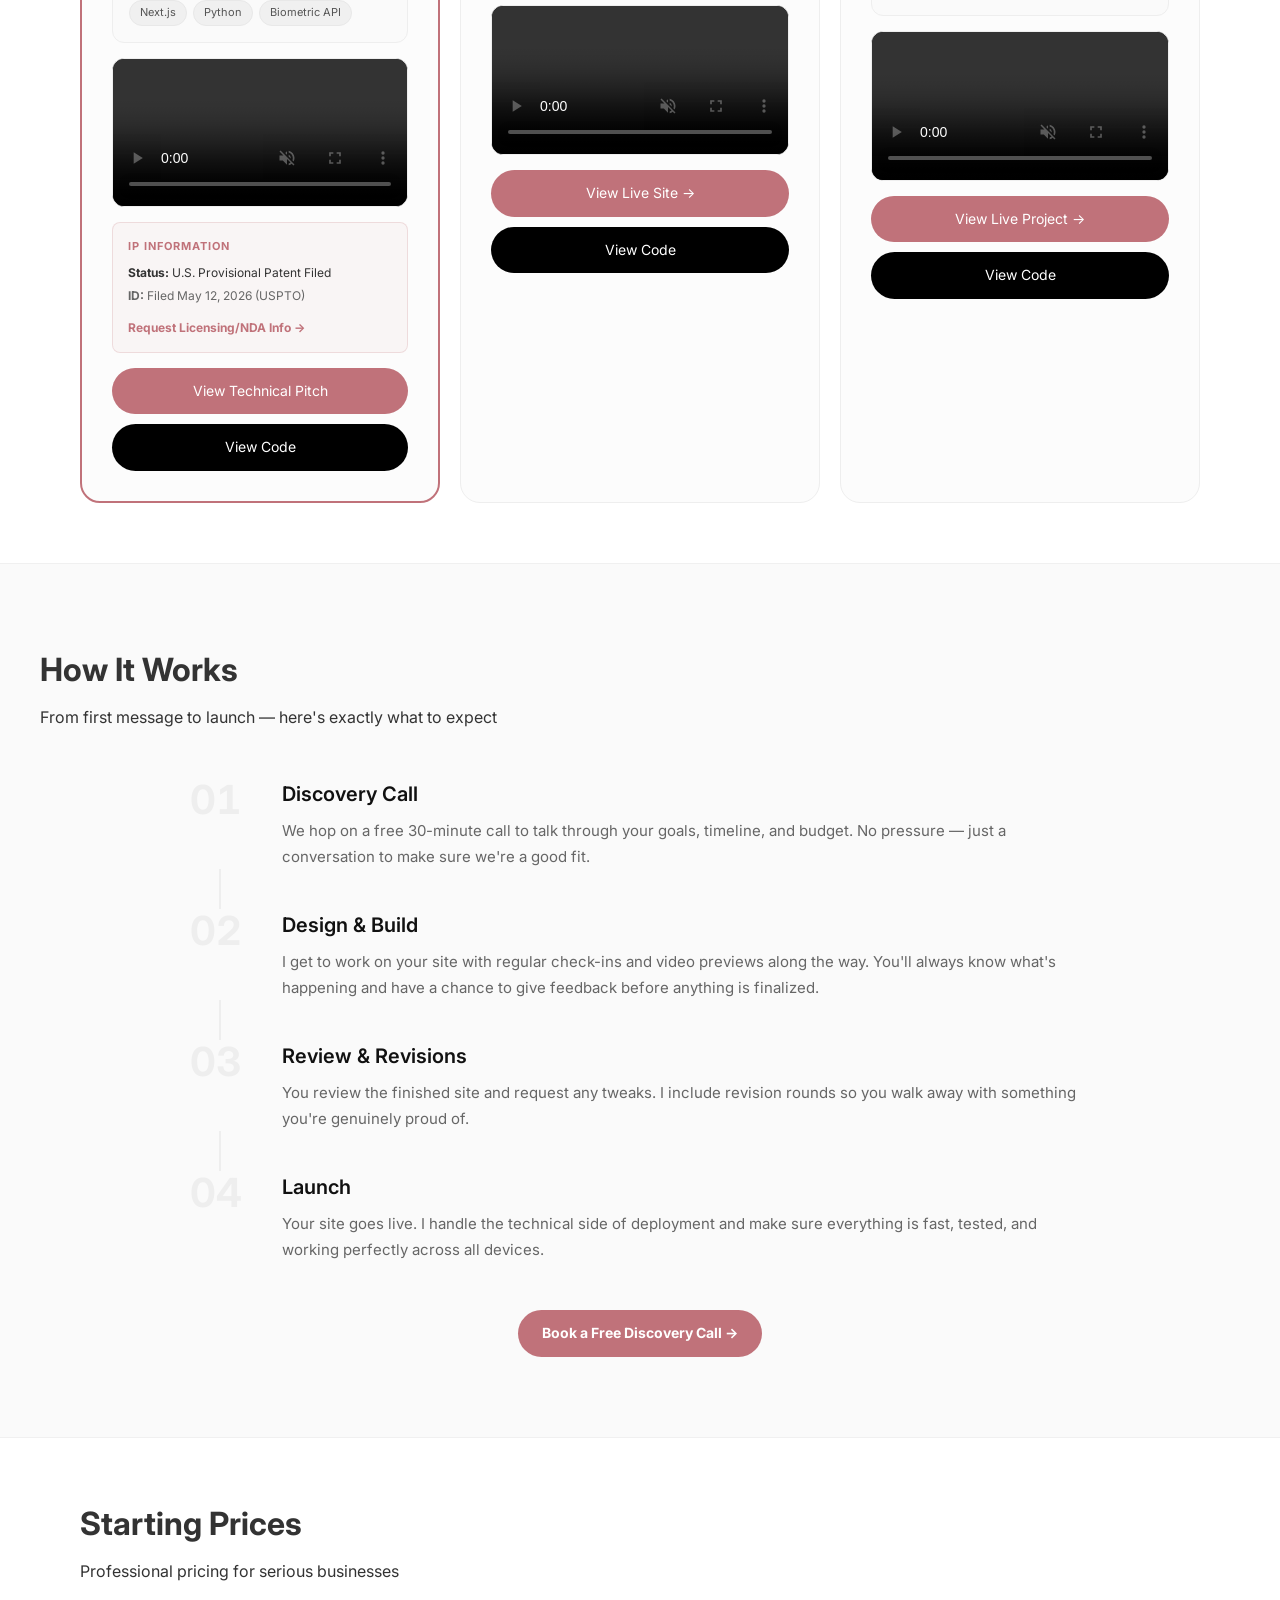
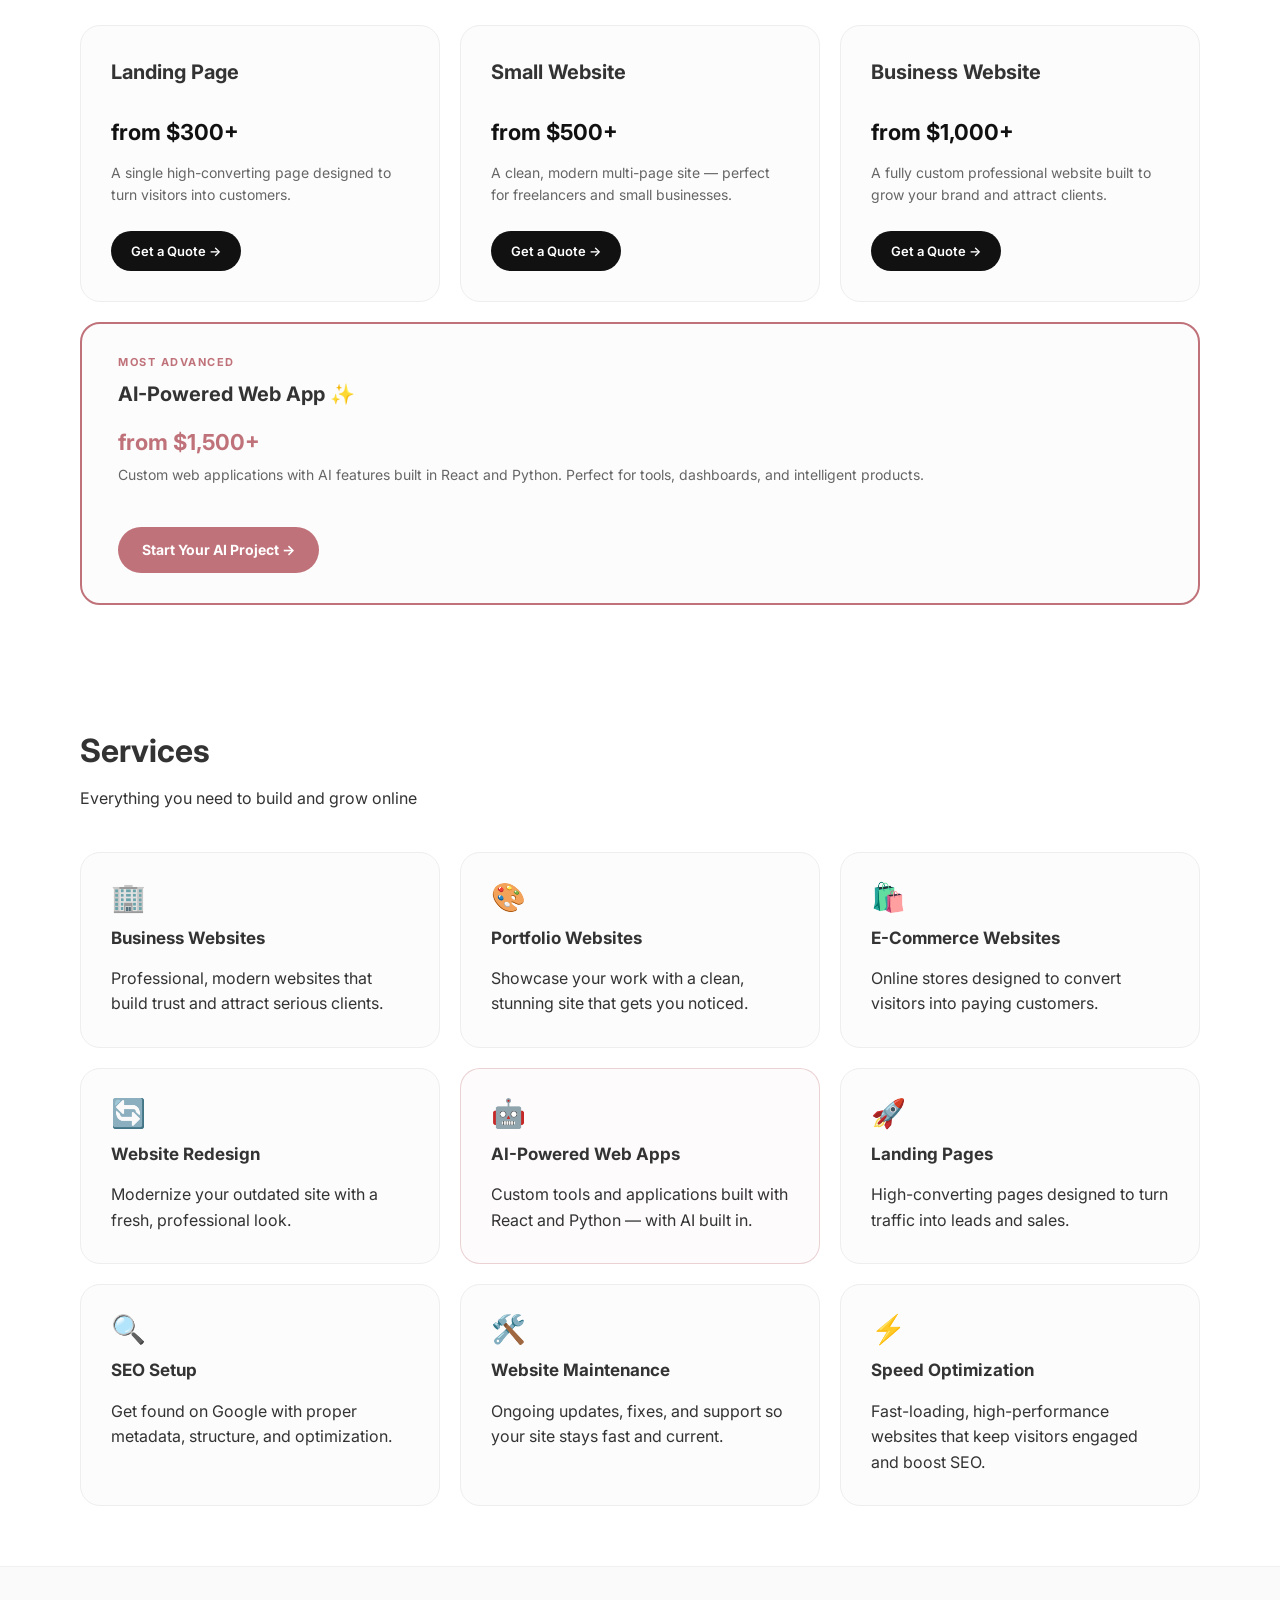
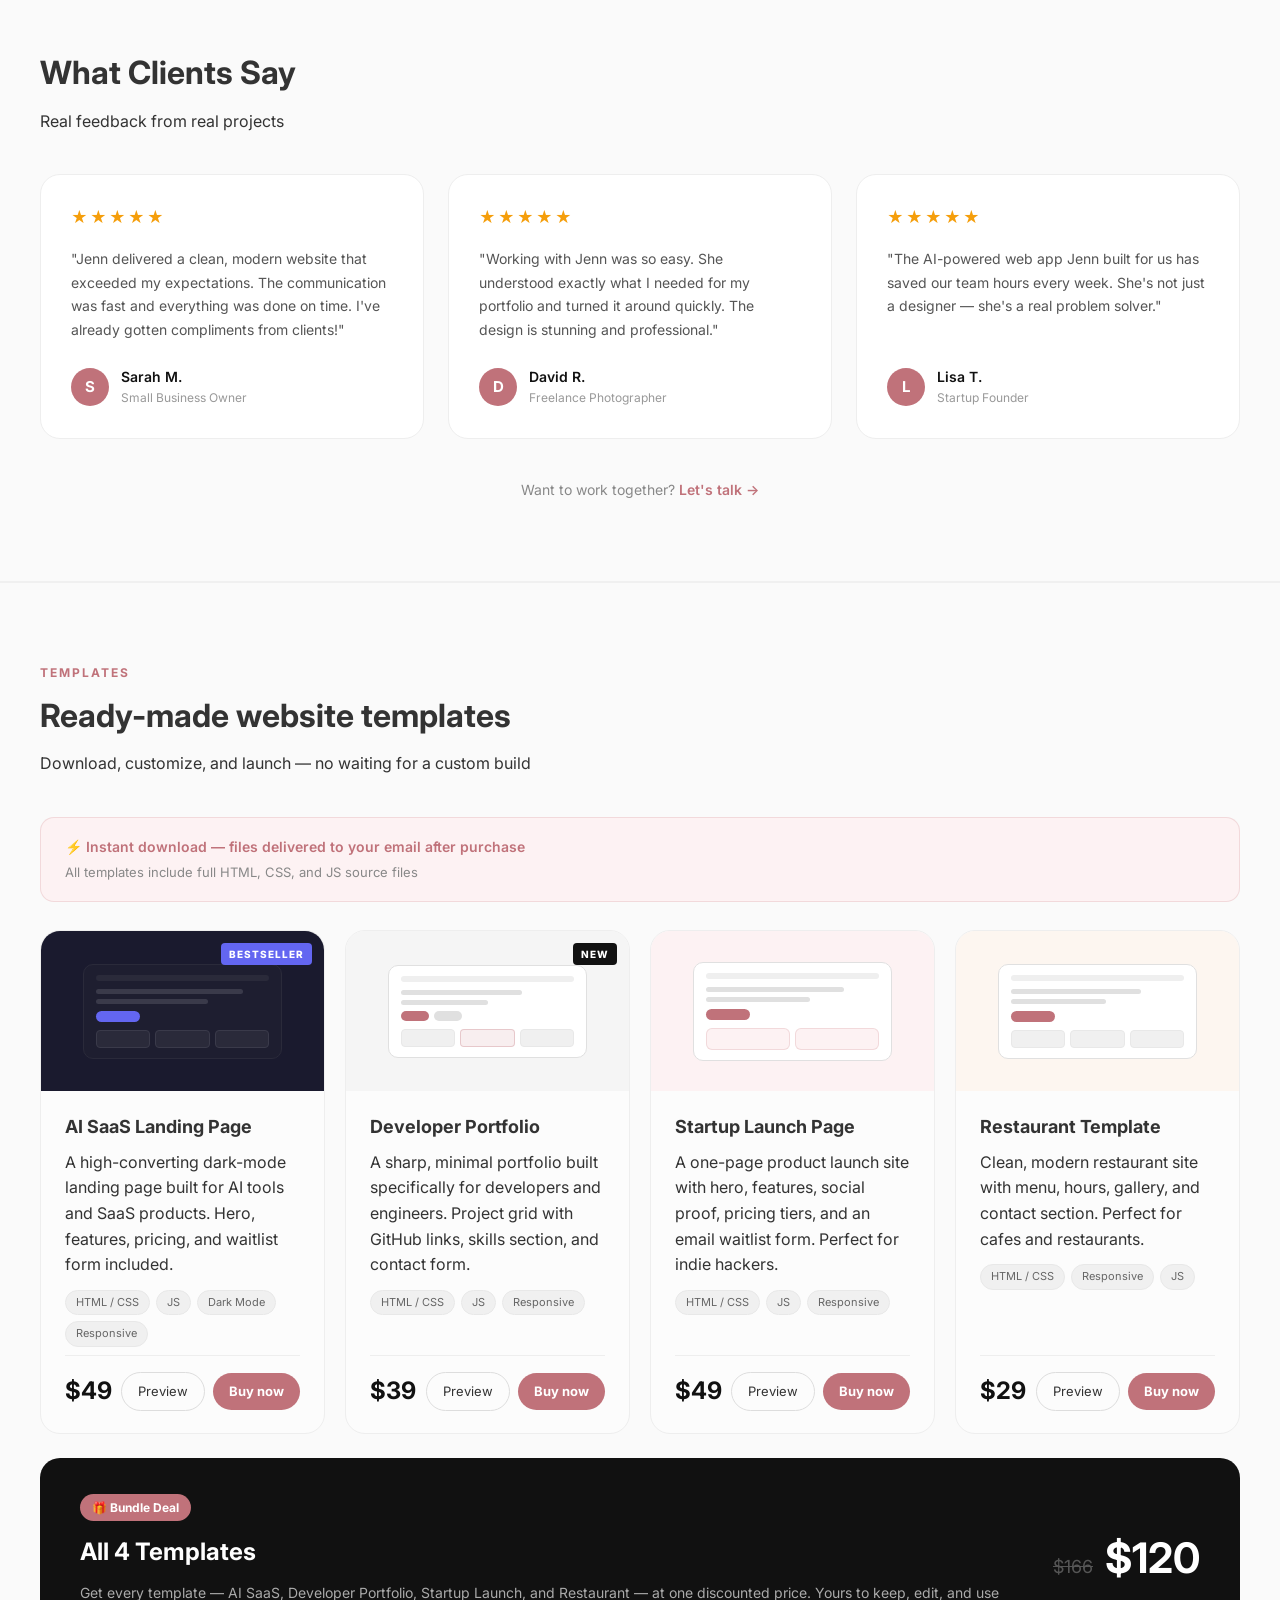
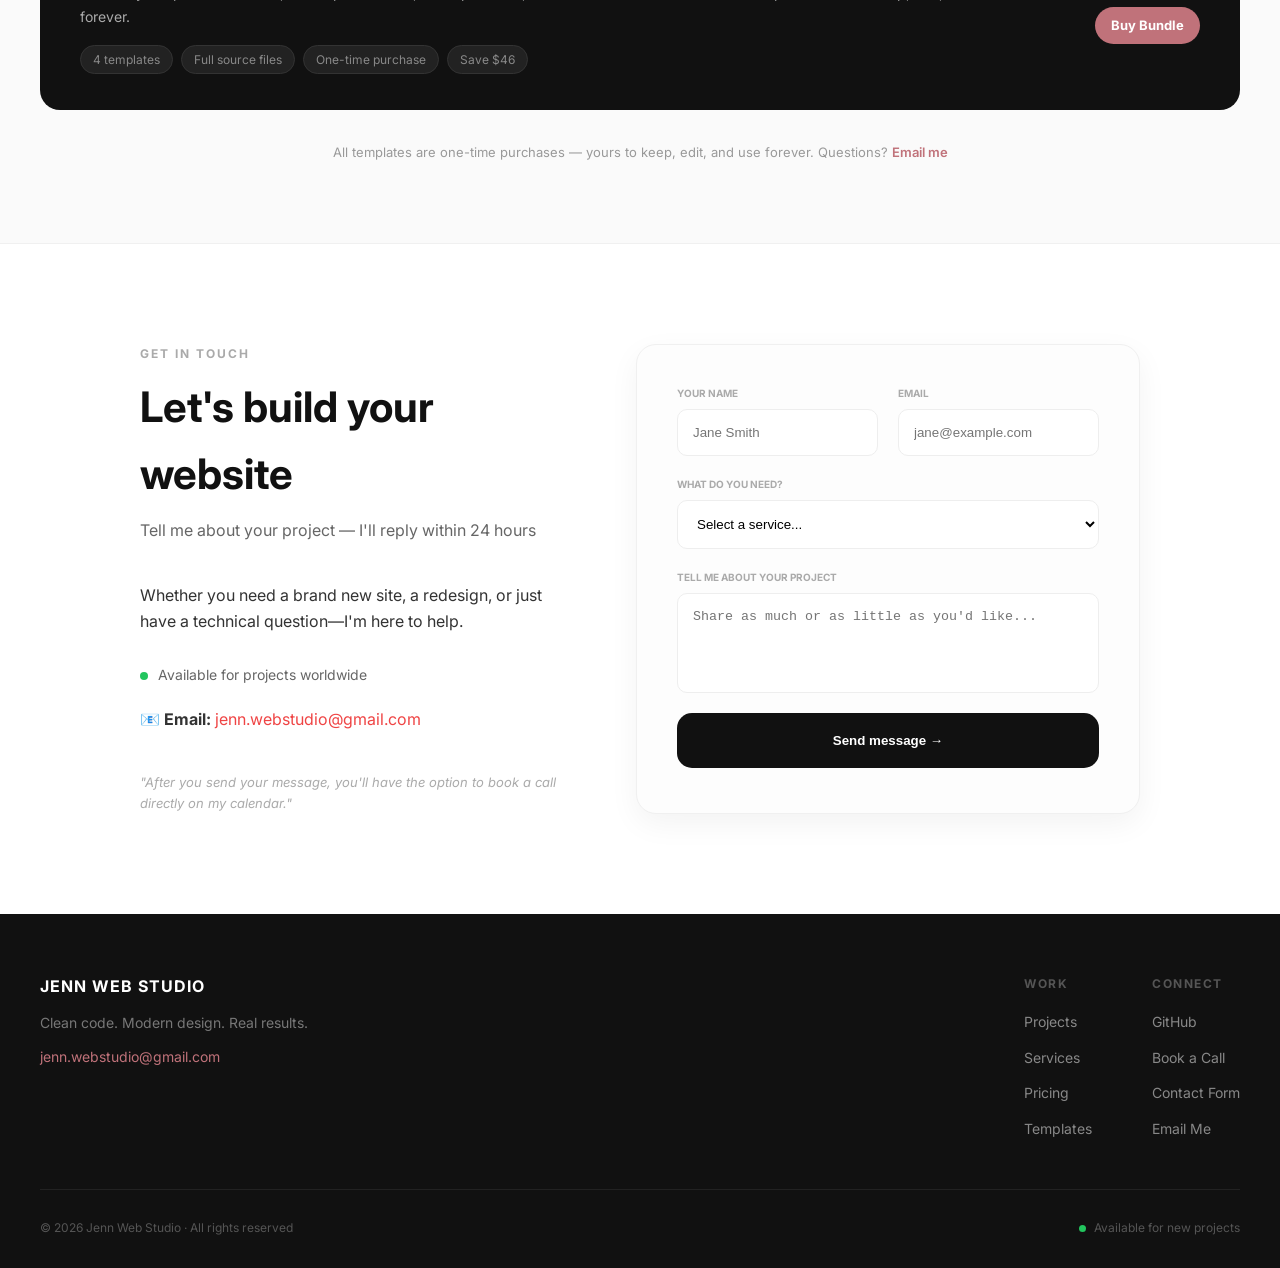
==== commit c5887af4: "Update index.html" ====
--- a/index.html
+++ b/index.html
@@ -423,7 +423,7 @@
             <span class="template-price">$49</span>
             <div class="template-actions">
               <a href="#" target="_blank" class="btn btn-outline-sm">Preview</a>
-              <a href="YOUR_STRIPE_LINK_AI_SAAS" target="_blank" class="btn btn-pink-sm">Buy now</a>
+             <a href="https://buy.stripe.com/eVqaEW0Wqcv483d7wt1gs04" target="_blank" class="btn btn-pink-sm">Buy now</a>
             </div>
           </div>
         </div>
@@ -462,7 +462,7 @@
             <span class="template-price">$39</span>
             <div class="template-actions">
               <a href="#" target="_blank" class="btn btn-outline-sm">Preview</a>
-              <a href="YOUR_STRIPE_LINK_DEV_PORTFOLIO" target="_blank" class="btn btn-pink-sm">Buy now</a>
+              <a href="https://buy.stripe.com/00waEW5cGcv42IT8Ax1gs03" target="_blank" class="btn btn-pink-sm">Buy now</a>
             </div>
           </div>
         </div>
@@ -496,7 +496,7 @@
             <span class="template-price">$49</span>
             <div class="template-actions">
               <a href="#" target="_blank" class="btn btn-outline-sm">Preview</a>
-              <a href="YOUR_STRIPE_LINK_STARTUP" target="_blank" class="btn btn-pink-sm">Buy now</a>
+              <a href="https://buy.stripe.com/9B68wO20udz86Z98Ax1gs02" target="_blank" class="btn btn-pink-sm">Buy now</a>
             </div>
           </div>
         </div>
@@ -527,7 +527,9 @@
             <span class="template-price">$29</span>
             <div class="template-actions">
               <a href="https://jenniferweldon22-dot.github.io/restaurant-template" target="_blank" class="btn btn-outline-sm">Preview</a>
-              <a href="https://buy.stripe.com/5kQ7sKgVo52C97h8Ax1gs00" target="_blank" class="btn btn-pink-sm">Buy now</a>
+              <a href="https://buy.stripe.com/4gM8wO6gK0MmerB2c91gs01" target="_blank" class="btn btn-pink-sm">
+            Buy now
+            </a>
             </div>
           </div>
         </div>
@@ -553,7 +555,9 @@
           <span class="bundle-original">$166</span>
           <span class="bundle-price">$120</span>
         </div>
-        <a href="YOUR_STRIPE_LINK_BUNDLE" target="_blank" class="btn btn-pink bundle-cta">Get the Bundle →</a>
+        <a href="https://buy.stripe.com/dRm9ASgVobr0cjtdUR1gs05" target="_blank" class="btn btn-pink-sm">
+        Buy Bundle
+        </a>
       </div>
     </div>
 
--- a/style.css
+++ b/style.css
@@ -1,825 +1,232 @@
 /* RESET & BASE STYLES */
-* {
-  margin: 0;
-  padding: 0;
-  box-sizing: border-box;
+* { margin: 0; padding: 0; box-sizing: border-box; }
+body { font-family: 'Inter', sans-serif; line-height: 1.6; color: #333; background-color: #fff; }
+
+/* NAVIGATION */
+.header { padding: 20px 40px; background: white; position: sticky; top: 0; z-index: 100; border-bottom: 1px solid #f5f5f5; }
+.nav { display: flex; justify-content: space-between; align-items: center; max-width: 1200px; margin: 0 auto; }
+.logo { font-weight: 600; font-size: 18px; letter-spacing: 1px; }
+.nav-links { display: flex; list-style: none; gap: 30px; align-items: center; }
+.nav-links a { text-decoration: none; color: #666; font-size: 14px; }
+.btn-nav-pink { padding: 8px 18px !important; font-size: 13px !important; background: #c0727a !important; color: #fff !important; border-radius: 8px !important; font-weight: 700 !important; text-decoration: none !important; white-space: nowrap; display: inline-block; transition: opacity 0.2s; }
+.btn-nav-pink:hover { opacity: 0.85; }
+
+/* HERO */
+.hero { padding: 80px 40px; max-width: 1200px; margin: 0 auto; display: grid; grid-template-columns: 1fr 1fr; gap: 60px; align-items: center; }
+.hero h1 { font-size: 48px; font-weight: 600; margin-bottom: 20px; line-height: 1.1; }
+.hero p { font-size: 16px; color: #666; max-width: 500px; margin-bottom: 30px; }
+.hero-right { display: flex; justify-content: center; align-items: center; }
+
+/* #1 — hero screenshot class (swap in when you have a real image) */
+.hero-screenshot { width: 100%; max-width: 440px; border-radius: 16px; box-shadow: 0 20px 60px rgba(0,0,0,0.12); border: 1px solid #eee; object-fit: cover; }
+
+/* HERO MOCKUP */
+.hero-mockup { width: 100%; max-width: 440px; background: #fff; border-radius: 16px; box-shadow: 0 20px 60px rgba(0,0,0,0.12); overflow: hidden; border: 1px solid #eee; }
+.mockup-bar { background: #f5f5f5; padding: 10px 16px; display: flex; align-items: center; gap: 6px; border-bottom: 1px solid #eee; }
+.dot { width: 10px; height: 10px; border-radius: 50%; display: inline-block; }
+.dot.red { background: #ff5f57; } .dot.yellow { background: #febc2e; } .dot.green { background: #28c840; }
+.mockup-url { margin-left: 10px; font-size: 11px; color: #999; background: #ebebeb; padding: 3px 12px; border-radius: 20px; flex: 1; text-align: center; }
+.mockup-body { padding: 20px; background: #fff; }
+.mockup-nav { height: 10px; background: #f0f0f0; border-radius: 4px; margin-bottom: 20px; }
+.mockup-hero-block { background: #fafafa; border-radius: 10px; padding: 20px; margin-bottom: 16px; }
+.mockup-line { height: 8px; background: #e0e0e0; border-radius: 4px; margin-bottom: 10px; }
+.mockup-line.long { width: 80%; } .mockup-line.medium { width: 60%; } .mockup-line.short { width: 45%; }
+.mockup-btn-block { width: 100px; height: 28px; background: #c0727a; border-radius: 20px; margin-top: 14px; }
+.mockup-cards { display: grid; grid-template-columns: repeat(3, 1fr); gap: 10px; }
+.mockup-card { height: 60px; background: #f5f5f5; border-radius: 8px; border: 1px solid #eee; }
+.mockup-card.accent { background: rgba(192,114,122,0.1); border-color: rgba(192,114,122,0.3); }
+
+/* BUTTONS */
+.btn { display: inline-block; padding: 12px 24px; background: #000; color: #fff; text-decoration: none; border-radius: 50px; font-size: 14px; transition: opacity 0.2s; }
+.btn:hover { opacity: 0.8; }
+.btn-pink { display: inline-block; padding: 12px 24px; background: #c0727a; color: #fff; text-decoration: none; border-radius: 50px; font-size: 14px; font-weight: 700; transition: opacity 0.2s; border: none; cursor: pointer; }
+.btn-pink:hover { opacity: 0.85; }
+.btn-outline-sm { display: inline-block; padding: 8px 16px; background: transparent; color: #333; text-decoration: none; border-radius: 50px; font-size: 13px; border: 1px solid #ddd; transition: all 0.2s; white-space: nowrap; }
+.btn-outline-sm:hover { background: #f5f5f5; opacity: 1; }
+.btn-pink-sm { display: inline-block; padding: 8px 16px; background: #c0727a; color: #fff; text-decoration: none; border-radius: 50px; font-size: 13px; font-weight: 700; border: none; transition: opacity 0.2s; cursor: pointer; white-space: nowrap; }
+.btn-pink-sm:hover { opacity: 0.85; }
+
+/* SECTIONS */
+.section { padding: 60px 40px; max-width: 1200px; margin: 0 auto; }
+.section-header { margin-bottom: 40px; }
+.section-header h2 { font-size: 32px; margin-bottom: 10px; }
+
+/* GRID & CARDS */
+.services-grid { display: grid; grid-template-columns: repeat(3, 1fr); gap: 20px; }
+.service-card { padding: 30px; background: #fcfcfc; border: 1px solid #eee; border-radius: 20px; }
+.service-card h3 { margin-bottom: 15px; font-size: 20px; }
+
+/* ===================== #5 SERVICE ICONS ===================== */
+.service-card-icon { display: flex; flex-direction: column; gap: 10px; }
+.service-icon { font-size: 28px; line-height: 1; margin-bottom: 4px; }
+.service-card-icon h3 { margin-bottom: 4px; font-size: 17px; }
+
+/* ===================== #6 CASE STUDY META ===================== */
+.case-study-meta { margin-top: 16px; display: flex; flex-direction: column; gap: 10px; background: #fafafa; border-radius: 12px; padding: 16px; border: 1px solid #eee; }
+.case-study-row { display: flex; flex-direction: column; gap: 4px; }
+.case-label { font-size: 10px; text-transform: uppercase; font-weight: 700; color: #aaa; letter-spacing: 1px; }
+.tech-tags { display: flex; gap: 6px; flex-wrap: wrap; margin-top: 2px; }
+.tech-tag { font-size: 11px; background: #f0f0f0; color: #555; padding: 3px 10px; border-radius: 20px; border: 1px solid #e8e8e8; }
+
+/* ===================== #4/#9 PRICING ===================== */
+.pricing-card { display: flex; flex-direction: column; gap: 8px; }
+.price { font-size: 22px; font-weight: 700; color: #111; margin: 4px 0; }
+.price-desc { color: #666; font-size: 14px; flex: 1; }
+.btn-pricing { display: inline-block; margin-top: 16px; padding: 10px 20px; background: #111; color: #fff; text-decoration: none; border-radius: 50px; font-size: 13px; font-weight: 600; transition: opacity 0.2s; align-self: flex-start; }
+.btn-pricing:hover { opacity: 0.75; }
+/* AI card full-width */
+.pricing-ai-card { padding: 30px 36px; }
+.pricing-ai-inner { display: flex; align-items: center; justify-content: space-between; gap: 40px; flex-wrap: wrap; }
+.pricing-ai-label { font-size: 11px; text-transform: uppercase; font-weight: 700; letter-spacing: 1.5px; color: #c0727a; margin-bottom: 6px; }
+.pricing-ai-cta { white-space: nowrap; }
+
+/* ===================== #7 PROCESS SECTION ===================== */
+.process-section { background: #fafafa; max-width: 100%; padding: 80px 40px; border-top: 1px solid #f0f0f0; border-bottom: 1px solid #f0f0f0; }
+.process-section .section-header { max-width: 1200px; margin: 0 auto 48px auto; }
+.process-steps { max-width: 900px; margin: 0 auto; display: flex; flex-direction: column; }
+.process-step { display: flex; gap: 32px; align-items: flex-start; }
+.process-number { font-size: 40px; font-weight: 700; color: #eee; line-height: 1; min-width: 60px; padding-top: 2px; font-variant-numeric: tabular-nums; }
+.process-content h3 { font-size: 20px; font-weight: 600; margin-bottom: 8px; color: #111; }
+.process-content p { color: #666; font-size: 15px; line-height: 1.7; }
+.process-connector { width: 2px; height: 40px; background: #eee; margin-left: 29px; }
+
+/* ===================== TESTIMONIALS ===================== */
+.testimonials-section { background: #fafafa; max-width: 100%; padding: 80px 40px; border-top: 1px solid #f0f0f0; border-bottom: 1px solid #f0f0f0; }
+.testimonials-section .section-header { max-width: 1200px; margin: 0 auto 40px auto; }
+.testimonials-grid { display: grid; grid-template-columns: repeat(3, 1fr); gap: 24px; max-width: 1200px; margin: 0 auto; }
+.testimonial-card { background: #fff; border: 1px solid #eee; border-radius: 20px; padding: 30px; display: flex; flex-direction: column; gap: 16px; }
+.stars { color: #f59e0b; font-size: 16px; letter-spacing: 2px; }
+.testimonial-text { font-size: 14px; color: #555; line-height: 1.7; flex: 1; }
+.testimonial-author { display: flex; align-items: center; gap: 12px; margin-top: 8px; }
+.author-avatar { width: 38px; height: 38px; background: #c0727a; color: #fff; border-radius: 50%; display: flex; align-items: center; justify-content: center; font-weight: 700; font-size: 15px; flex-shrink: 0; }
+.author-name { font-weight: 600; font-size: 14px; color: #111; margin: 0; }
+.author-role { font-size: 12px; color: #999; margin: 0; }
+/* #3 LinkedIn link style */
+.author-linkedin { font-size: 11px; color: #0077b5; text-decoration: none; font-weight: 600; display: inline-block; margin-top: 3px; }
+.author-linkedin:hover { text-decoration: underline; }
+/* CTA note below testimonials */
+.testimonials-cta-note { text-align: center; margin-top: 40px; font-size: 14px; color: #888; max-width: 1200px; margin-left: auto; margin-right: auto; }
+.testimonials-cta-note a { color: #c0727a; text-decoration: none; font-weight: 600; }
+.testimonials-cta-note a:hover { text-decoration: underline; }
+
+/* ===================== TEMPLATES ===================== */
+.templates-section { background: #fafafa; max-width: 100%; padding: 80px 40px; border-top: 1px solid #f0f0f0; border-bottom: 1px solid #f0f0f0; }
+.templates-inner { max-width: 1200px; margin: 0 auto; }
+.templates-label { text-transform: uppercase; font-size: 12px; font-weight: 700; color: #c0727a; letter-spacing: 2px; margin-bottom: 8px; }
+.templates-banner { background: #fdf2f3; border: 1px solid rgba(192,114,122,0.2); border-radius: 14px; padding: 18px 24px; margin-bottom: 28px; display: flex; align-items: center; }
+.templates-banner-title { font-size: 14px; color: #c0727a; font-weight: 600; margin-bottom: 4px; }
+.templates-banner-sub { font-size: 13px; color: #888; margin: 0; }
+.template-card { padding: 0; overflow: hidden; display: flex; flex-direction: column; }
+.template-preview { background: #fdf2f3; height: 160px; display: flex; align-items: center; justify-content: center; position: relative; padding: 20px; }
+.template-preview-alt { background: #f5f5f5; }
+.template-badge { position: absolute; top: 12px; right: 12px; background: #c0727a; color: #fff; font-size: 10px; font-weight: 800; padding: 3px 8px; border-radius: 4px; letter-spacing: 1px; }
+.template-mockup { width: 82%; background: #fff; border-radius: 10px; border: 1px solid #e0e0e0; padding: 10px 12px; }
+.t-mock-nav { height: 6px; background: #efefef; border-radius: 3px; margin-bottom: 8px; }
+.t-mock-hero { margin-bottom: 8px; }
+.t-mock-line { height: 5px; background: #e0e0e0; border-radius: 3px; margin-bottom: 5px; }
+.t-mock-cta { width: 44px; height: 11px; background: #c0727a; border-radius: 20px; margin-top: 7px; }
+.t-mock-cards { display: grid; grid-template-columns: repeat(3, 1fr); gap: 5px; }
+.t-mock-card { height: 18px; background: #f0f0f0; border-radius: 4px; border: 1px solid #e8e8e8; }
+.t-mock-link-btn { height: 11px; background: #e0e0e0; border-radius: 20px; margin-bottom: 5px; }
+.template-body { padding: 22px 24px; display: flex; flex-direction: column; gap: 8px; flex: 1; }
+.template-body h3 { margin-bottom: 0; font-size: 18px; }
+.template-tags { display: flex; gap: 6px; flex-wrap: wrap; margin-top: 4px; }
+.template-tag { font-size: 11px; background: #f0f0f0; color: #666; padding: 3px 10px; border-radius: 20px; border: 1px solid #e8e8e8; }
+.template-footer { display: flex; align-items: center; justify-content: space-between; margin-top: auto; padding-top: 16px; border-top: 1px solid #eee; }
+.template-price { font-size: 24px; font-weight: 700; color: #111; }
+.template-actions { display: flex; gap: 8px; align-items: center; }
+.templates-note { text-align: center; margin-top: 32px; font-size: 13px; color: #999; }
+.templates-note a { color: #c0727a; text-decoration: none; font-weight: 600; }
+.templates-note a:hover { text-decoration: underline; }
+
+/* 4-template grid */
+.templates-grid-4 { display: grid; grid-template-columns: repeat(4, 1fr); gap: 20px; }
+
+/* Dark preview (AI SaaS) */
+.template-preview-dark { background: #1a1a2e; }
+.template-mockup-dark { background: #1e1e30; border-color: #2a2a3a; }
+
+/* Warm preview (Restaurant) */
+.template-preview-warm { background: #fdf6f0; }
+
+/* Bundle card */
+.bundle-card { margin-top: 24px; background: #111; border-radius: 20px; padding: 36px 40px; display: flex; align-items: center; justify-content: space-between; gap: 40px; flex-wrap: wrap; }
+.bundle-left { flex: 1; min-width: 240px; }
+.bundle-badge { display: inline-block; font-size: 12px; font-weight: 700; color: #fff; background: #c0727a; padding: 4px 12px; border-radius: 20px; margin-bottom: 12px; }
+.bundle-left h3 { font-size: 24px; color: #fff; margin-bottom: 10px; }
+.bundle-left p { font-size: 14px; color: #aaa; line-height: 1.7; margin-bottom: 16px; }
+.bundle-tags { display: flex; gap: 8px; flex-wrap: wrap; }
+.bundle-tag { font-size: 12px; background: #222; color: #888; padding: 4px 12px; border-radius: 20px; border: 1px solid #333; }
+.bundle-right { display: flex; flex-direction: column; align-items: flex-end; gap: 16px; }
+.bundle-pricing { display: flex; align-items: baseline; gap: 12px; }
+.bundle-original { font-size: 18px; color: #555; text-decoration: line-through; }
+.bundle-price { font-size: 42px; font-weight: 700; color: #fff; }
+.bundle-cta { white-space: nowrap; padding: 14px 28px; font-size: 15px; }
+
+/* ===================== #8 FOOTER ===================== */
+.site-footer { background: #111; color: #aaa; padding: 60px 40px 30px; }
+.footer-inner { max-width: 1200px; margin: 0 auto; display: flex; justify-content: space-between; gap: 60px; flex-wrap: wrap; padding-bottom: 48px; border-bottom: 1px solid #222; }
+.footer-logo { font-size: 16px; font-weight: 700; color: #fff; letter-spacing: 1px; margin-bottom: 12px; }
+.footer-tagline { font-size: 14px; color: #777; margin-bottom: 10px; }
+.footer-email a { font-size: 14px; color: #c0727a; text-decoration: none; }
+.footer-email a:hover { text-decoration: underline; }
+.footer-nav { display: flex; gap: 60px; }
+.footer-col h4 { font-size: 12px; text-transform: uppercase; letter-spacing: 1.5px; font-weight: 700; color: #555; margin-bottom: 16px; }
+.footer-col ul { list-style: none; display: flex; flex-direction: column; gap: 10px; }
+.footer-col ul li a { font-size: 14px; color: #888; text-decoration: none; transition: color 0.2s; }
+.footer-col ul li a:hover { color: #fff; }
+.footer-bottom { max-width: 1200px; margin: 28px auto 0; display: flex; justify-content: space-between; align-items: center; flex-wrap: wrap; gap: 12px; font-size: 12px; color: #555; }
+.footer-available { display: flex; align-items: center; gap: 8px; }
+.avail-dot { display: inline-block; width: 7px; height: 7px; background: #22c55e; border-radius: 50%; animation: pulse 2s infinite; }
+@keyframes pulse { 0%,100%{opacity:1;} 50%{opacity:0.4;} }
+
+/* VIDEO */
+video, img { border-radius: 12px; border: 1px solid #eee; display: block; }
+
+/* RESPONSIVE — TABLET */
+@media (max-width: 900px) {
+  .hero { grid-template-columns: 1fr; padding: 50px 30px; gap: 30px; }
+  .hero-right { display: none; }
+  .services-grid { grid-template-columns: repeat(2, 1fr); }
+  .testimonials-grid { grid-template-columns: repeat(2, 1fr); }
+  .section { padding: 50px 30px; }
+  .testimonials-section, .templates-section, .process-section { padding: 60px 30px; }
+  .pricing-ai-inner { flex-direction: column; align-items: flex-start; }
+  .footer-nav { gap: 30px; }
+  .templates-grid-4 { grid-template-columns: repeat(2, 1fr); }
+  .bundle-card { flex-direction: column; align-items: flex-start; }
+  .bundle-right { align-items: flex-start; }
 }
 
-body {
-  font-family: 'Inter', sans-serif;
-  line-height: 1.6;
-  color: #333;
-  background-color: #fff;
+/* RESPONSIVE — MOBILE */
+@media (max-width: 600px) {
+  .header { padding: 14px 16px; }
+  .nav-links { gap: 10px; }
+  .nav-links a { font-size: 11px; }
+  .btn-nav-pink { padding: 6px 10px !important; font-size: 11px !important; }
+  .nav-links li:nth-child(2), .nav-links li:nth-child(3), .nav-links li:nth-child(4) { display: none; }
+  .hero { padding: 30px 16px; grid-template-columns: 1fr; }
+  .hero h1 { font-size: 28px; }
+  .hero p { font-size: 14px; }
+  .section { padding: 40px 16px; }
+  .section-header h2 { font-size: 26px; }
+  .services-grid { grid-template-columns: 1fr; }
+  .testimonials-grid { grid-template-columns: 1fr; }
+  .testimonials-section, .templates-section, .process-section { padding: 40px 16px; }
+  #contact > div { grid-template-columns: 1fr !important; gap: 30px !important; }
+  #contact h2 { font-size: 28px !important; }
+  #contact-form > div:first-child { grid-template-columns: 1fr !important; }
+  .service-card { padding: 20px; }
+  .template-card { padding: 0; }
+  .template-footer { flex-direction: column; align-items: flex-start; gap: 12px; }
+  .process-step { gap: 20px; }
+  .process-number { font-size: 28px; min-width: 44px; }
+  .pricing-ai-inner { flex-direction: column; align-items: flex-start; gap: 20px; }
+  .site-footer { padding: 48px 16px 24px; }
+  .footer-inner { flex-direction: column; gap: 32px; }
+  .footer-nav { flex-direction: column; gap: 24px; }
+  .footer-bottom { flex-direction: column; align-items: flex-start; }
+  .templates-grid-4 { grid-template-columns: 1fr; }
+  .bundle-card { padding: 24px 20px; }
+  .bundle-price { font-size: 32px; }
 }
-
-/* NAVIGATION */
-.header {
-  padding: 20px 40px;
-  background: white;
-  position: sticky;
-  top: 0;
-  z-index: 100;
-  border-bottom: 1px solid #f5f5f5;
-}
-
-.nav {
-  display: flex;
-  justify-content: space-between;
-  align-items: center;
-  max-width: 1200px;
-  margin: 0 auto;
-}
-
-.logo {
-  font-weight: 600;
-  font-size: 18px;
-  letter-spacing: 1px;
-}
-
-.nav-links {
-  display: flex;
-  list-style: none;
-  gap: 30px;
-  align-items: center;
-}
-
-.nav-links a {
-  text-decoration: none;
-  color: #666;
-  font-size: 14px;
-}
-
-/* Book a Call nav button */
-.btn-nav-pink {
-  padding: 8px 18px !important;
-  font-size: 13px !important;
-  background: #c0727a !important;
-  color: #fff !important;
-  border-radius: 8px !important;
-  font-weight: 700 !important;
-  text-decoration: none !important;
-  white-space: nowrap;
-  display: inline-block;
-  transition: opacity 0.2s;
-}
-
-.btn-nav-pink:hover {
-  opacity: 0.85;
-}
-
-/* HERO SECTION */
-.hero {
-  padding: 80px 40px;
-  max-width: 1200px;
-  margin: 0 auto;
-  display: grid;
-  grid-template-columns: 1fr 1fr;
-  gap: 60px;
-  align-items: center;
-}
-
-.hero h1 {
-  font-size: 48px;
-  font-weight: 600;
-  margin-bottom: 20px;
-  line-height: 1.1;
-}
-
-.hero p {
-  font-size: 16px;
-  color: #666;
-  max-width: 500px;
-  margin-bottom: 30px;
-}
-
-/* HERO MOCKUP */
-.hero-right {
-  display: flex;
-  justify-content: center;
-  align-items: center;
-}
-
-.hero-mockup {
-  width: 100%;
-  max-width: 440px;
-  background: #fff;
-  border-radius: 16px;
-  box-shadow: 0 20px 60px rgba(0,0,0,0.12);
-  overflow: hidden;
-  border: 1px solid #eee;
-}
-
-.mockup-bar {
-  background: #f5f5f5;
-  padding: 10px 16px;
-  display: flex;
-  align-items: center;
-  gap: 6px;
-  border-bottom: 1px solid #eee;
-}
-
-.dot {
-  width: 10px;
-  height: 10px;
-  border-radius: 50%;
-  display: inline-block;
-}
-.dot.red    { background: #ff5f57; }
-.dot.yellow { background: #febc2e; }
-.dot.green  { background: #28c840; }
-
-.mockup-url {
-  margin-left: 10px;
-  font-size: 11px;
-  color: #999;
-  background: #ebebeb;
-  padding: 3px 12px;
-  border-radius: 20px;
-  flex: 1;
-  text-align: center;
-}
-
-.mockup-body {
-  padding: 20px;
-  background: #fff;
-}
-
-.mockup-nav {
-  height: 10px;
-  background: #f0f0f0;
-  border-radius: 4px;
-  margin-bottom: 20px;
-}
-
-.mockup-hero-block {
-  background: #fafafa;
-  border-radius: 10px;
-  padding: 20px;
-  margin-bottom: 16px;
-}
-
-.mockup-line {
-  height: 8px;
-  background: #e0e0e0;
-  border-radius: 4px;
-  margin-bottom: 10px;
-}
-.mockup-line.long   { width: 80%; }
-.mockup-line.medium { width: 60%; }
-.mockup-line.short  { width: 45%; }
-
-.mockup-btn-block {
-  width: 100px;
-  height: 28px;
-  background: #c0727a;
-  border-radius: 20px;
-  margin-top: 14px;
-}
-
-.mockup-cards {
-  display: grid;
-  grid-template-columns: repeat(3, 1fr);
-  gap: 10px;
-}
-
-.mockup-card {
-  height: 60px;
-  background: #f5f5f5;
-  border-radius: 8px;
-  border: 1px solid #eee;
-}
-
-.mockup-card.accent {
-  background: rgba(192, 114, 122, 0.1);
-  border-color: rgba(192, 114, 122, 0.3);
-}
-
-/* BUTTONS */
-.btn {
-  display: inline-block;
-  padding: 12px 24px;
-  background: #000;
-  color: #fff;
-  text-decoration: none;
-  border-radius: 50px;
-  font-size: 14px;
-  transition: opacity 0.2s;
-}
-
-.btn:hover {
-  opacity: 0.8;
-}
-
-.btn-pink {
-  display: inline-block;
-  padding: 12px 24px;
-  background: #c0727a;
-  color: #fff;
-  text-decoration: none;
-  border-radius: 50px;
-  font-size: 14px;
-  font-weight: 700;
-  transition: opacity 0.2s;
-  border: none;
-  cursor: pointer;
-}
-
-.btn-pink:hover {
-  opacity: 0.85;
-}
-
-/* Small button variants for template cards */
-.btn-outline-sm {
-  display: inline-block;
-  padding: 8px 16px;
-  background: transparent;
-  color: #333;
-  text-decoration: none;
-  border-radius: 50px;
-  font-size: 13px;
-  border: 1px solid #ddd;
-  transition: all 0.2s;
-  white-space: nowrap;
-}
-
-.btn-outline-sm:hover {
-  background: #f5f5f5;
-  opacity: 1;
-}
-
-.btn-pink-sm {
-  display: inline-block;
-  padding: 8px 16px;
-  background: #c0727a;
-  color: #fff;
-  text-decoration: none;
-  border-radius: 50px;
-  font-size: 13px;
-  font-weight: 700;
-  border: none;
-  transition: opacity 0.2s;
-  cursor: pointer;
-  white-space: nowrap;
-}
-
-.btn-pink-sm:hover {
-  opacity: 0.85;
-}
-
-/* SECTIONS */
-.section {
-  padding: 60px 40px;
-  max-width: 1200px;
-  margin: 0 auto;
-}
-
-.section-header {
-  margin-bottom: 40px;
-}
-
-.section-header h2 {
-  font-size: 32px;
-  margin-bottom: 10px;
-}
-
-/* GRID & CARDS */
-.services-grid {
-  display: grid;
-  grid-template-columns: repeat(3, 1fr);
-  gap: 20px;
-}
-
-.service-card {
-  padding: 30px;
-  background: #fcfcfc;
-  border: 1px solid #eee;
-  border-radius: 20px;
-}
-
-.service-card h3 {
-  margin-bottom: 15px;
-  font-size: 20px;
-}
-
-/* FEATURED CARD (Ghost Town) */
-.service-card.featured {
-  border: 2px solid #c0727a;
-}
-
-/* PATENT BADGE */
-.patent-badge {
-  position: absolute;
-  top: 15px;
-  right: 15px;
-  background: #c0727a;
-  color: #fff;
-  font-size: 10px;
-  font-weight: 800;
-  padding: 4px 8px;
-  border-radius: 4px;
-  letter-spacing: 1px;
-  z-index: 10;
-}
-
-/* IP INFORMATION BOX */
-.ip-box {
-  background: rgba(192, 114, 122, 0.05);
-  border: 1px solid rgba(192, 114, 122, 0.2);
-  border-radius: 8px;
-  padding: 15px;
-  margin-top: 15px;
-}
-
-.ip-box h4 {
-  color: #c0727a;
-  font-size: 11px;
-  text-transform: uppercase;
-  margin-bottom: 8px;
-  letter-spacing: 1px;
-}
-
-.ip-box p {
-  font-size: 12px;
-  margin: 0;
-  color: #333;
-}
-
-.ip-box p + p {
-  margin-top: 4px;
-  color: #666;
-}
-
-.ip-box a {
-  display: block;
-  margin-top: 12px;
-  color: #c0727a;
-  font-size: 12px;
-  font-weight: bold;
-  text-decoration: none;
-}
-
-.ip-box a:hover {
-  text-decoration: underline;
-}
-
-/* VIDEO/IMAGE BOX */
-video, img {
-  border-radius: 12px;
-  border: 1px solid #eee;
-  display: block;
-}
-
-/* CONTACT BOX */
-.contact-box {
-  background: #f9f9f9;
-  padding: 40px;
-  border-radius: 24px;
-  text-align: center;
-}
-
-.contact-box a {
-  color: #000;
-  text-decoration: none;
-}
-
-/* FORM SUCCESS MESSAGE */
-#form-success {
-  text-align: center;
-  padding: 40px 20px;
-}
-
-#form-success h3 {
-  color: #111;
-  margin-bottom: 10px;
-}
-
-#form-success p {
-  color: #666;
-  margin-bottom: 24px;
-}
-
-/* TESTIMONIALS SECTION */
-.testimonials-section {
-  background: #fafafa;
-  max-width: 100%;
-  padding: 80px 40px;
-  border-top: 1px solid #f0f0f0;
-  border-bottom: 1px solid #f0f0f0;
-}
-
-.testimonials-section .section-header {
-  max-width: 1200px;
-  margin: 0 auto 40px auto;
-}
-
-.testimonials-grid {
-  display: grid;
-  grid-template-columns: repeat(3, 1fr);
-  gap: 24px;
-  max-width: 1200px;
-  margin: 0 auto;
-}
-
-.testimonial-card {
-  background: #fff;
-  border: 1px solid #eee;
-  border-radius: 20px;
-  padding: 30px;
-  display: flex;
-  flex-direction: column;
-  gap: 16px;
-}
-
-.stars {
-  color: #f59e0b;
-  font-size: 16px;
-  letter-spacing: 2px;
-}
-
-.testimonial-text {
-  font-size: 14px;
-  color: #555;
-  line-height: 1.7;
-  flex: 1;
-}
-
-.testimonial-author {
-  display: flex;
-  align-items: center;
-  gap: 12px;
-  margin-top: 8px;
-}
-
-.author-avatar {
-  width: 38px;
-  height: 38px;
-  background: #c0727a;
-  color: #fff;
-  border-radius: 50%;
-  display: flex;
-  align-items: center;
-  justify-content: center;
-  font-weight: 700;
-  font-size: 15px;
-  flex-shrink: 0;
-}
-
-.author-name {
-  font-weight: 600;
-  font-size: 14px;
-  color: #111;
-  margin: 0;
-}
-
-.author-role {
-  font-size: 12px;
-  color: #999;
-  margin: 0;
-}
-
-/* ================================
-   TEMPLATES SECTION
-   ================================ */
-.templates-section {
-  background: #fafafa;
-  max-width: 100%;
-  padding: 80px 40px;
-  border-top: 1px solid #f0f0f0;
-  border-bottom: 1px solid #f0f0f0;
-}
-
-.templates-inner {
-  max-width: 1200px;
-  margin: 0 auto;
-}
-
-.templates-label {
-  text-transform: uppercase;
-  font-size: 12px;
-  font-weight: 700;
-  color: #c0727a;
-  letter-spacing: 2px;
-  margin-bottom: 8px;
-}
-
-.templates-banner {
-  background: #fdf2f3;
-  border: 1px solid rgba(192, 114, 122, 0.2);
-  border-radius: 14px;
-  padding: 18px 24px;
-  margin-bottom: 28px;
-  display: flex;
-  align-items: center;
-}
-
-.templates-banner-title {
-  font-size: 14px;
-  color: #c0727a;
-  font-weight: 600;
-  margin-bottom: 4px;
-}
-
-.templates-banner-sub {
-  font-size: 13px;
-  color: #888;
-  margin: 0;
-}
-
-/* Template cards override base service-card padding */
-.template-card {
-  padding: 0;
-  overflow: hidden;
-  display: flex;
-  flex-direction: column;
-}
-
-/* Coloured preview area at top of each card */
-.template-preview {
-  background: #fdf2f3;
-  height: 160px;
-  display: flex;
-  align-items: center;
-  justify-content: center;
-  position: relative;
-  padding: 20px;
-}
-
-.template-preview-alt {
-  background: #f5f5f5;
-}
-
-/* NEW / POPULAR badge */
-.template-badge {
-  position: absolute;
-  top: 12px;
-  right: 12px;
-  background: #c0727a;
-  color: #fff;
-  font-size: 10px;
-  font-weight: 800;
-  padding: 3px 8px;
-  border-radius: 4px;
-  letter-spacing: 1px;
-}
-
-/* Mini browser mockup inside preview */
-.template-mockup {
-  width: 82%;
-  background: #fff;
-  border-radius: 10px;
-  border: 1px solid #e0e0e0;
-  padding: 10px 12px;
-}
-
-.t-mock-nav {
-  height: 6px;
-  background: #efefef;
-  border-radius: 3px;
-  margin-bottom: 8px;
-}
-
-.t-mock-hero {
-  margin-bottom: 8px;
-}
-
-.t-mock-line {
-  height: 5px;
-  background: #e0e0e0;
-  border-radius: 3px;
-  margin-bottom: 5px;
-}
-
-.t-mock-cta {
-  width: 44px;
-  height: 11px;
-  background: #c0727a;
-  border-radius: 20px;
-  margin-top: 7px;
-}
-
-.t-mock-cards {
-  display: grid;
-  grid-template-columns: repeat(3, 1fr);
-  gap: 5px;
-}
-
-.t-mock-card {
-  height: 18px;
-  background: #f0f0f0;
-  border-radius: 4px;
-  border: 1px solid #e8e8e8;
-}
-
-.t-mock-link-btn {
-  height: 11px;
-  background: #e0e0e0;
-  border-radius: 20px;
-  margin-bottom: 5px;
-}
-
-/* Card body */
-.template-body {
-  padding: 22px 24px;
-  display: flex;
-  flex-direction: column;
-  gap: 8px;
-  flex: 1;
-}
-
-.template-body h3 {
-  margin-bottom: 0;
-  font-size: 18px;
-}
-
-/* Tags */
-.template-tags {
-  display: flex;
-  gap: 6px;
-  flex-wrap: wrap;
-  margin-top: 4px;
-}
-
-.template-tag {
-  font-size: 11px;
-  background: #f0f0f0;
-  color: #666;
-  padding: 3px 10px;
-  border-radius: 20px;
-  border: 1px solid #e8e8e8;
-}
-
-/* Price + buttons row */
-.template-footer {
-  display: flex;
-  align-items: center;
-  justify-content: space-between;
-  margin-top: auto;
-  padding-top: 16px;
-  border-top: 1px solid #eee;
-}
-
-.template-price {
-  font-size: 24px;
-  font-weight: 700;
-  color: #111;
-}
-
-.template-actions {
-  display: flex;
-  gap: 8px;
-  align-items: center;
-}
-
-/* Note at the bottom of templates section */
-.templates-note {
-  text-align: center;
-  margin-top: 32px;
-  font-size: 13px;
-  color: #999;
-}
-
-.templates-note a {
-  color: #c0727a;
-  text-decoration: none;
-  font-weight: 600;
-}
-
-.templates-note a:hover {
-  text-decoration: underline;
-}
-
-/* ================================
-   RESPONSIVE — TABLET (max 900px)
-   ================================ */
-@media (max-width: 900px) {
-  .hero {
-    grid-template-columns: 1fr;
-    padding: 50px 30px;
-    gap: 30px;
-  }
-
-  .hero-right {
-    display: none;
-  }
-
-  .services-grid {
-    grid-template-columns: repeat(2, 1fr);
-  }
-
-  .testimonials-grid {
-    grid-template-columns: repeat(2, 1fr);
-  }
-
-  .section {
-    padding: 50px 30px;
-  }
-
-  .testimonials-section {
-    padding: 60px 30px;
-  }
-
-  .templates-section {
-    padding: 60px 30px;
-  }
-}
-
-/* ================================
-   RESPONSIVE — MOBILE (max 600px)
-   ================================ */
-@media (max-width: 600px) {
-  /* Header & Nav */
-  .header {
-    padding: 14px 16px;
-  }
-
-  .nav-links {
-    gap: 10px;
-  }
-
-  .nav-links a {
-    font-size: 11px;
-  }
-
-  .btn-nav-pink {
-    padding: 6px 10px !important;
-    font-size: 11px !important;
-  }
-
-  /* Hide Services, Pricing & Templates links on small screens to prevent overflow */
-  .nav-links li:nth-child(2),
-  .nav-links li:nth-child(3),
-  .nav-links li:nth-child(4) {
-    display: none;
-  }
-
-  /* Hero */
-  .hero {
-    padding: 30px 16px;
-    grid-template-columns: 1fr;
-  }
-
-  .hero h1 {
-    font-size: 28px;
-  }
-
-  .hero p {
-    font-size: 14px;
-  }
-
-  /* Sections */
-  .section {
-    padding: 40px 16px;
-  }
-
-  .section-header h2 {
-    font-size: 26px;
-  }
-
-  /* Grids — single column */
-  .services-grid {
-    grid-template-columns: 1fr;
-  }
-
-  .testimonials-grid {
-    grid-template-columns: 1fr;
-  }
-
-  .testimonials-section {
-    padding: 40px 16px;
-  }
-
-  .templates-section {
-    padding: 40px 16px;
-  }
-
-  /* Contact section — stack vertically */
-  #contact > div {
-    grid-template-columns: 1fr !important;
-    gap: 30px !important;
-  }
-
-  #contact h2 {
-    font-size: 28px !important;
-  }
-
-  /* Form name/email row — stack on mobile */
-  #contact-form > div:first-child {
-    grid-template-columns: 1fr !important;
-  }
-
-  /* Cards */
-  .service-card {
-    padding: 20px;
-  }
-
-  /* Template card body needs its own padding override */
-  .template-card {
-    padding: 0;
-  }
-
-  .template-footer {
-    flex-direction: column;
-    align-items: flex-start;
-    gap: 12px;
-  }
-}
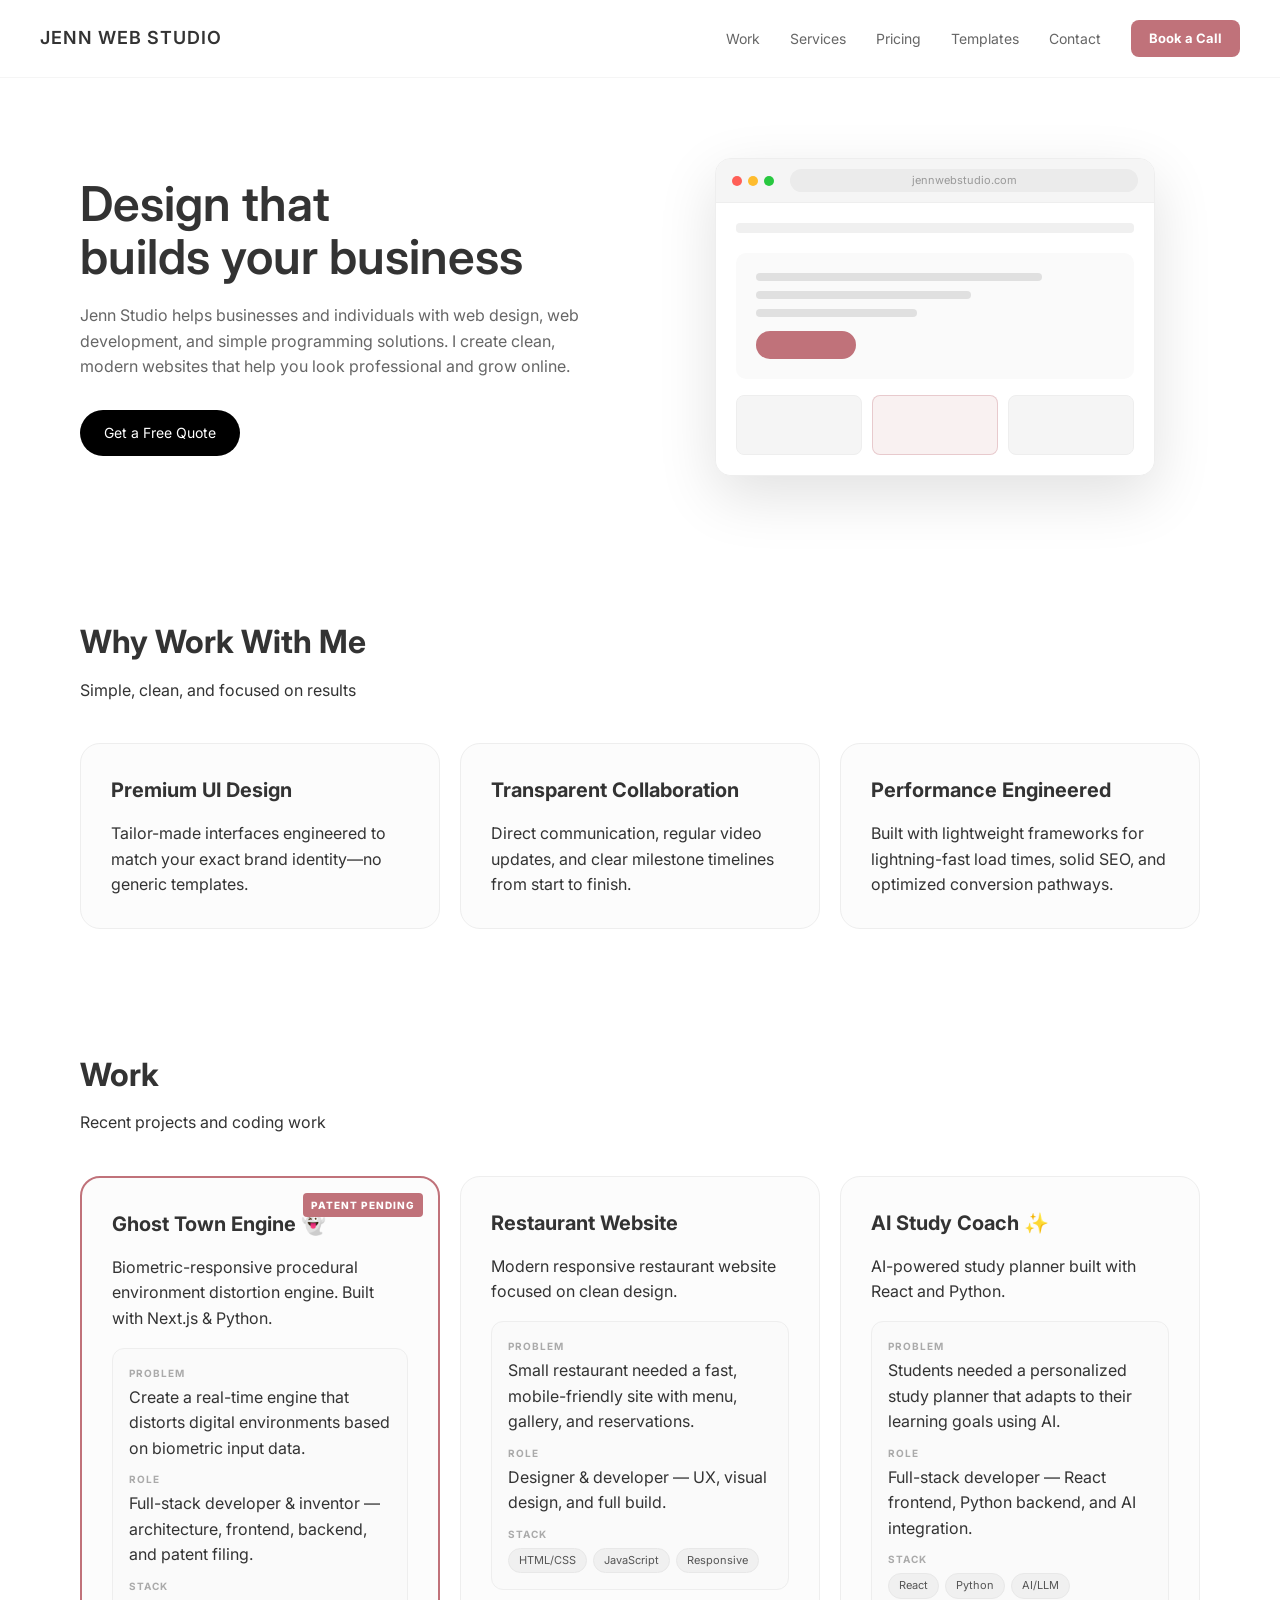
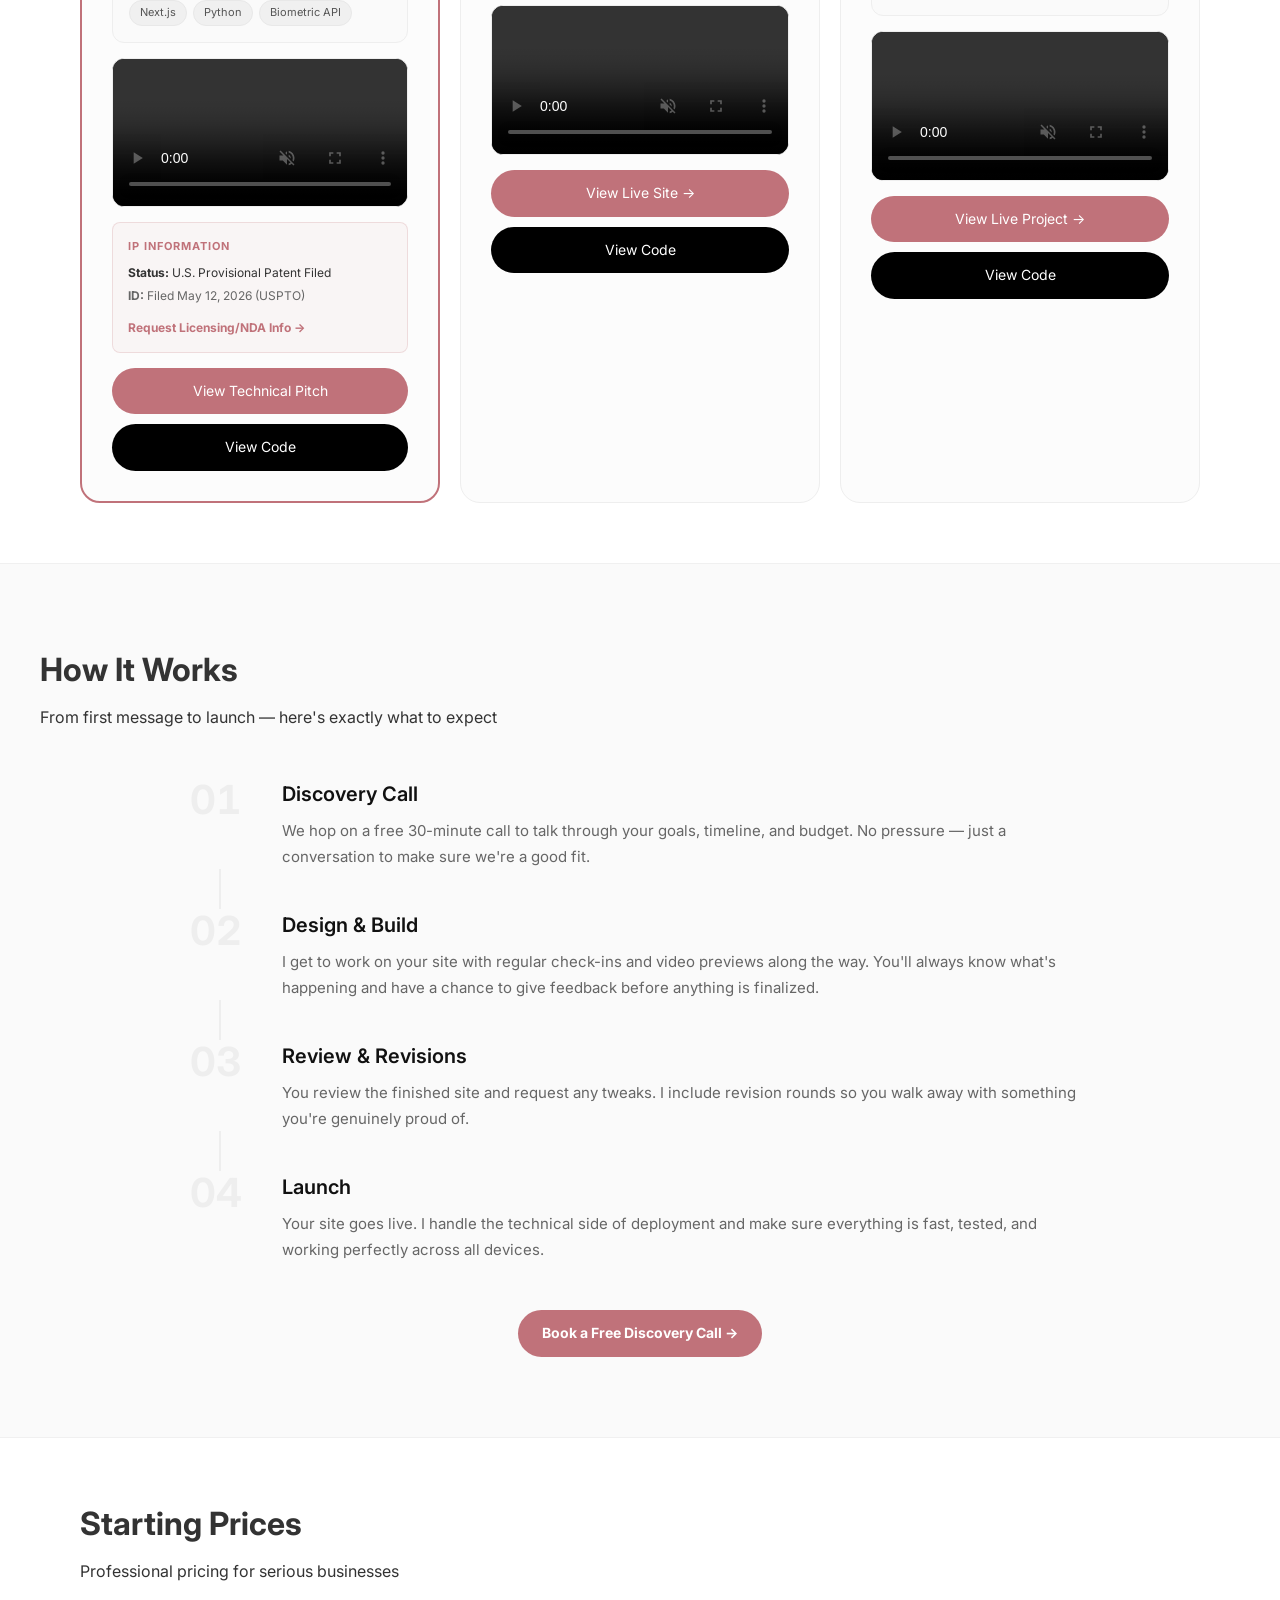
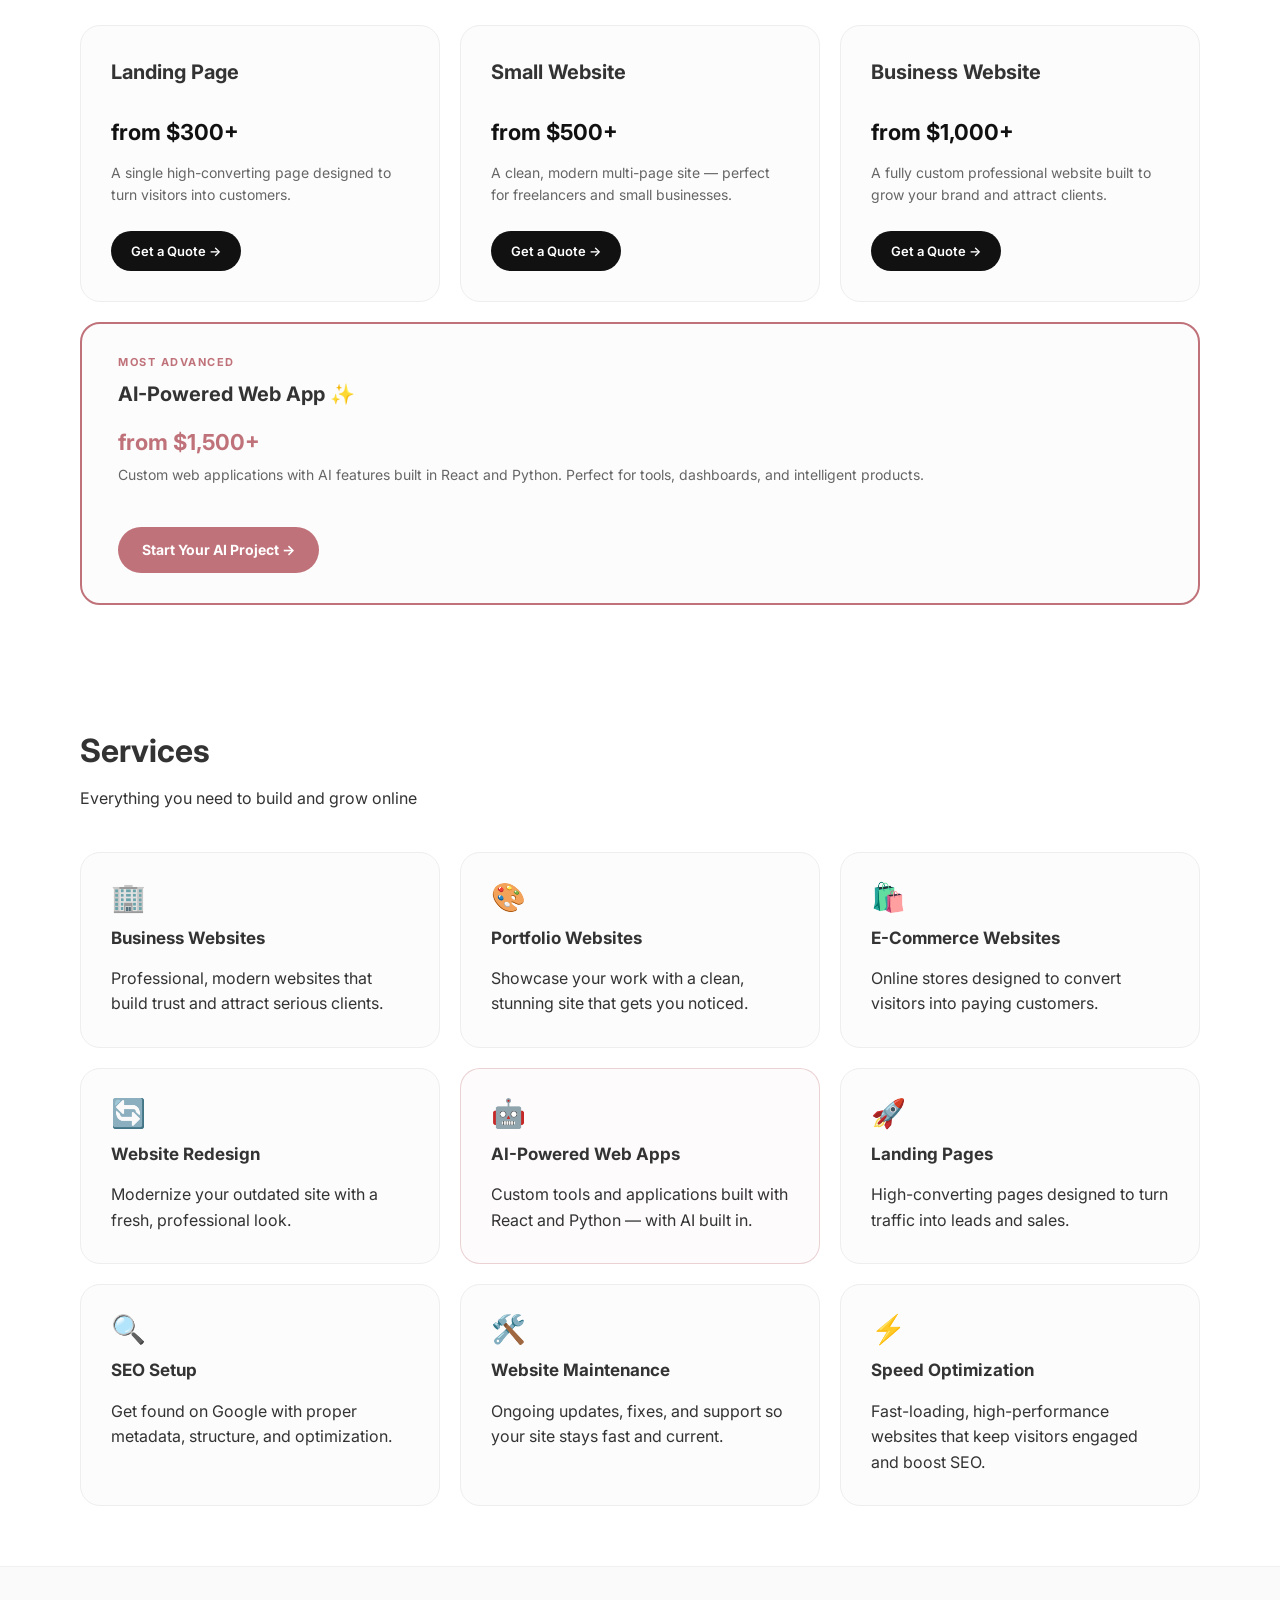
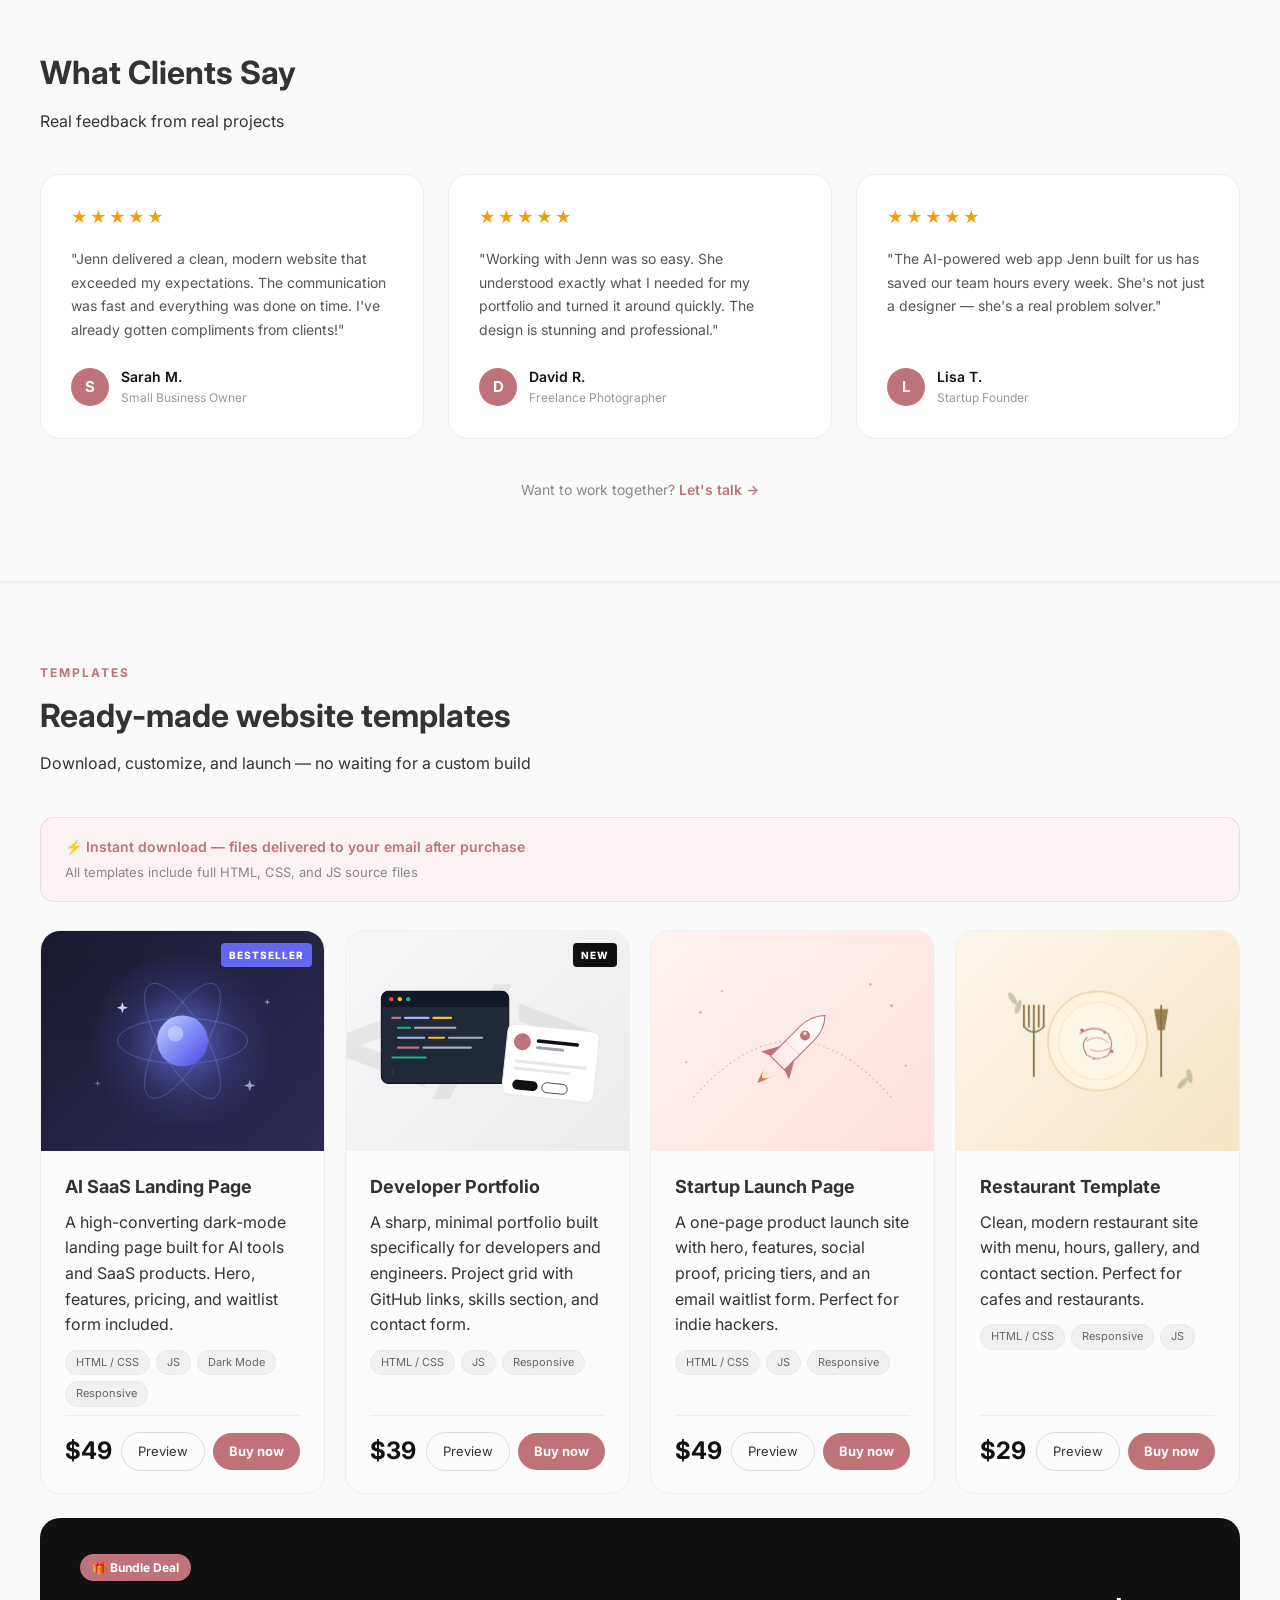
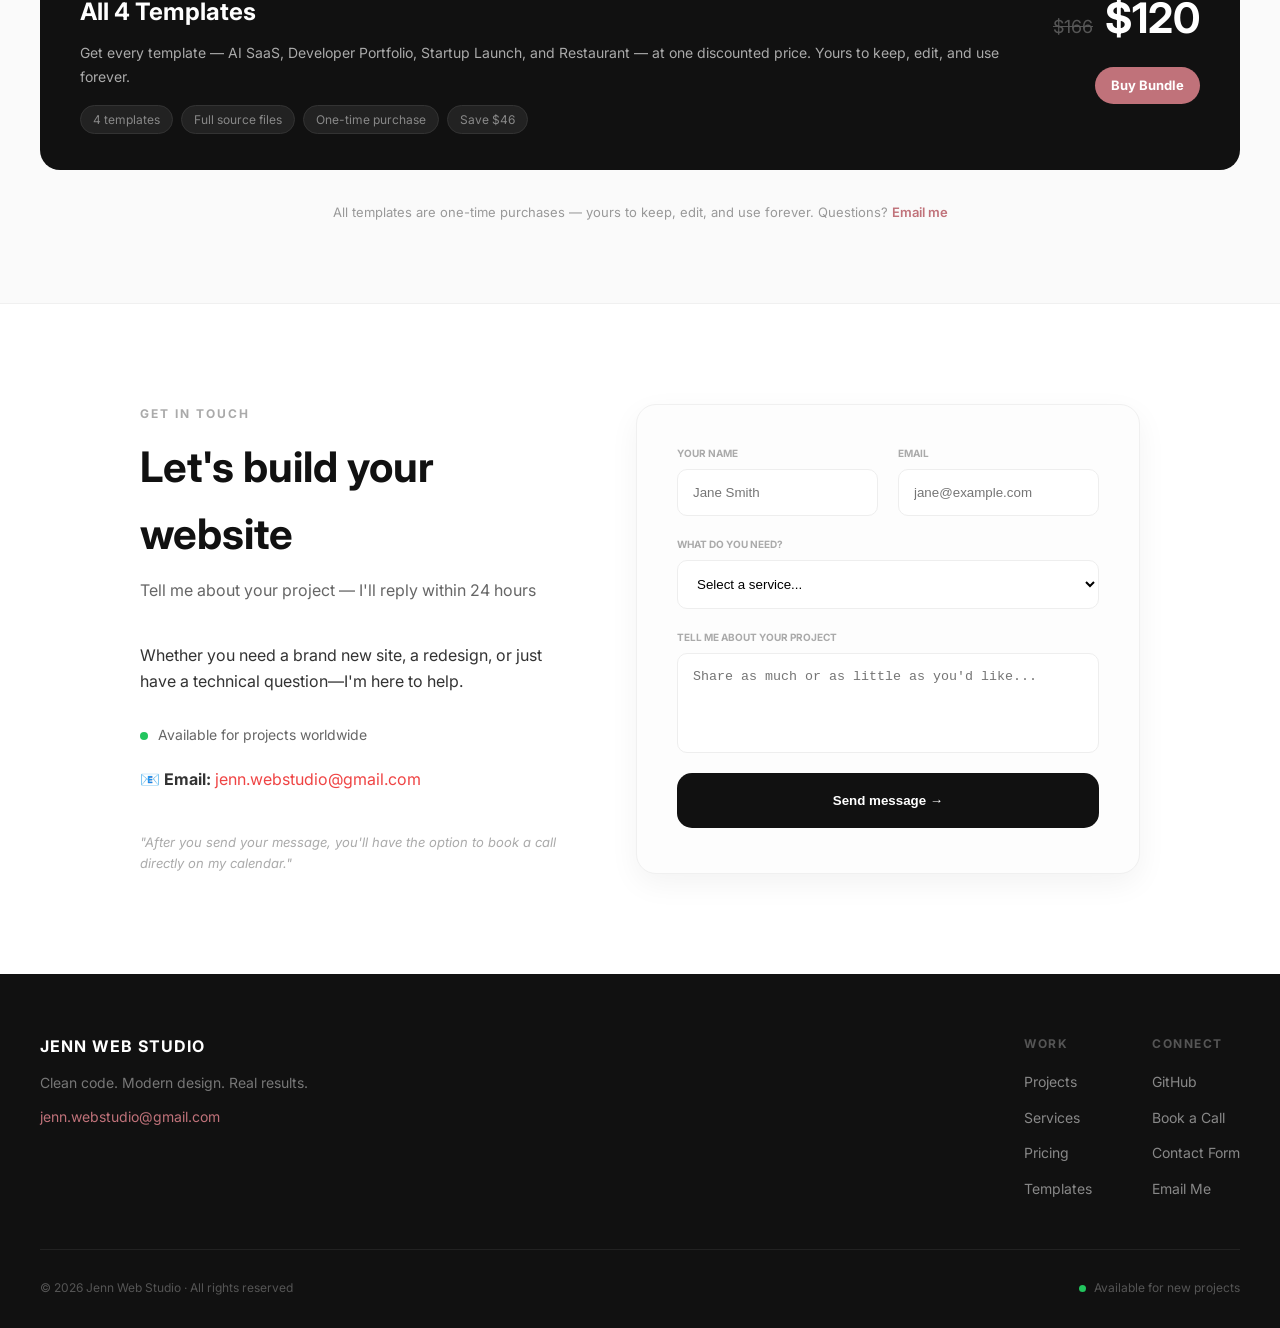
==== commit a9e370fa: "Update index.html" ====
--- a/index.html
+++ b/index.html
@@ -35,6 +35,41 @@
 </script>
 <link rel="stylesheet" href="style.css" />
 <link href="https://fonts.googleapis.com/css2?family=Inter:wght@300;400;500;600&display=swap" rel="stylesheet">
+
+<!-- ADDED: custom SVG illustrations in template preview cards -->
+<style>
+  .template-preview {
+    overflow: hidden;
+    position: relative;
+    padding: 0;
+    min-height: 220px;
+    display: flex;
+    align-items: center;
+    justify-content: center;
+  }
+  .template-preview svg.template-art {
+    width: 100%;
+    height: auto;
+    display: block;
+  }
+  .template-preview .template-badge {
+    position: absolute;
+    top: 12px;
+    right: 12px;
+    z-index: 2;
+    color: #fff;
+    font-size: 10px;
+    font-weight: 800;
+    padding: 4px 8px;
+    border-radius: 4px;
+    letter-spacing: 1px;
+  }
+  /* Per-template background gradients */
+  .tp-ai-saas    { background: linear-gradient(135deg, #1a1a2e 0%, #2d2b55 100%); }
+  .tp-devport    { background: linear-gradient(135deg, #f7f7f8 0%, #ebebed 100%); }
+  .tp-startup    { background: linear-gradient(135deg, #fff3f0 0%, #fde0dc 100%); }
+  .tp-restaurant { background: linear-gradient(135deg, #fdf6ec 0%, #f4e4c7 100%); }
+</style>
 </head>
 <body>
 
@@ -53,7 +88,7 @@
   </nav>
 </header>
 
-<!-- ===================== HERO — #1: real project screenshot swap-ready ===================== -->
+<!-- ===================== HERO ===================== -->
 <section class="hero">
   <div class="hero-left">
     <h1>Design that<br>builds your business</h1>
@@ -61,13 +96,6 @@
     <a href="#contact" class="btn">Get a Free Quote</a>
   </div>
   <div class="hero-right">
-    <!--
-      #1 HERO IMAGE:
-      Replace the mockup below with a real screenshot of your best project.
-      Swap out the mockup div for:
-        <img src="images/your-project-screenshot.png" alt="Project screenshot" class="hero-screenshot" />
-      The .hero-screenshot class is already defined in style.css.
-    -->
     <div class="hero-mockup">
       <div class="mockup-bar">
         <span class="dot red"></span><span class="dot yellow"></span><span class="dot green"></span>
@@ -113,7 +141,7 @@
   </div>
 </section>
 
-<!-- ===================== WORK — #6: expanded case studies ===================== -->
+<!-- ===================== WORK ===================== -->
 <section id="work" class="section">
   <div class="section-header">
     <h2>Work</h2>
@@ -125,7 +153,6 @@
       <div style="position: absolute; top: 15px; right: 15px; background: #c0727a; color: #fff; font-size: 10px; font-weight: 800; padding: 4px 8px; border-radius: 4px; letter-spacing: 1px; z-index: 10;">PATENT PENDING</div>
       <h3>Ghost Town Engine 👻</h3>
       <p>Biometric-responsive procedural environment distortion engine. Built with Next.js & Python.</p>
-      <!-- Case study details -->
       <div class="case-study-meta">
         <div class="case-study-row"><span class="case-label">Problem</span><span>Create a real-time engine that distorts digital environments based on biometric input data.</span></div>
         <div class="case-study-row"><span class="case-label">Role</span><span>Full-stack developer & inventor — architecture, frontend, backend, and patent filing.</span></div>
@@ -186,7 +213,7 @@
   </div>
 </section>
 
-<!-- ===================== HOW IT WORKS — #7: new process section ===================== -->
+<!-- ===================== HOW IT WORKS ===================== -->
 <section class="section process-section">
   <div class="section-header">
     <h2>How It Works</h2>
@@ -230,7 +257,7 @@
   </div>
 </section>
 
-<!-- ===================== PRICING — #4 & #9: CTAs on every card, AI card full-width ===================== -->
+<!-- ===================== PRICING ===================== -->
 <section id="pricing" class="section">
   <div class="section-header">
     <h2>Starting Prices</h2>
@@ -256,7 +283,6 @@
       <a href="#contact" class="btn btn-pricing">Get a Quote →</a>
     </div>
   </div>
-  <!-- AI card full-width row on its own -->
   <div class="pricing-ai-card service-card" style="border: 2px solid #c0727a; margin-top: 20px;">
     <div class="pricing-ai-inner">
       <div>
@@ -270,7 +296,7 @@
   </div>
 </section>
 
-<!-- ===================== SERVICES — #5: icons added ===================== -->
+<!-- ===================== SERVICES ===================== -->
 <section id="services" class="section">
   <div class="section-header">
     <h2>Services</h2>
@@ -325,7 +351,7 @@
   </div>
 </section>
 
-<!-- ===================== TESTIMONIALS — #3: LinkedIn links added ===================== -->
+<!-- ===================== TESTIMONIALS ===================== -->
 <section class="section testimonials-section">
   <div class="section-header">
     <h2>What Clients Say</h2>
@@ -340,9 +366,6 @@
         <div>
           <p class="author-name">Sarah M.</p>
           <p class="author-role">Small Business Owner</p>
-          <!-- #3: Add LinkedIn URL here when available:
-          <a href="https://linkedin.com/in/sarah-m" class="author-linkedin" target="_blank">LinkedIn ↗</a>
-          -->
         </div>
       </div>
     </div>
@@ -354,7 +377,6 @@
         <div>
           <p class="author-name">David R.</p>
           <p class="author-role">Freelance Photographer</p>
-          <!-- <a href="https://linkedin.com/in/david-r" class="author-linkedin" target="_blank">LinkedIn ↗</a> -->
         </div>
       </div>
     </div>
@@ -366,7 +388,6 @@
         <div>
           <p class="author-name">Lisa T.</p>
           <p class="author-role">Startup Founder</p>
-          <!-- <a href="https://linkedin.com/in/lisa-t" class="author-linkedin" target="_blank">LinkedIn ↗</a> -->
         </div>
       </div>
     </div>
@@ -394,21 +415,42 @@
 
       <!-- Template 1: AI SaaS Landing Page -->
       <div class="service-card template-card">
-        <div class="template-preview template-preview-dark">
+        <div class="template-preview tp-ai-saas">
           <span class="template-badge" style="background: #6366f1;">BESTSELLER</span>
-          <div class="template-mockup template-mockup-dark">
-            <div class="t-mock-nav" style="background:#2a2a3a;"></div>
-            <div class="t-mock-hero">
-              <div class="t-mock-line" style="width:85%; background:#3a3a4a;"></div>
-              <div class="t-mock-line" style="width:65%; background:#3a3a4a;"></div>
-              <div class="t-mock-cta" style="background:#6366f1;"></div>
-            </div>
-            <div class="t-mock-cards">
-              <div class="t-mock-card" style="background:#2a2a3a; border-color:#3a3a4a;"></div>
-              <div class="t-mock-card" style="background:#2a2a3a; border-color:#3a3a4a;"></div>
-              <div class="t-mock-card" style="background:#2a2a3a; border-color:#3a3a4a;"></div>
-            </div>
-          </div>
+          <svg class="template-art" viewBox="0 0 400 240" xmlns="http://www.w3.org/2000/svg" aria-label="AI SaaS Landing Page">
+            <defs>
+              <radialGradient id="aiGlow" cx="50%" cy="50%" r="50%">
+                <stop offset="0%" stop-color="#818cf8" stop-opacity="0.7"/>
+                <stop offset="60%" stop-color="#6366f1" stop-opacity="0.18"/>
+                <stop offset="100%" stop-color="#6366f1" stop-opacity="0"/>
+              </radialGradient>
+              <linearGradient id="aiOrb" x1="0%" y1="0%" x2="100%" y2="100%">
+                <stop offset="0%" stop-color="#c7d2fe"/>
+                <stop offset="50%" stop-color="#818cf8"/>
+                <stop offset="100%" stop-color="#4f46e5"/>
+              </linearGradient>
+            </defs>
+            <g stroke="#3a3a5a" stroke-width="0.5" opacity="0.35">
+              <line x1="0" y1="60"  x2="400" y2="60"/>
+              <line x1="0" y1="120" x2="400" y2="120"/>
+              <line x1="0" y1="180" x2="400" y2="180"/>
+              <line x1="100" y1="0" x2="100" y2="240"/>
+              <line x1="200" y1="0" x2="200" y2="240"/>
+              <line x1="300" y1="0" x2="300" y2="240"/>
+            </g>
+            <circle cx="200" cy="120" r="130" fill="url(#aiGlow)"/>
+            <ellipse cx="200" cy="120" rx="92" ry="32" fill="none" stroke="#818cf8" stroke-width="1" opacity="0.55"/>
+            <ellipse cx="200" cy="120" rx="92" ry="32" fill="none" stroke="#a5b4fc" stroke-width="1" opacity="0.35" transform="rotate(60 200 120)"/>
+            <ellipse cx="200" cy="120" rx="92" ry="32" fill="none" stroke="#a5b4fc" stroke-width="1" opacity="0.35" transform="rotate(-60 200 120)"/>
+            <circle cx="200" cy="120" r="36" fill="url(#aiOrb)"/>
+            <circle cx="190" cy="110" r="11" fill="#fff" opacity="0.35"/>
+            <g fill="#c7d2fe">
+              <path d="M 115 65 L 117 71 L 123 73 L 117 75 L 115 81 L 113 75 L 107 73 L 113 71 Z"/>
+              <path d="M 295 175 L 297 181 L 303 183 L 297 185 L 295 191 L 293 185 L 287 183 L 293 181 Z" opacity="0.7"/>
+              <path d="M 320 60 L 321 64 L 325 65 L 321 66 L 320 70 L 319 66 L 315 65 L 319 64 Z" opacity="0.6"/>
+              <path d="M 80 175 L 81 179 L 85 180 L 81 181 L 80 185 L 79 181 L 75 180 L 79 179 Z" opacity="0.5"/>
+            </g>
+          </svg>
         </div>
         <div class="template-body">
           <h3>AI SaaS Landing Page</h3>
@@ -431,24 +473,52 @@
 
       <!-- Template 2: Developer Portfolio -->
       <div class="service-card template-card">
-        <div class="template-preview template-preview-alt">
+        <div class="template-preview tp-devport">
           <span class="template-badge" style="background:#111;">NEW</span>
-          <div class="template-mockup">
-            <div class="t-mock-nav"></div>
-            <div class="t-mock-hero">
-              <div class="t-mock-line" style="width:70%;"></div>
-              <div class="t-mock-line" style="width:50%;"></div>
-              <div style="display:flex; gap:5px; margin-top:6px;">
-                <div style="width:28px;height:10px;background:#c0727a;border-radius:10px;"></div>
-                <div style="width:28px;height:10px;background:#e0e0e0;border-radius:10px;"></div>
-              </div>
-            </div>
-            <div class="t-mock-cards">
-              <div class="t-mock-card"></div>
-              <div class="t-mock-card" style="background:rgba(192,114,122,0.12);border-color:rgba(192,114,122,0.3);"></div>
-              <div class="t-mock-card"></div>
-            </div>
-          </div>
+          <svg class="template-art" viewBox="0 0 400 240" xmlns="http://www.w3.org/2000/svg" aria-label="Developer Portfolio">
+            <!-- big bracket symbols watermark -->
+            <text x="-10" y="200" font-family="ui-monospace,Menlo,Consolas,monospace" font-size="220" font-weight="800" fill="#111" opacity="0.06" letter-spacing="-10">&lt;/&gt;</text>
+            <!-- terminal/code window -->
+            <g transform="translate(50 50)">
+              <rect x="0" y="0" width="180" height="130" rx="10" fill="#1f2937" stroke="#111" stroke-width="1.5"/>
+              <rect x="0" y="0" width="180" height="22" rx="10" fill="#111827"/>
+              <rect x="0" y="14" width="180" height="8" fill="#111827"/>
+              <circle cx="14" cy="11" r="3" fill="#ef4444"/>
+              <circle cx="26" cy="11" r="3" fill="#fbbf24"/>
+              <circle cx="38" cy="11" r="3" fill="#10b981"/>
+              <!-- code lines -->
+              <rect x="14" y="36" width="14" height="3" rx="1.5" fill="#c0727a"/>
+              <rect x="32" y="36" width="36" height="3" rx="1.5" fill="#a5b4fc"/>
+              <rect x="72" y="36" width="28" height="3" rx="1.5" fill="#fbbf24"/>
+
+              <rect x="22" y="50" width="20" height="3" rx="1.5" fill="#10b981"/>
+              <rect x="46" y="50" width="60" height="3" rx="1.5" fill="#e5e7eb" opacity="0.7"/>
+
+              <rect x="22" y="64" width="40" height="3" rx="1.5" fill="#a5b4fc"/>
+              <rect x="66" y="64" width="24" height="3" rx="1.5" fill="#fbbf24"/>
+              <rect x="94" y="64" width="50" height="3" rx="1.5" fill="#e5e7eb" opacity="0.7"/>
+
+              <rect x="22" y="78" width="32" height="3" rx="1.5" fill="#c0727a"/>
+              <rect x="58" y="78" width="70" height="3" rx="1.5" fill="#e5e7eb" opacity="0.7"/>
+
+              <rect x="14" y="92" width="50" height="3" rx="1.5" fill="#10b981"/>
+
+              <rect x="14" y="110" width="3" height="8" fill="#c0727a">
+                <animate attributeName="opacity" values="1;0;1" dur="1s" repeatCount="indefinite"/>
+              </rect>
+            </g>
+            <!-- floating profile/project card -->
+            <g transform="translate(230 95) rotate(6)">
+              <rect x="0" y="0" width="130" height="100" rx="10" fill="#fff" stroke="#e5e7eb" stroke-width="1.5"/>
+              <circle cx="22" cy="24" r="12" fill="#c0727a"/>
+              <rect x="42" y="18" width="60" height="5" rx="2.5" fill="#111"/>
+              <rect x="42" y="28" width="40" height="4" rx="2" fill="#9ca3af"/>
+              <rect x="14" y="50" width="102" height="4" rx="2" fill="#e5e7eb"/>
+              <rect x="14" y="60" width="80"  height="4" rx="2" fill="#e5e7eb"/>
+              <rect x="14" y="78" width="36" height="14" rx="7" fill="#111"/>
+              <rect x="56" y="78" width="36" height="14" rx="7" fill="#fff" stroke="#111" stroke-width="1"/>
+            </g>
+          </svg>
         </div>
         <div class="template-body">
           <h3>Developer Portfolio</h3>
@@ -470,19 +540,47 @@
 
       <!-- Template 3: Startup / Product Launch -->
       <div class="service-card template-card">
-        <div class="template-preview">
-          <div class="template-mockup">
-            <div class="t-mock-nav"></div>
-            <div class="t-mock-hero">
-              <div class="t-mock-line" style="width:80%;"></div>
-              <div class="t-mock-line" style="width:60%;"></div>
-              <div class="t-mock-cta"></div>
-            </div>
-            <div style="display:flex; gap:5px; margin-top:6px;">
-              <div style="flex:1;height:22px;background:#fdf2f3;border-radius:6px;border:1px solid rgba(192,114,122,0.2);"></div>
-              <div style="flex:1;height:22px;background:#fdf2f3;border-radius:6px;border:1px solid rgba(192,114,122,0.2);"></div>
-            </div>
-          </div>
+        <div class="template-preview tp-startup">
+          <svg class="template-art" viewBox="0 0 400 240" xmlns="http://www.w3.org/2000/svg" aria-label="Startup Launch Page">
+            <defs>
+              <linearGradient id="rocketBody" x1="0%" y1="0%" x2="0%" y2="100%">
+                <stop offset="0%" stop-color="#ffffff"/>
+                <stop offset="100%" stop-color="#fce8ea"/>
+              </linearGradient>
+              <linearGradient id="rocketFlame" x1="0%" y1="0%" x2="0%" y2="100%">
+                <stop offset="0%" stop-color="#fbbf24"/>
+                <stop offset="60%" stop-color="#f97316"/>
+                <stop offset="100%" stop-color="#c0727a"/>
+              </linearGradient>
+            </defs>
+            <!-- dashed launch arc -->
+            <path d="M 60 200 Q 200 40 340 200" fill="none" stroke="#c0727a" stroke-width="1.5" stroke-dasharray="3 4" opacity="0.45"/>
+            <!-- little stars -->
+            <g fill="#c0727a" opacity="0.55">
+              <circle cx="70"  cy="80"  r="1.8"/>
+              <circle cx="340" cy="70"  r="2.2"/>
+              <circle cx="50"  cy="150" r="1.5"/>
+              <circle cx="360" cy="155" r="1.5"/>
+              <circle cx="100" cy="50"  r="1.5"/>
+              <circle cx="310" cy="40"  r="1.8"/>
+            </g>
+            <!-- rocket group, tilted -->
+            <g transform="translate(200 130) rotate(45)">
+              <!-- flame -->
+              <path d="M -10 40 Q 0 80 10 40 Q 5 60 0 70 Q -5 60 -10 40 Z" fill="url(#rocketFlame)"/>
+              <path d="M -5 40 Q 0 60 5 40 Q 2 50 0 55 Q -2 50 -5 40 Z" fill="#fde68a"/>
+              <!-- body -->
+              <path d="M -14 -30 Q -14 -50 0 -65 Q 14 -50 14 -30 L 14 30 L -14 30 Z" fill="url(#rocketBody)" stroke="#c0727a" stroke-width="1.5"/>
+              <!-- window -->
+              <circle cx="0" cy="-25" r="7" fill="#c0727a"/>
+              <circle cx="-2" cy="-27" r="2.5" fill="#fff" opacity="0.7"/>
+              <!-- fins -->
+              <path d="M -14 10 L -28 35 L -14 30 Z" fill="#c0727a"/>
+              <path d="M 14 10 L 28 35 L 14 30 Z" fill="#c0727a"/>
+              <!-- body line -->
+              <line x1="-14" y1="0" x2="14" y2="0" stroke="#c0727a" stroke-width="1" opacity="0.4"/>
+            </g>
+          </svg>
         </div>
         <div class="template-body">
           <h3>Startup Launch Page</h3>
@@ -504,16 +602,50 @@
 
       <!-- Template 4: Restaurant -->
       <div class="service-card template-card">
-        <div class="template-preview template-preview-warm">
-          <div class="template-mockup">
-            <div class="t-mock-nav"></div>
-            <div class="t-mock-hero">
-              <div class="t-mock-line" style="width:75%"></div>
-              <div class="t-mock-line" style="width:55%"></div>
-              <div class="t-mock-cta"></div>
-            </div>
-            <div class="t-mock-cards"><div class="t-mock-card"></div><div class="t-mock-card"></div><div class="t-mock-card"></div></div>
-          </div>
+        <div class="template-preview tp-restaurant">
+          <svg class="template-art" viewBox="0 0 400 240" xmlns="http://www.w3.org/2000/svg" aria-label="Restaurant Template">
+            <defs>
+              <radialGradient id="plateGrad" cx="50%" cy="50%" r="50%">
+                <stop offset="0%" stop-color="#fffaf0"/>
+                <stop offset="100%" stop-color="#fdf2dd"/>
+              </radialGradient>
+            </defs>
+            <!-- decorative leaves/sprigs -->
+            <g fill="#9ca37c" opacity="0.55">
+              <ellipse cx="80" cy="60" rx="4" ry="10" transform="rotate(-30 80 60)"/>
+              <ellipse cx="88" cy="72" rx="4" ry="10" transform="rotate(20 88 72)"/>
+              <ellipse cx="320" cy="180" rx="4" ry="10" transform="rotate(40 320 180)"/>
+              <ellipse cx="330" cy="170" rx="4" ry="10" transform="rotate(-10 330 170)"/>
+            </g>
+            <!-- fork (left) -->
+            <g stroke="#8b6f3a" stroke-width="2.5" stroke-linecap="round" fill="none">
+              <line x1="110" y1="70" x2="110" y2="170"/>
+              <line x1="103" y1="70" x2="103" y2="100"/>
+              <line x1="117" y1="70" x2="117" y2="100"/>
+              <line x1="96"  y1="70" x2="96"  y2="100"/>
+              <line x1="124" y1="70" x2="124" y2="100"/>
+              <path d="M 96 100 Q 110 115 124 100" stroke-width="2"/>
+            </g>
+            <!-- plate -->
+            <circle cx="200" cy="120" r="70" fill="url(#plateGrad)" stroke="#e7d4a8" stroke-width="2"/>
+            <circle cx="200" cy="120" r="55" fill="none" stroke="#e7d4a8" stroke-width="1" opacity="0.7"/>
+            <!-- pasta swirl on plate -->
+            <g fill="none" stroke="#c0727a" stroke-width="1.5" stroke-linecap="round">
+              <path d="M 175 110 Q 195 95 215 110 Q 225 125 215 140 Q 200 150 185 140 Q 175 125 185 115"/>
+              <path d="M 185 120 Q 200 110 215 122" opacity="0.6"/>
+              <path d="M 190 132 Q 205 138 218 130" opacity="0.6"/>
+            </g>
+            <!-- tomato/garnish dots -->
+            <circle cx="178" cy="105" r="2.5" fill="#c0727a"/>
+            <circle cx="220" cy="135" r="2.5" fill="#c0727a"/>
+            <circle cx="195" cy="145" r="2" fill="#9ca37c"/>
+            <circle cx="210" cy="108" r="2" fill="#9ca37c"/>
+            <!-- knife (right) -->
+            <g stroke="#8b6f3a" stroke-width="2.5" stroke-linecap="round" fill="none">
+              <line x1="290" y1="70" x2="290" y2="170"/>
+              <path d="M 280 75 L 300 75 L 295 105 L 285 105 Z" fill="#8b6f3a" stroke="none" opacity="0.85"/>
+            </g>
+          </svg>
         </div>
         <div class="template-body">
           <h3>Restaurant Template</h3>
@@ -624,7 +756,7 @@
   </div>
 </section>
 
-<!-- ===================== FOOTER — #8: full footer ===================== -->
+<!-- ===================== FOOTER ===================== -->
 <footer class="site-footer">
   <div class="footer-inner">
     <div class="footer-brand">
--- a/style.css
+++ b/style.css
@@ -230,3 +230,50 @@
   .bundle-card { padding: 24px 20px; }
   .bundle-price { font-size: 32px; }
 }
+/* ===================== FIX: BUTTON CLICK / STRIPE LINKS ===================== */
+
+/* Make sure template cards don’t block clicks */
+.template-card {
+  position: relative;
+  z-index: 1;
+}
+
+/* Ensure footer + button area is ALWAYS clickable above mockups */
+.template-footer {
+  position: relative;
+  z-index: 10;
+}
+
+/* Button container must always be above preview layers */
+.template-actions {
+  position: relative;
+  z-index: 20;
+  pointer-events: auto;
+}
+
+/* Prevent preview/mockup area from intercepting clicks */
+.template-preview,
+.template-preview-dark,
+.template-preview-alt,
+.template-preview-warm {
+  position: relative;
+  z-index: 0;
+}
+
+/* Force all buttons to always accept clicks */
+.btn,
+.btn-pink,
+.btn-pink-sm,
+.btn-outline-sm {
+  pointer-events: auto;
+}
+
+/* Safety fix for any accidental overlays */
+.template-preview * {
+  pointer-events: none;
+}
+
+/* Re-enable clicks ONLY on buttons inside template area */
+.template-footer * {
+  pointer-events: auto;
+}
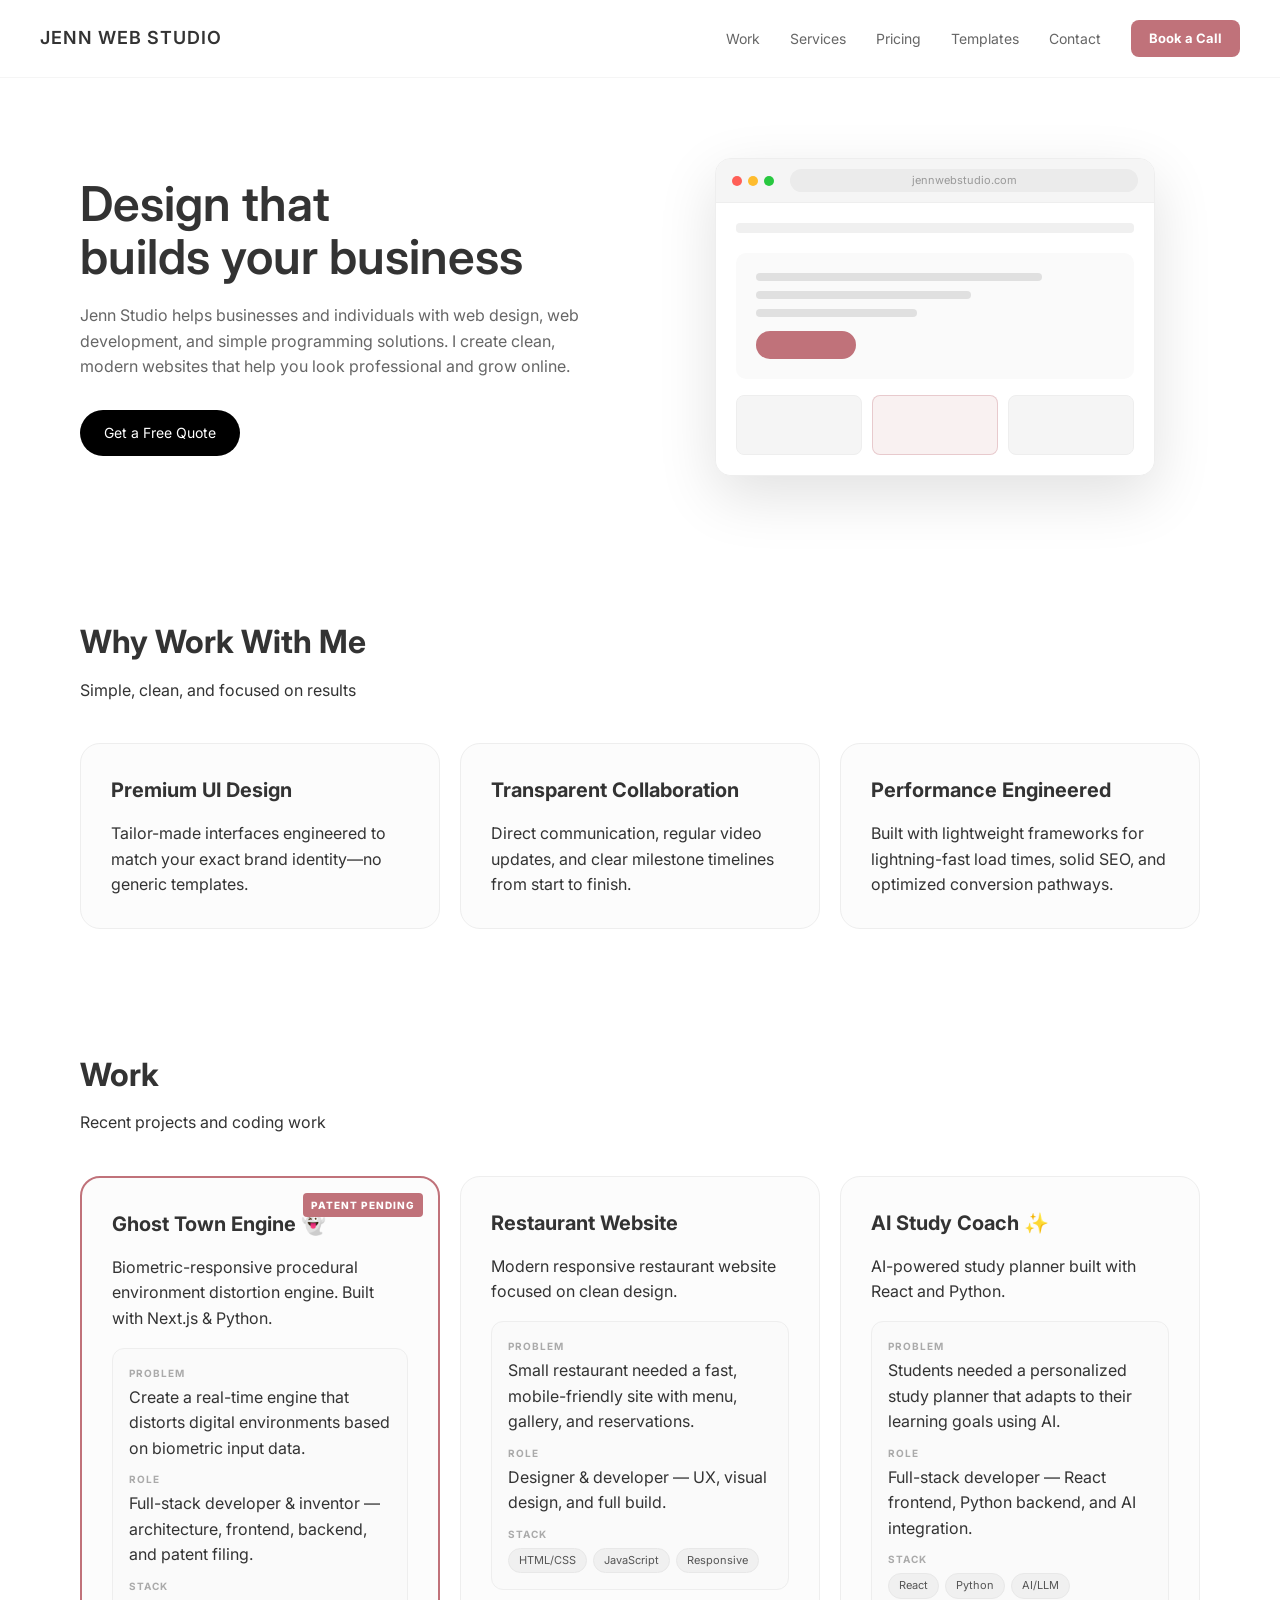
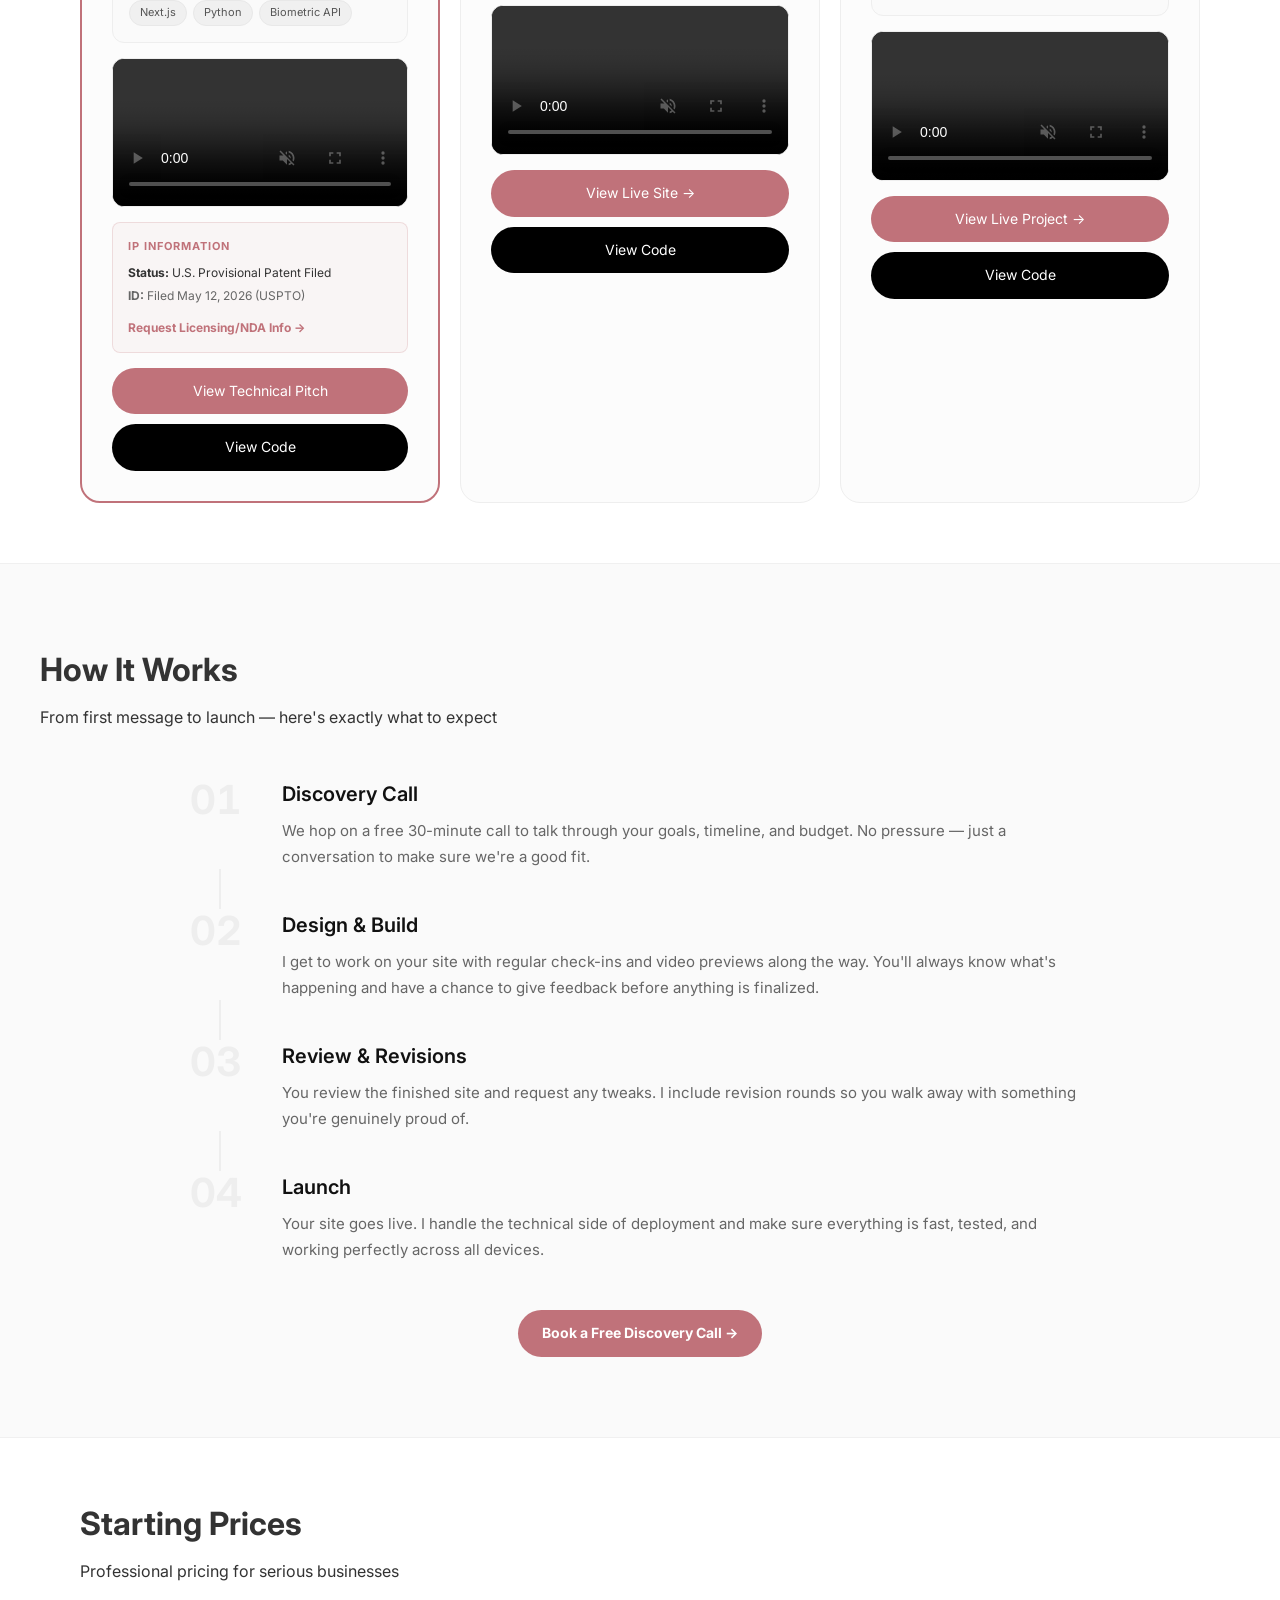
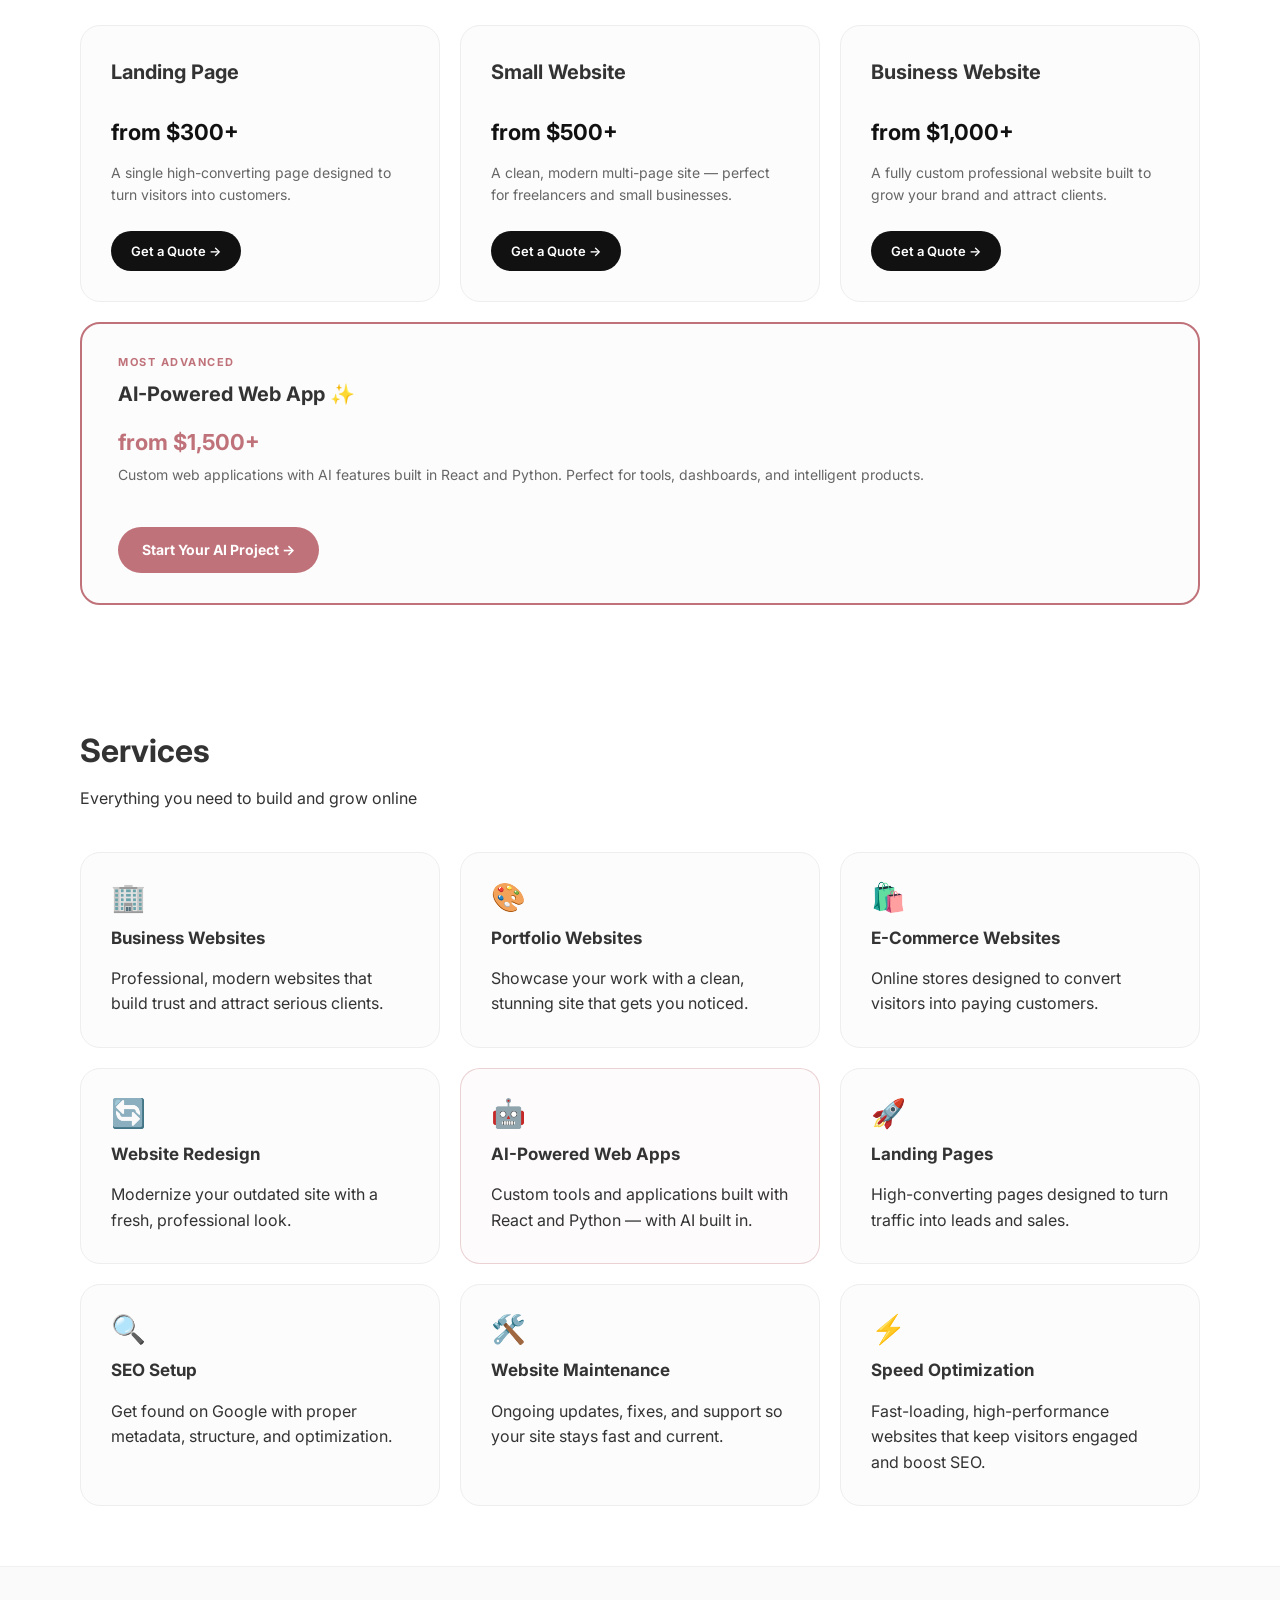
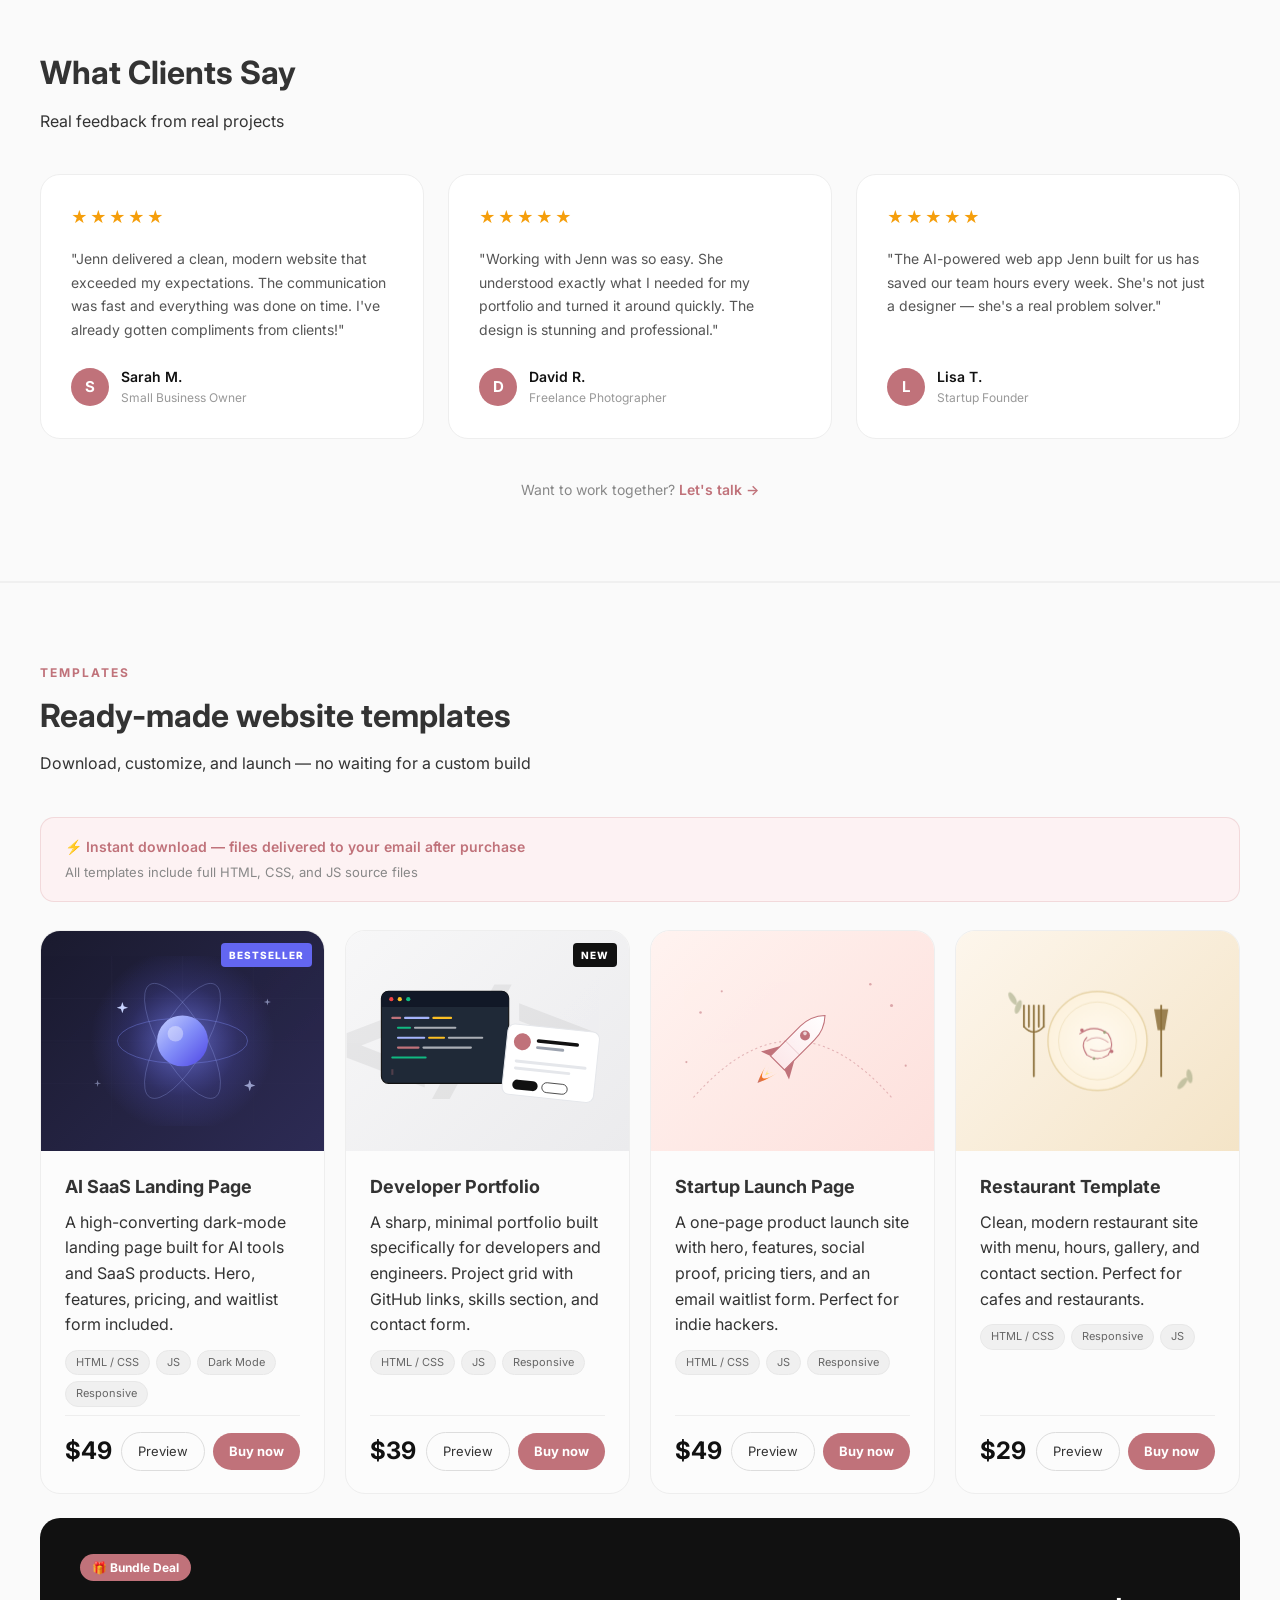
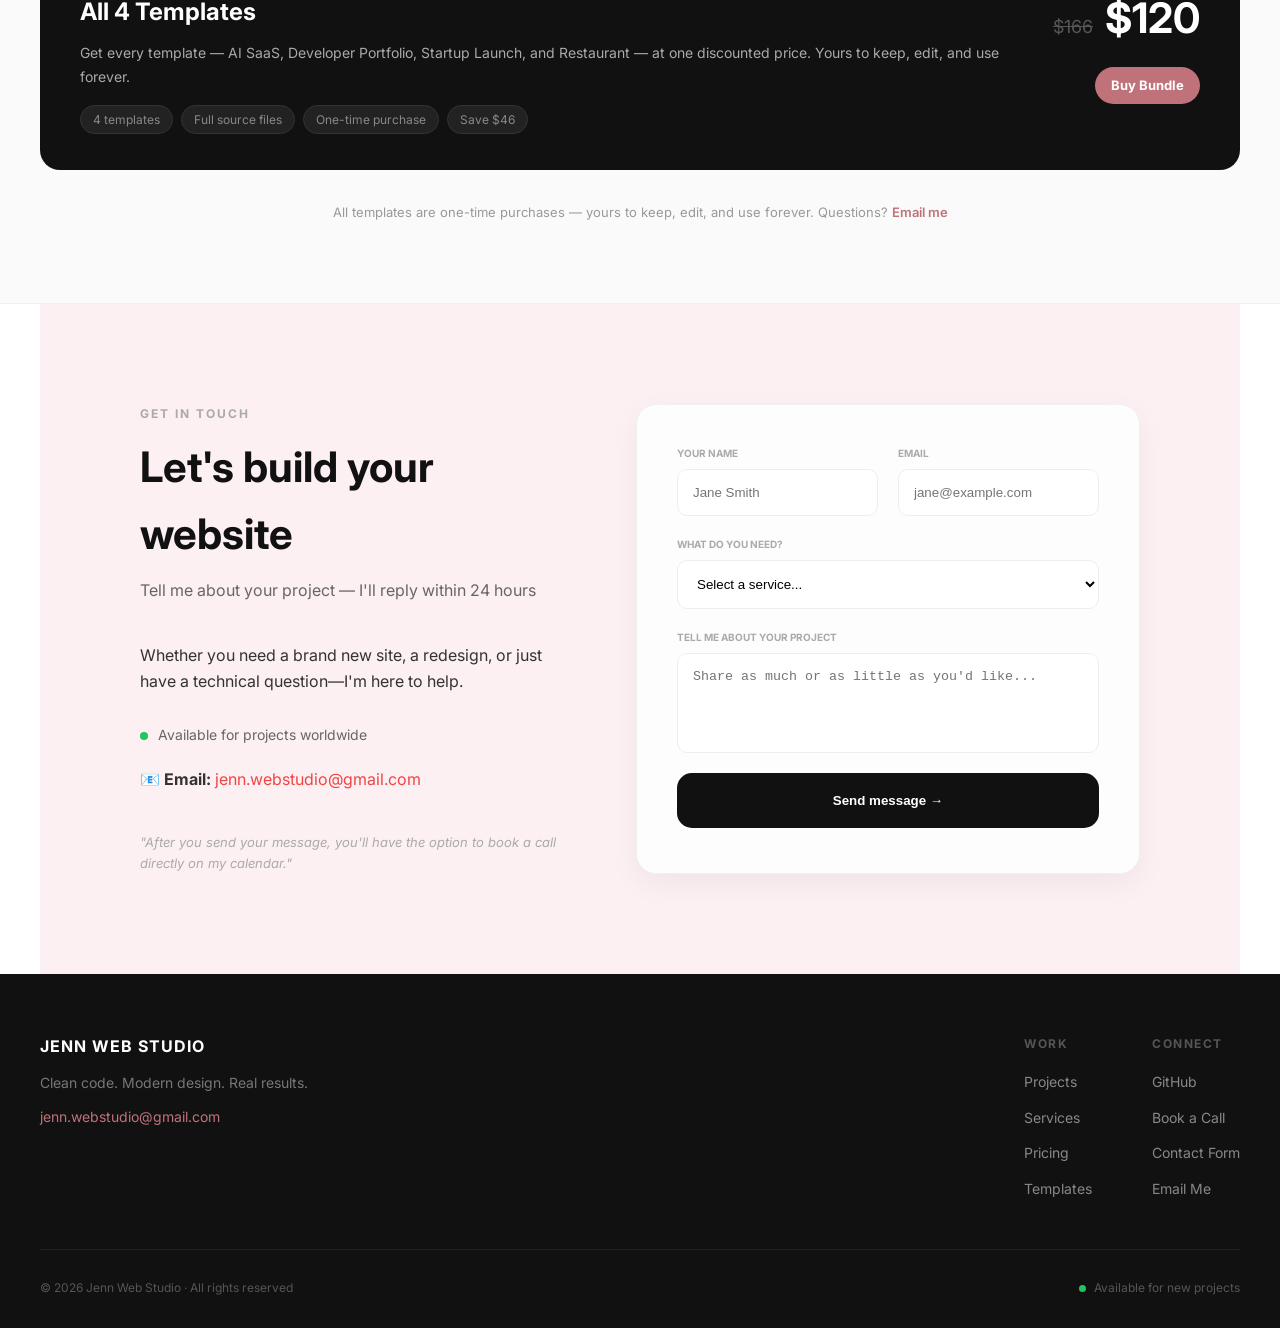
==== commit ef244ee7: "Update index.html" ====
--- a/index.html
+++ b/index.html
@@ -170,7 +170,7 @@
       </div>
       <div style="display: flex; flex-direction: column; gap: 10px; margin-top: 15px;">
         <a href="https://canva.link/ghost-town-pitch" target="_blank" class="btn" style="background: #c0727a; color: #fff; text-align: center; display: block; width: 100%; box-sizing: border-box;">View Technical Pitch</a>
-        <a href="https://github.com/jenniferweldon22-dot/ghost-town-engine" target="_blank" class="btn" style="text-align: center; display: block; width: 100%; box-sizing: border-box;">View Code</a>
+        <a href="https://github.com/jenniferweldon22-dot/ghost-town" target="_blank" class="btn" style="text-align: center; display: block; width: 100%; box-sizing: border-box;">View Code</a>
       </div>
     </div>
 
@@ -476,9 +476,7 @@
         <div class="template-preview tp-devport">
           <span class="template-badge" style="background:#111;">NEW</span>
           <svg class="template-art" viewBox="0 0 400 240" xmlns="http://www.w3.org/2000/svg" aria-label="Developer Portfolio">
-            <!-- big bracket symbols watermark -->
             <text x="-10" y="200" font-family="ui-monospace,Menlo,Consolas,monospace" font-size="220" font-weight="800" fill="#111" opacity="0.06" letter-spacing="-10">&lt;/&gt;</text>
-            <!-- terminal/code window -->
             <g transform="translate(50 50)">
               <rect x="0" y="0" width="180" height="130" rx="10" fill="#1f2937" stroke="#111" stroke-width="1.5"/>
               <rect x="0" y="0" width="180" height="22" rx="10" fill="#111827"/>
@@ -486,28 +484,21 @@
               <circle cx="14" cy="11" r="3" fill="#ef4444"/>
               <circle cx="26" cy="11" r="3" fill="#fbbf24"/>
               <circle cx="38" cy="11" r="3" fill="#10b981"/>
-              <!-- code lines -->
               <rect x="14" y="36" width="14" height="3" rx="1.5" fill="#c0727a"/>
               <rect x="32" y="36" width="36" height="3" rx="1.5" fill="#a5b4fc"/>
               <rect x="72" y="36" width="28" height="3" rx="1.5" fill="#fbbf24"/>
-
               <rect x="22" y="50" width="20" height="3" rx="1.5" fill="#10b981"/>
               <rect x="46" y="50" width="60" height="3" rx="1.5" fill="#e5e7eb" opacity="0.7"/>
-
               <rect x="22" y="64" width="40" height="3" rx="1.5" fill="#a5b4fc"/>
               <rect x="66" y="64" width="24" height="3" rx="1.5" fill="#fbbf24"/>
               <rect x="94" y="64" width="50" height="3" rx="1.5" fill="#e5e7eb" opacity="0.7"/>
-
               <rect x="22" y="78" width="32" height="3" rx="1.5" fill="#c0727a"/>
               <rect x="58" y="78" width="70" height="3" rx="1.5" fill="#e5e7eb" opacity="0.7"/>
-
               <rect x="14" y="92" width="50" height="3" rx="1.5" fill="#10b981"/>
-
               <rect x="14" y="110" width="3" height="8" fill="#c0727a">
                 <animate attributeName="opacity" values="1;0;1" dur="1s" repeatCount="indefinite"/>
               </rect>
             </g>
-            <!-- floating profile/project card -->
             <g transform="translate(230 95) rotate(6)">
               <rect x="0" y="0" width="130" height="100" rx="10" fill="#fff" stroke="#e5e7eb" stroke-width="1.5"/>
               <circle cx="22" cy="24" r="12" fill="#c0727a"/>
@@ -553,9 +544,7 @@
                 <stop offset="100%" stop-color="#c0727a"/>
               </linearGradient>
             </defs>
-            <!-- dashed launch arc -->
             <path d="M 60 200 Q 200 40 340 200" fill="none" stroke="#c0727a" stroke-width="1.5" stroke-dasharray="3 4" opacity="0.45"/>
-            <!-- little stars -->
             <g fill="#c0727a" opacity="0.55">
               <circle cx="70"  cy="80"  r="1.8"/>
               <circle cx="340" cy="70"  r="2.2"/>
@@ -564,20 +553,14 @@
               <circle cx="100" cy="50"  r="1.5"/>
               <circle cx="310" cy="40"  r="1.8"/>
             </g>
-            <!-- rocket group, tilted -->
             <g transform="translate(200 130) rotate(45)">
-              <!-- flame -->
               <path d="M -10 40 Q 0 80 10 40 Q 5 60 0 70 Q -5 60 -10 40 Z" fill="url(#rocketFlame)"/>
               <path d="M -5 40 Q 0 60 5 40 Q 2 50 0 55 Q -2 50 -5 40 Z" fill="#fde68a"/>
-              <!-- body -->
               <path d="M -14 -30 Q -14 -50 0 -65 Q 14 -50 14 -30 L 14 30 L -14 30 Z" fill="url(#rocketBody)" stroke="#c0727a" stroke-width="1.5"/>
-              <!-- window -->
               <circle cx="0" cy="-25" r="7" fill="#c0727a"/>
               <circle cx="-2" cy="-27" r="2.5" fill="#fff" opacity="0.7"/>
-              <!-- fins -->
               <path d="M -14 10 L -28 35 L -14 30 Z" fill="#c0727a"/>
               <path d="M 14 10 L 28 35 L 14 30 Z" fill="#c0727a"/>
-              <!-- body line -->
               <line x1="-14" y1="0" x2="14" y2="0" stroke="#c0727a" stroke-width="1" opacity="0.4"/>
             </g>
           </svg>
@@ -610,14 +593,12 @@
                 <stop offset="100%" stop-color="#fdf2dd"/>
               </radialGradient>
             </defs>
-            <!-- decorative leaves/sprigs -->
             <g fill="#9ca37c" opacity="0.55">
               <ellipse cx="80" cy="60" rx="4" ry="10" transform="rotate(-30 80 60)"/>
               <ellipse cx="88" cy="72" rx="4" ry="10" transform="rotate(20 88 72)"/>
               <ellipse cx="320" cy="180" rx="4" ry="10" transform="rotate(40 320 180)"/>
               <ellipse cx="330" cy="170" rx="4" ry="10" transform="rotate(-10 330 170)"/>
             </g>
-            <!-- fork (left) -->
             <g stroke="#8b6f3a" stroke-width="2.5" stroke-linecap="round" fill="none">
               <line x1="110" y1="70" x2="110" y2="170"/>
               <line x1="103" y1="70" x2="103" y2="100"/>
@@ -626,21 +607,17 @@
               <line x1="124" y1="70" x2="124" y2="100"/>
               <path d="M 96 100 Q 110 115 124 100" stroke-width="2"/>
             </g>
-            <!-- plate -->
             <circle cx="200" cy="120" r="70" fill="url(#plateGrad)" stroke="#e7d4a8" stroke-width="2"/>
             <circle cx="200" cy="120" r="55" fill="none" stroke="#e7d4a8" stroke-width="1" opacity="0.7"/>
-            <!-- pasta swirl on plate -->
             <g fill="none" stroke="#c0727a" stroke-width="1.5" stroke-linecap="round">
               <path d="M 175 110 Q 195 95 215 110 Q 225 125 215 140 Q 200 150 185 140 Q 175 125 185 115"/>
               <path d="M 185 120 Q 200 110 215 122" opacity="0.6"/>
               <path d="M 190 132 Q 205 138 218 130" opacity="0.6"/>
             </g>
-            <!-- tomato/garnish dots -->
             <circle cx="178" cy="105" r="2.5" fill="#c0727a"/>
             <circle cx="220" cy="135" r="2.5" fill="#c0727a"/>
             <circle cx="195" cy="145" r="2" fill="#9ca37c"/>
             <circle cx="210" cy="108" r="2" fill="#9ca37c"/>
-            <!-- knife (right) -->
             <g stroke="#8b6f3a" stroke-width="2.5" stroke-linecap="round" fill="none">
               <line x1="290" y1="70" x2="290" y2="170"/>
               <path d="M 280 75 L 300 75 L 295 105 L 285 105 Z" fill="#8b6f3a" stroke="none" opacity="0.85"/>
@@ -659,9 +636,7 @@
             <span class="template-price">$29</span>
             <div class="template-actions">
               <a href="https://jenniferweldon22-dot.github.io/restaurant-template" target="_blank" class="btn btn-outline-sm">Preview</a>
-              <a href="https://buy.stripe.com/4gM8wO6gK0MmerB2c91gs01" target="_blank" class="btn btn-pink-sm">
-            Buy now
-            </a>
+              <a href="https://buy.stripe.com/4gM8wO6gK0MmerB2c91gs01" target="_blank" class="btn btn-pink-sm">Buy now</a>
             </div>
           </div>
         </div>
@@ -687,9 +662,7 @@
           <span class="bundle-original">$166</span>
           <span class="bundle-price">$120</span>
         </div>
-        <a href="https://buy.stripe.com/dRm9ASgVobr0cjtdUR1gs05" target="_blank" class="btn btn-pink-sm">
-        Buy Bundle
-        </a>
+        <a href="https://buy.stripe.com/dRm9ASgVobr0cjtdUR1gs05" target="_blank" class="btn btn-pink-sm">Buy Bundle</a>
       </div>
     </div>
 
@@ -698,7 +671,7 @@
 </section>
 
 <!-- ===================== CONTACT ===================== -->
-<section id="contact" class="section" style="background-color: #fff; padding: 100px 20px;">
+<section id="contact" class="section" style="background-color: #fdf0f3; padding: 100px 20px;">
   <div style="max-width: 1000px; margin: 0 auto; display: grid; grid-template-columns: 1fr 1fr; gap: 60px; text-align: left;">
     <div>
       <p style="text-transform: uppercase; font-size: 12px; font-weight: bold; color: #aaa; letter-spacing: 2px;">Get in touch</p>
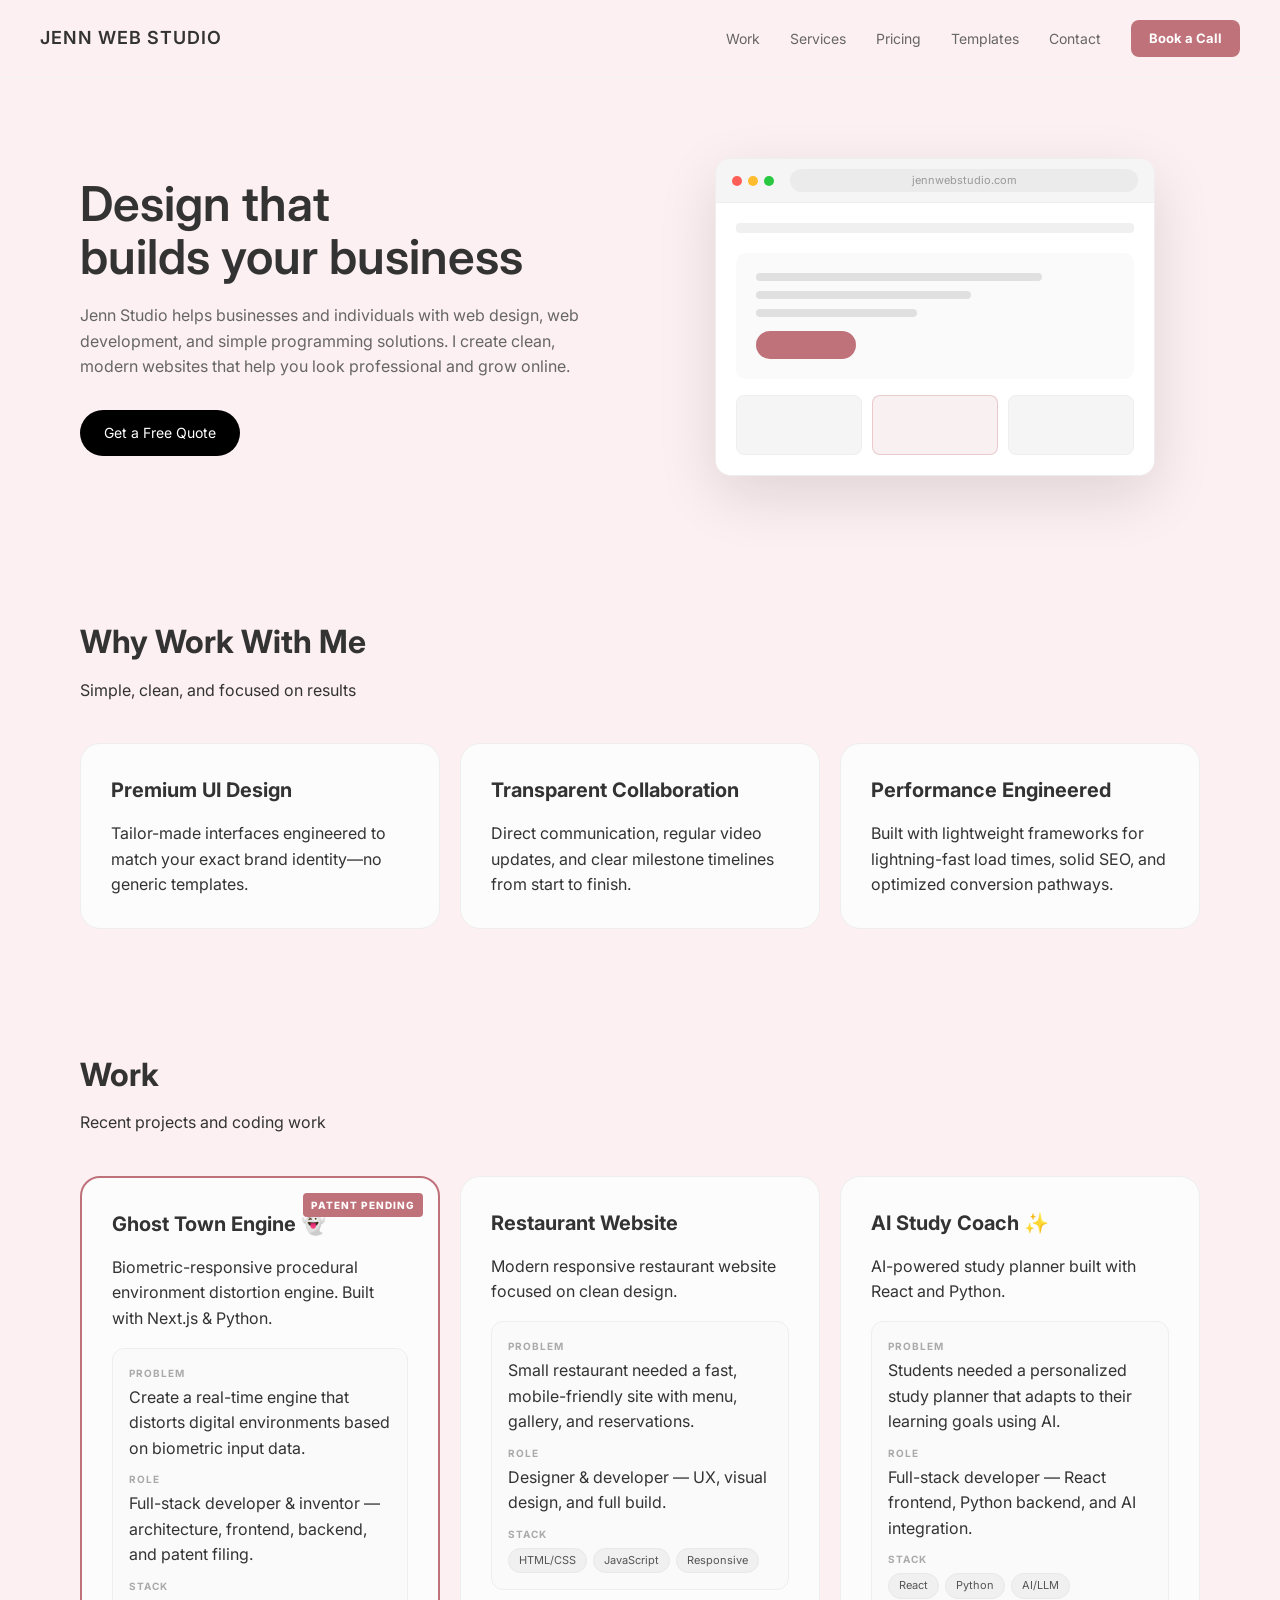
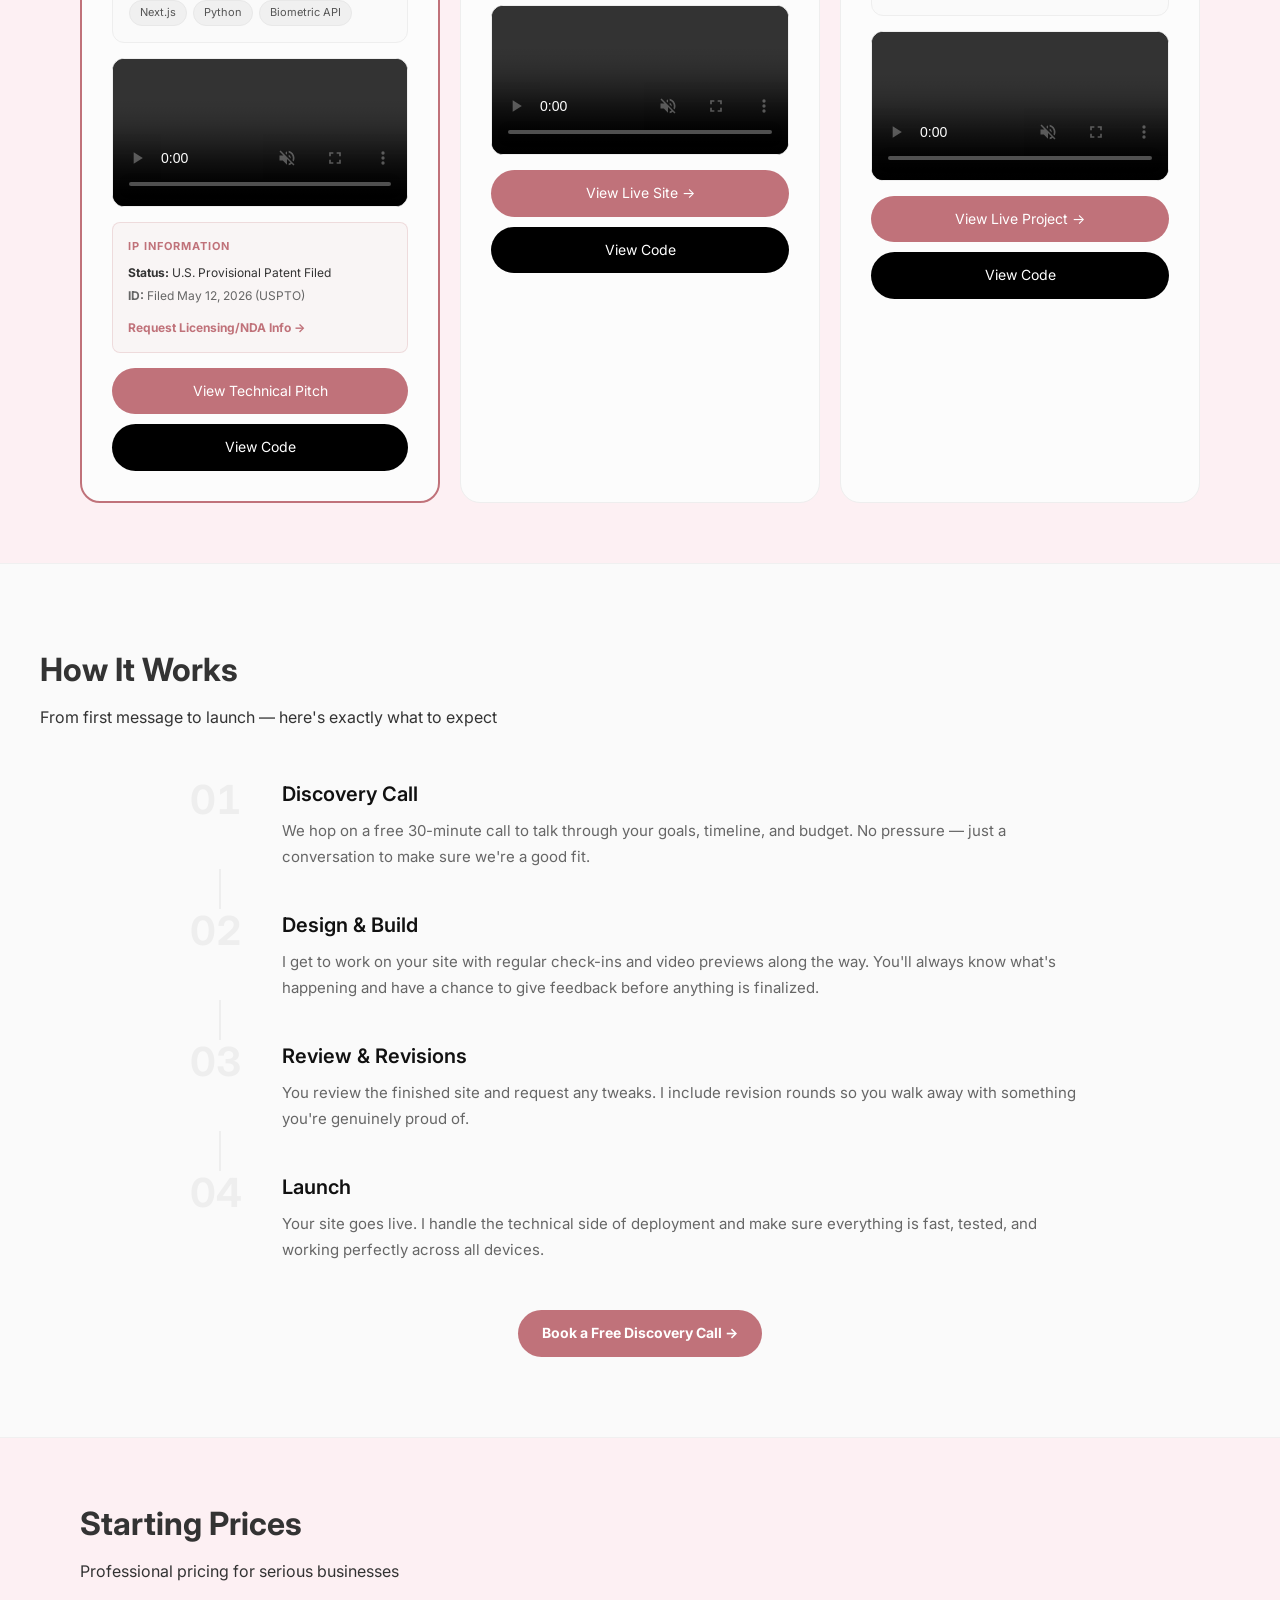
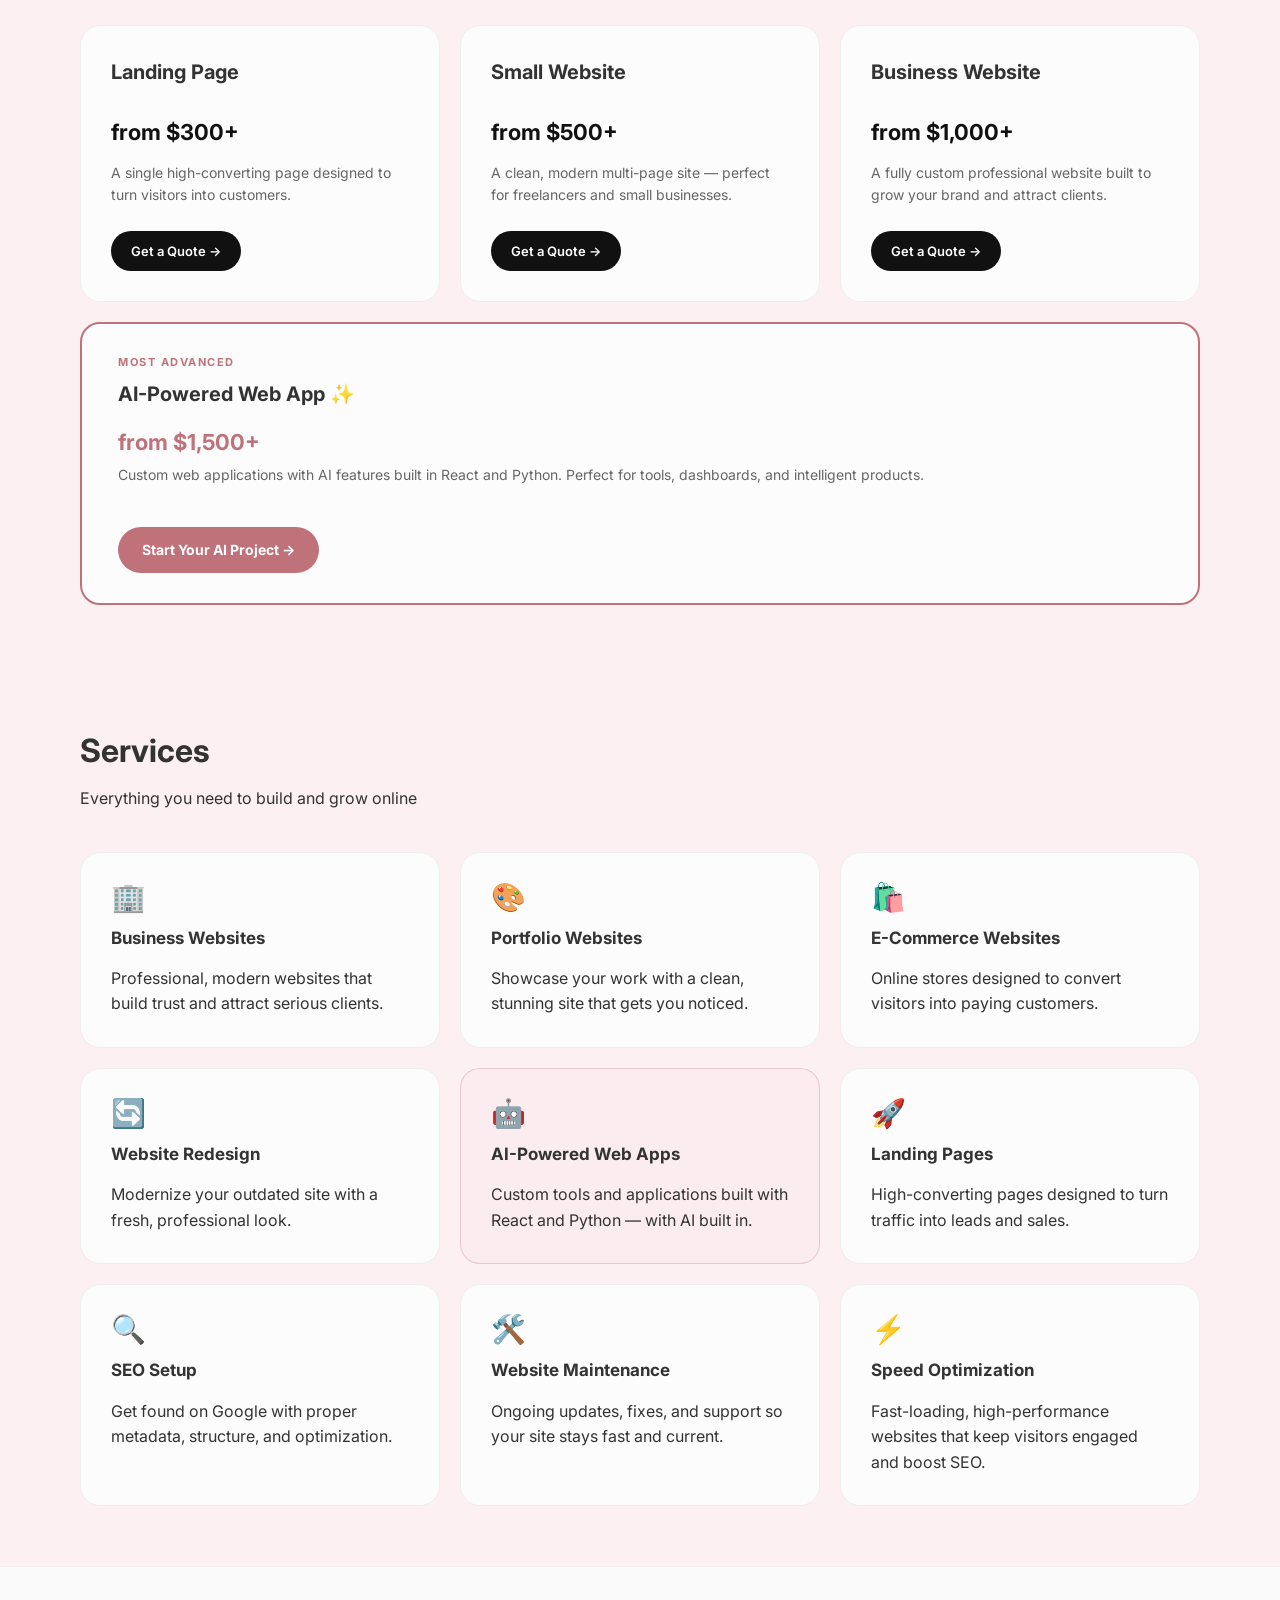
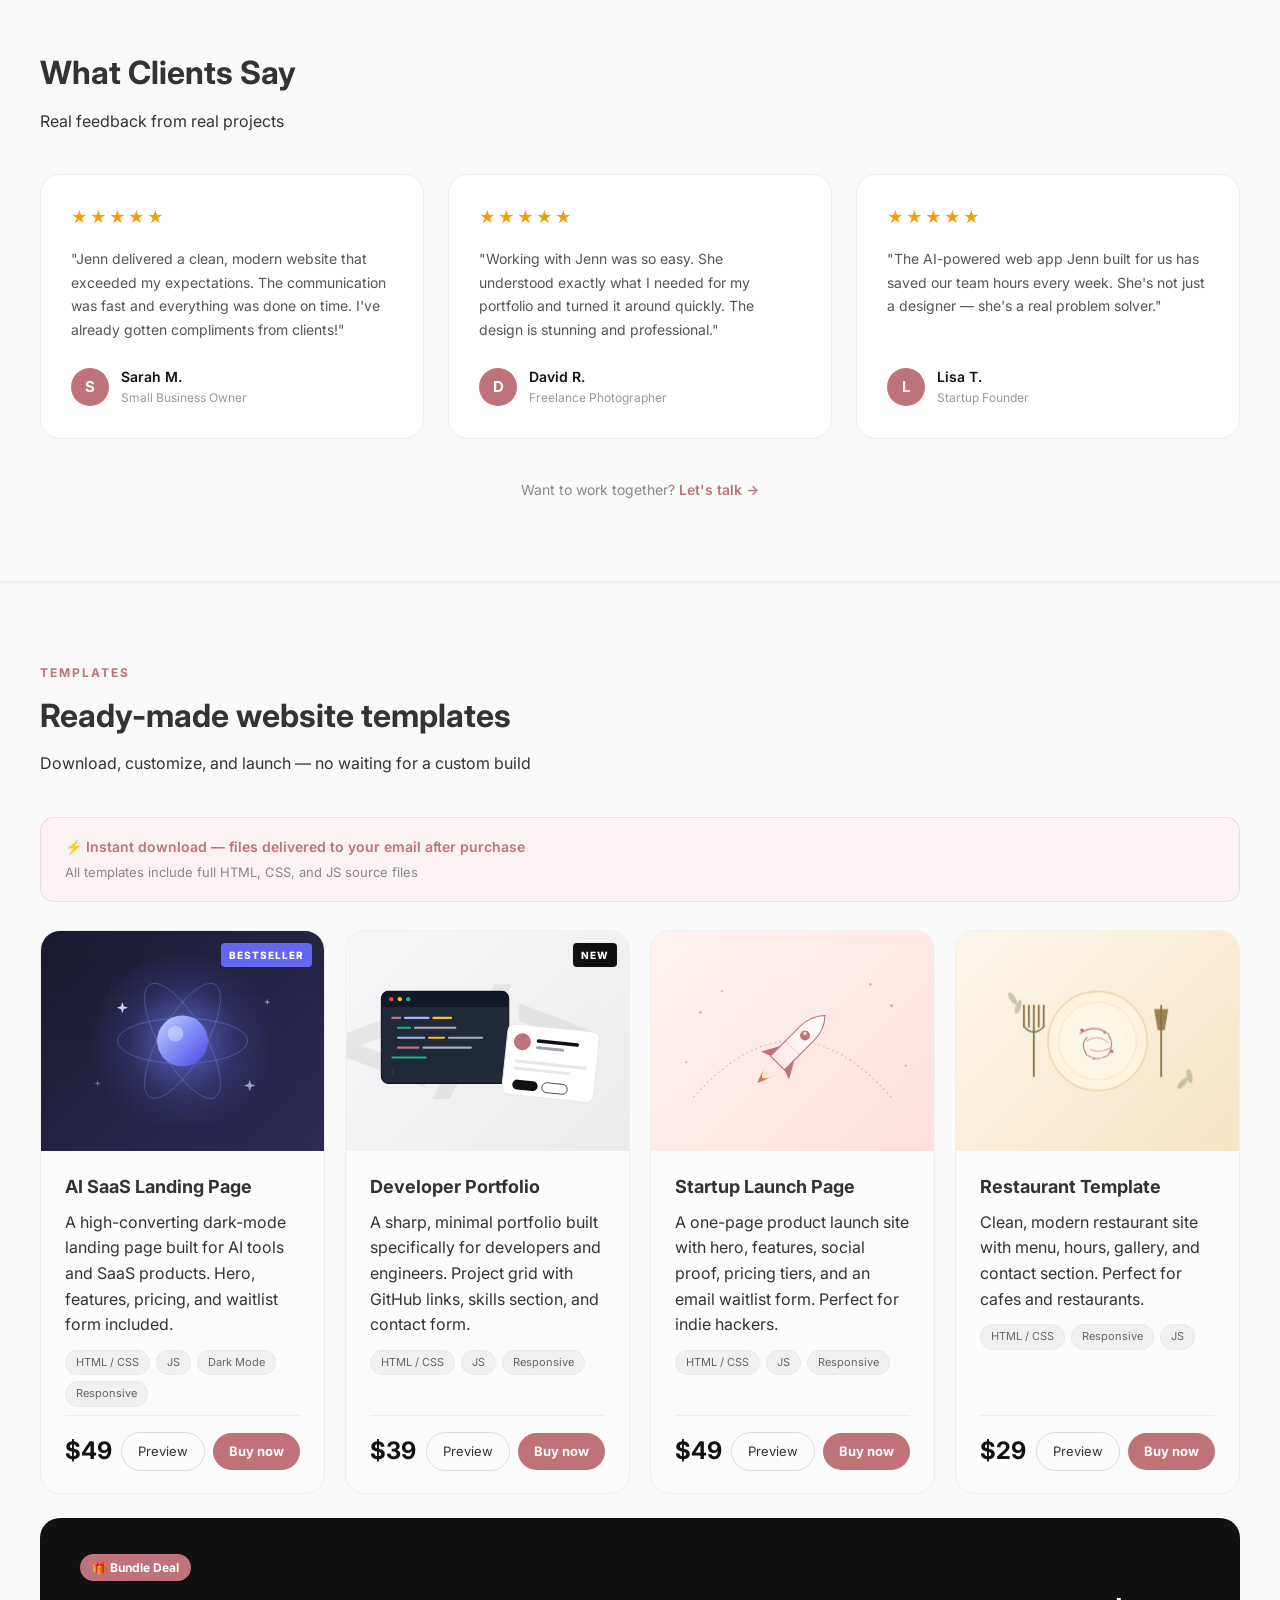
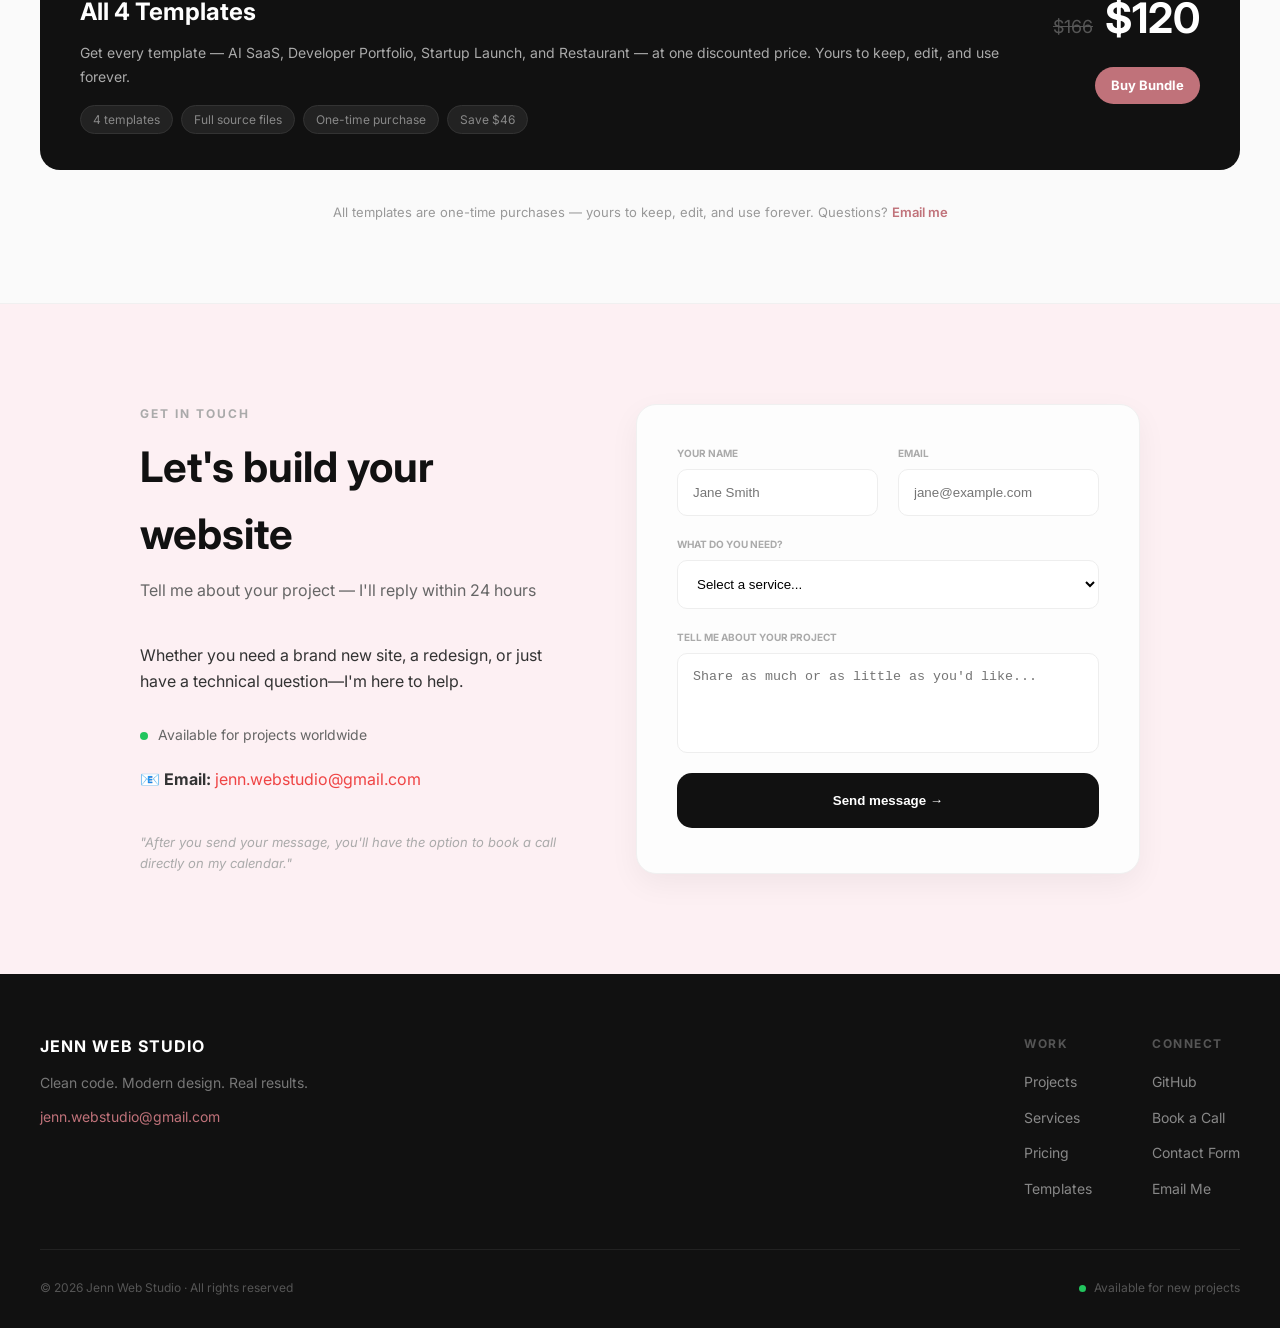
==== commit 0841965e: "Update index.html" ====
--- a/index.html
+++ b/index.html
@@ -205,7 +205,7 @@
         Your browser does not support the video tag.
       </video>
       <div style="display: flex; flex-direction: column; gap: 10px; margin-top: 15px;">
-        <a href="https://bridge-learn-ai.vercel.app" target="_blank" class="btn" style="background: #c0727a; color: #fff; text-align: center;">View Live Project →</a>
+        <a href="https://ai-study-coach-2ccqqhf90-jenniferweldon22-1595s-projects.vercel.app" target="_blank" class="btn" style="background: #c0727a; color: #fff; text-align: center;">View Live Project →</a>
         <a href="https://github.com/jenniferweldon22-dot/AI-study-coach" target="_blank" class="btn" style="text-align: center;">View Code</a>
       </div>
     </div>
--- a/style.css
+++ b/style.css
@@ -1,9 +1,9 @@
 /* RESET & BASE STYLES */
 * { margin: 0; padding: 0; box-sizing: border-box; }
-body { font-family: 'Inter', sans-serif; line-height: 1.6; color: #333; background-color: #fff; }
+body { font-family: 'Inter', sans-serif; line-height: 1.6; color: #333; background-color: #fdf0f3; }
 
 /* NAVIGATION */
-.header { padding: 20px 40px; background: white; position: sticky; top: 0; z-index: 100; border-bottom: 1px solid #f5f5f5; }
+.header { padding: 20px 40px; background: #fdf0f3; position: sticky; top: 0; z-index: 100; border-bottom: 1px solid #f5f5f5; }
 .nav { display: flex; justify-content: space-between; align-items: center; max-width: 1200px; margin: 0 auto; }
 .logo { font-weight: 600; font-size: 18px; letter-spacing: 1px; }
 .nav-links { display: flex; list-style: none; gap: 30px; align-items: center; }
@@ -232,7 +232,7 @@
 }
 /* ===================== FIX: BUTTON CLICK / STRIPE LINKS ===================== */
 
-/* Make sure template cards don’t block clicks */
+/* Make sure template cards don't block clicks */
 .template-card {
   position: relative;
   z-index: 1;
